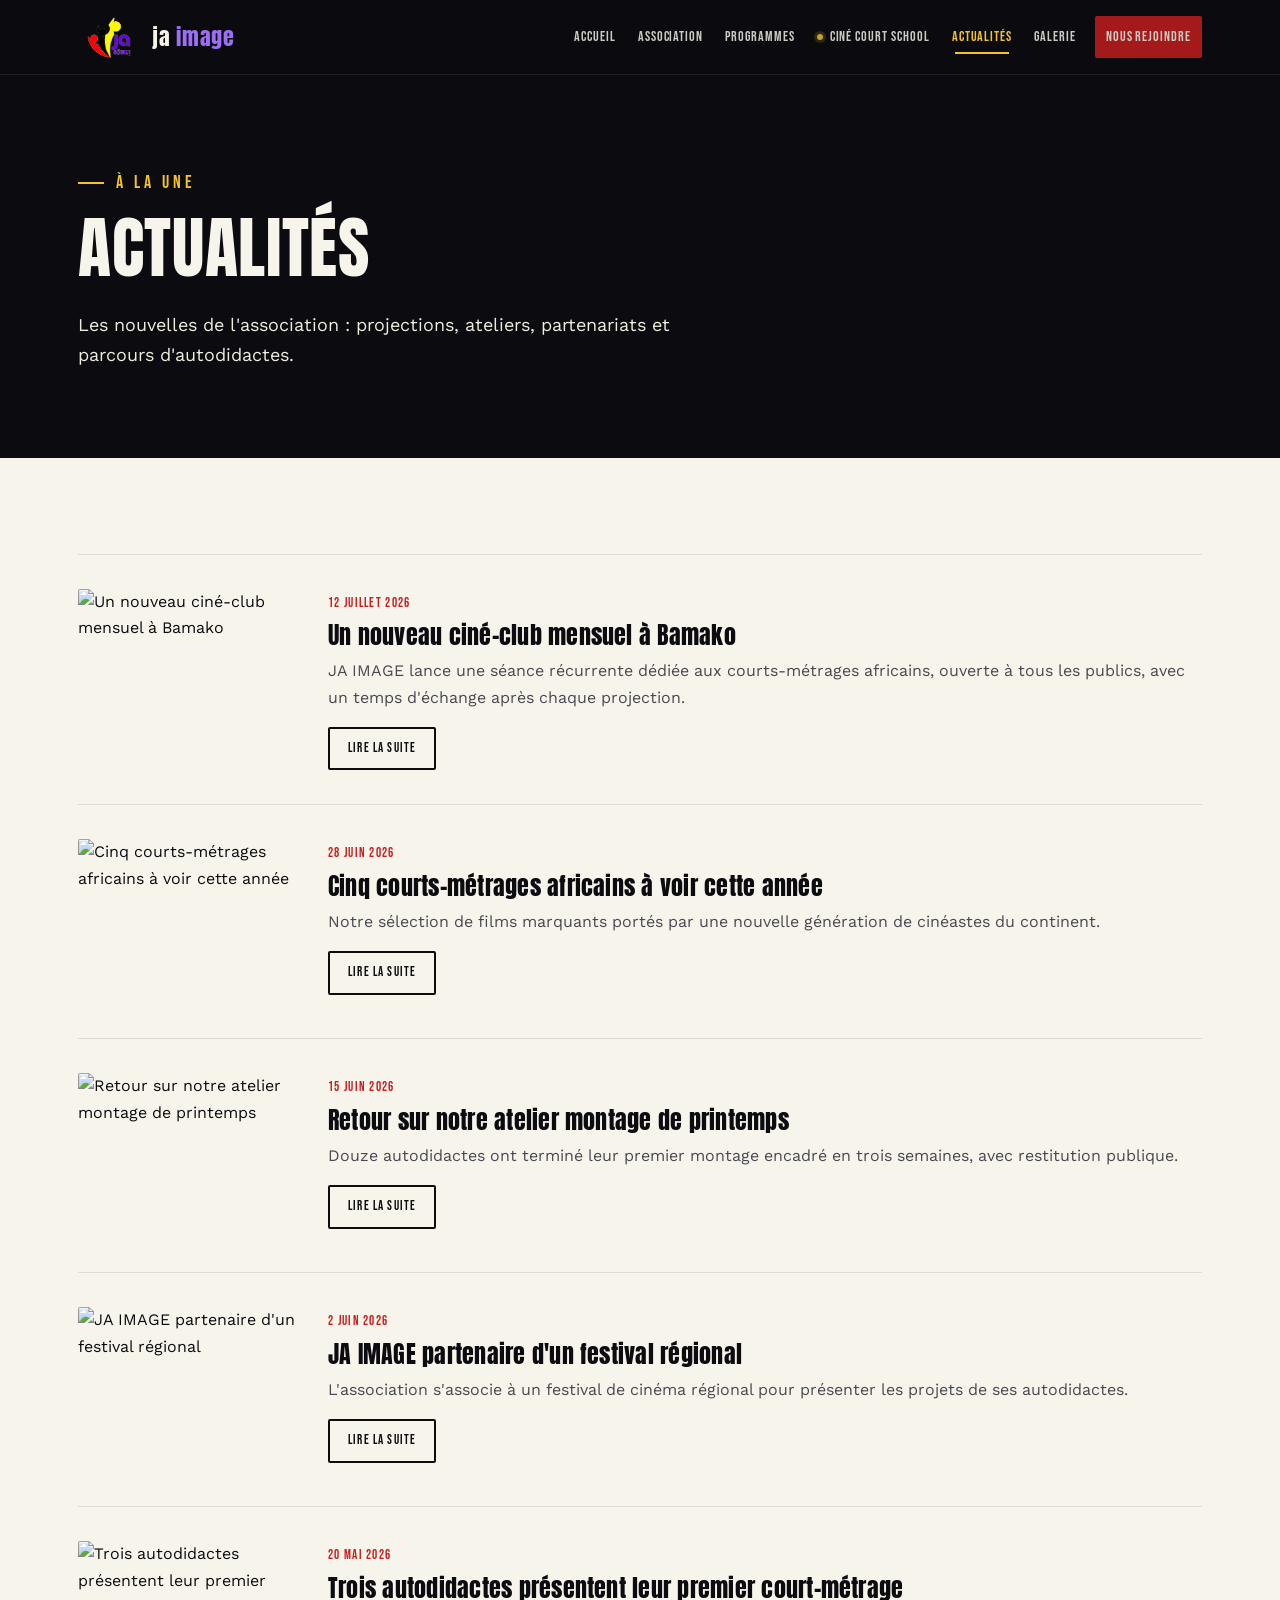
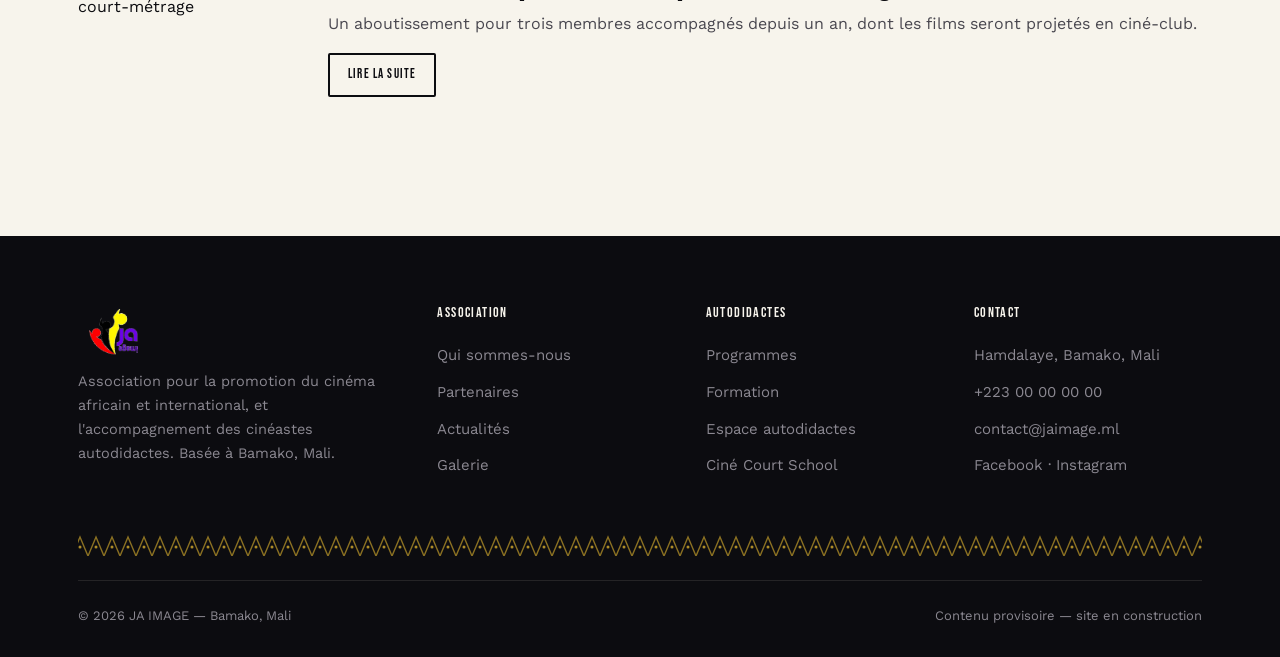
==== actualites.html @ 0bccdaf2 "Site JA IMAGE — première version (multipage, intro cinématique, Ciné Court School)" ====
<!DOCTYPE html>
<html lang="fr">
<head>
<meta charset="UTF-8">
<meta name="viewport" content="width=device-width, initial-scale=1.0">
<title>Actualités — JA IMAGE</title>
<meta name="description" content="Actualités de l'association JA IMAGE : projections, ateliers, partenariats et réussites d'autodidactes.">
<link rel="icon" href="assets/logo.png">
<link rel="preconnect" href="https://fonts.googleapis.com">
<link rel="preconnect" href="https://fonts.gstatic.com" crossorigin>
<link href="https://fonts.googleapis.com/css2?family=Anton&family=Bebas+Neue&family=Work+Sans:wght@400;500;600&display=swap" rel="stylesheet">
<link rel="stylesheet" href="css/style.css">
</head>
<body>

<header class="site-header">
  <div class="container">
    <a href="index.html" class="brand">
      <img src="assets/logo.png" alt="JA IMAGE">
      <span>ja <em>image</em></span>
    </a>
    <nav class="nav-list">
        <a href="index.html">Accueil</a>
        <a href="association.html">Association</a>
        <a href="programmes.html">Programmes</a>
        <a href="concours.html" class="flagship">Ciné Court School</a>
        <a href="actualites.html" class="active">Actualités</a>
        <a href="galerie.html">Galerie</a>
        <a href="contact.html" class="nav-cta">Nous rejoindre</a>
    </nav>
    <button class="nav-toggle" aria-label="Menu">☰</button>
  </div>
</header>

<section class="pagehero">
  <div class="container">
    <p class="eyebrow">À la une</p>
    <h1>ACTUALITÉS</h1>
    <p>Les nouvelles de l'association : projections, ateliers, partenariats et parcours d'autodidactes.</p>
  </div>
</section>

<section class="reveal">
  <div class="container">
    
    <div class="article">
      <img src="https://images.unsplash.com/photo-1517604931442-7e0c8ed2963c?w=1000&q=80&auto=format&fit=crop" alt="Un nouveau ciné-club mensuel à Bamako">
      <div>
        <span class="date">12 juillet 2026</span>
        <h3>Un nouveau ciné-club mensuel à Bamako</h3>
        <p>JA IMAGE lance une séance récurrente dédiée aux courts-métrages africains, ouverte à tous les publics, avec un temps d'échange après chaque projection.</p>
        <a href="#" class="btn btn--outline" style="padding:9px 18px;font-size:13px;">Lire la suite</a>
      </div>
    </div>

    <div class="article">
      <img src="https://images.unsplash.com/photo-1554941829-202a0b2403b8?w=1000&q=80&auto=format&fit=crop" alt="Cinq courts-métrages africains à voir cette année">
      <div>
        <span class="date">28 juin 2026</span>
        <h3>Cinq courts-métrages africains à voir cette année</h3>
        <p>Notre sélection de films marquants portés par une nouvelle génération de cinéastes du continent.</p>
        <a href="#" class="btn btn--outline" style="padding:9px 18px;font-size:13px;">Lire la suite</a>
      </div>
    </div>

    <div class="article">
      <img src="https://images.unsplash.com/photo-1485846234645-a62644f84728?w=1000&q=80&auto=format&fit=crop" alt="Retour sur notre atelier montage de printemps">
      <div>
        <span class="date">15 juin 2026</span>
        <h3>Retour sur notre atelier montage de printemps</h3>
        <p>Douze autodidactes ont terminé leur premier montage encadré en trois semaines, avec restitution publique.</p>
        <a href="#" class="btn btn--outline" style="padding:9px 18px;font-size:13px;">Lire la suite</a>
      </div>
    </div>

    <div class="article">
      <img src="https://images.unsplash.com/photo-1573497019940-1c28c88b4f3e?w=1000&q=80&auto=format&fit=crop" alt="JA IMAGE partenaire d'un festival régional">
      <div>
        <span class="date">2 juin 2026</span>
        <h3>JA IMAGE partenaire d'un festival régional</h3>
        <p>L'association s'associe à un festival de cinéma régional pour présenter les projets de ses autodidactes.</p>
        <a href="#" class="btn btn--outline" style="padding:9px 18px;font-size:13px;">Lire la suite</a>
      </div>
    </div>

    <div class="article">
      <img src="https://images.unsplash.com/photo-1531058020387-3be344556be6?w=1000&q=80&auto=format&fit=crop" alt="Trois autodidactes présentent leur premier court-métrage">
      <div>
        <span class="date">20 mai 2026</span>
        <h3>Trois autodidactes présentent leur premier court-métrage</h3>
        <p>Un aboutissement pour trois membres accompagnés depuis un an, dont les films seront projetés en ciné-club.</p>
        <a href="#" class="btn btn--outline" style="padding:9px 18px;font-size:13px;">Lire la suite</a>
      </div>
    </div>
  </div>
</section>

<footer class="site-footer">
  <div class="container">
    <div class="footer-grid">
      <div class="footer-brand">
        <img src="assets/logo.png" alt="JA IMAGE">
        <p>Association pour la promotion du cinéma africain et international, et l'accompagnement des cinéastes autodidactes. Basée à Bamako, Mali.</p>
      </div>
      <div>
        <h4>Association</h4>
        <a href="association.html">Qui sommes-nous</a>
        <a href="partenaires.html">Partenaires</a>
        <a href="actualites.html">Actualités</a>
        <a href="galerie.html">Galerie</a>
      </div>
      <div>
        <h4>Autodidactes</h4>
        <a href="programmes.html">Programmes</a>
        <a href="formation.html">Formation</a>
        <a href="ressources.html">Espace autodidactes</a>
        <a href="concours.html">Ciné Court School</a>
      </div>
      <div>
        <h4>Contact</h4>
        <a href="#">Hamdalaye, Bamako, Mali</a>
        <a href="tel:+22300000000">+223 00 00 00 00</a>
        <a href="mailto:contact@jaimage.ml">contact@jaimage.ml</a>
        <a href="#">Facebook · Instagram</a>
      </div>
    </div>
    <div class="bogolan-band" style="margin-bottom:24px;"></div>
    <div class="footer-bottom">
      <span>© <span class="year"></span> JA IMAGE — Bamako, Mali</span>
      <span>Contenu provisoire — site en construction</span>
    </div>
  </div>
</footer>
<script src="js/main.js"></script>
</body>
</html>
---- css/style.css ----
/* =========================================================
   JA IMAGE — Design System
   Palette dérivée du logo : noir salle, or projecteur,
   rouge rideau, violet créateur, écran, gris pellicule.
   ========================================================= */

:root{
  --noir-salle:      #0c0c10;
  --noir-salle-2:    #16161c;
  --or-projecteur:   #f2c230;
  --or-projecteur-2: #d9a520;
  --rouge-rideau:    #c61e1e;
  --violet-createur: #6b21d6;
  --violet-clair:    #9b6ef3;
  --ecran:           #f7f4ec;
  --ecran-doux:      #efece2;
  --gris-pellicule:  #8b8891;
  --gris-fonce:      #4a4850;

  --display: 'Anton', 'Arial Narrow', sans-serif;
  --body: 'Work Sans', 'Segoe UI', sans-serif;
  --label: 'Bebas Neue', 'Arial Narrow', sans-serif;

  --container: 1180px;
  --radius: 2px;
}

*,*::before,*::after{ box-sizing:border-box; }
html{ scroll-behavior:smooth; }
body{
  margin:0;
  background:var(--ecran);
  color:var(--noir-salle);
  font-family:var(--body);
  font-size:16px;
  line-height:1.65;
  -webkit-font-smoothing:antialiased;
  overflow-x:hidden;
}
@media (prefers-reduced-motion: reduce){
  *{ animation-duration:0.001ms !important; animation-iteration-count:1 !important; transition-duration:0.001ms !important; scroll-behavior:auto !important; }
}

img{ max-width:100%; display:block; }
a{ color:inherit; text-decoration:none; }
h1,h2,h3,h4{ font-family:var(--display); font-weight:400; letter-spacing:.01em; margin:0 0 .4em; line-height:1.05; text-transform:uppercase; }
p{ margin:0 0 1em; }
ul{ margin:0; padding:0; list-style:none; }
button{ font-family:inherit; cursor:pointer; }

::selection{ background:var(--or-projecteur); color:var(--noir-salle); }

:focus-visible{
  outline:3px solid var(--violet-clair);
  outline-offset:3px;
}

.container{ max-width:var(--container); margin:0 auto; padding:0 28px; }

.eyebrow{
  font-family:var(--label);
  font-size:15px;
  letter-spacing:.22em;
  text-transform:uppercase;
  color:var(--rouge-rideau);
  display:flex;
  align-items:center;
  gap:12px;
  margin-bottom:14px;
}
.eyebrow::before{
  content:"";
  width:26px; height:2px;
  background:var(--rouge-rideau);
  display:inline-block;
}
.section--dark .eyebrow, .section--dark .eyebrow::before{ color:var(--or-projecteur); background:var(--or-projecteur); }

/* ---------- Buttons ---------- */
.btn{
  display:inline-flex;
  align-items:center;
  gap:10px;
  font-family:var(--label);
  font-size:17px;
  letter-spacing:.09em;
  text-transform:uppercase;
  padding:14px 28px;
  border:2px solid var(--noir-salle);
  border-radius:var(--radius);
  transition:transform .25s ease, background .25s ease, color .25s ease, border-color .25s ease;
  white-space:nowrap;
}
.btn--primary{ background:var(--or-projecteur); border-color:var(--or-projecteur); color:var(--noir-salle); }
.btn--primary:hover{ transform:translateY(-2px); background:var(--or-projecteur-2); }
.btn--outline{ background:transparent; color:var(--noir-salle); }
.btn--outline:hover{ transform:translateY(-2px); background:var(--noir-salle); color:var(--ecran); }
.section--dark .btn--outline{ color:var(--ecran); border-color:var(--ecran); }
.section--dark .btn--outline:hover{ background:var(--ecran); color:var(--noir-salle); }

/* ---------- Film strip motif ---------- */
.filmstrip{
  height:14px;
  background-image:
    repeating-linear-gradient(90deg, var(--noir-salle) 0 10px, transparent 10px 24px);
  background-color:transparent;
  position:relative;
}
.filmstrip::before, .filmstrip::after{
  content:"";
  position:absolute; top:3px;
  width:8px; height:8px;
  background:var(--ecran);
  left:1px;
}
.filmstrip--band{
  height:22px;
  background:var(--noir-salle);
  position:relative;
  display:flex; align-items:center;
}
.filmstrip--band::before{
  content:"";
  position:absolute; inset:0;
  background-image:repeating-linear-gradient(90deg, var(--ecran) 0 9px, transparent 9px 26px);
  background-position:0 6px, 0 6px;
  background-size:100% 8px;
  background-repeat:repeat-x;
  opacity:.85;
}

/* ---------- Motif bogolan (frise textile malienne, réinterprétée) ---------- */
.bogolan-band{
  height:22px;
  background-color:var(--noir-salle);
  background-image:url("data:image/svg+xml,%3Csvg xmlns='http://www.w3.org/2000/svg' width='48' height='22' viewBox='0 0 48 22'%3E%3Cpath d='M0 22 L8 3 L16 22 M16 22 L24 3 L32 22 M32 22 L40 3 L48 22' fill='none' stroke='%23f2c230' stroke-width='1.4' stroke-opacity='0.55'/%3E%3Ccircle cx='8' cy='13' r='1.5' fill='%23f2c230' fill-opacity='0.7'/%3E%3Ccircle cx='24' cy='13' r='1.5' fill='%23f2c230' fill-opacity='0.7'/%3E%3Ccircle cx='40' cy='13' r='1.5' fill='%23f2c230' fill-opacity='0.7'/%3E%3C/svg%3E");
  background-repeat:repeat-x;
  background-position:center;
}

/* ---------- Nav flagship badge (Ciné Court School) ---------- */
.nav-list a.flagship{ display:flex; align-items:center; gap:7px; }
.nav-list a.flagship::before{
  content:""; width:6px; height:6px; border-radius:50%; background:var(--or-projecteur);
  box-shadow:0 0 0 3px rgba(242,194,48,.18);
}

/* ---------- Cultural credit line (small, quiet) ---------- */
.credit-line{
  font-family:var(--label); letter-spacing:.08em; font-size:13px; color:var(--gris-pellicule);
  border-left:2px solid var(--or-projecteur); padding-left:14px; margin-top:18px;
}

/* ---------- Prize / rules cards ---------- */
.rule-list{ display:flex; flex-direction:column; gap:0; }
.rule-list li{ display:flex; gap:16px; padding:16px 0; border-top:1px solid rgba(247,244,236,.1); }
.rule-list li:last-child{ border-bottom:1px solid rgba(247,244,236,.1); }
.rule-list b{ font-family:var(--label); color:var(--or-projecteur); font-size:14px; letter-spacing:.06em; min-width:150px; }
.rule-list span{ color:var(--gris-pellicule); }
.site-header{
  position:fixed; top:0; left:0; right:0; z-index:500;
  background:rgba(12,12,16,.92);
  backdrop-filter:blur(6px);
  border-bottom:1px solid rgba(247,244,236,.08);
  transition:transform .4s ease;
}
.site-header .container{
  display:flex; align-items:center; justify-content:space-between;
  height:74px;
}
.brand{ display:flex; align-items:center; gap:12px; }
.brand img{ height:44px; width:auto; }
.brand span{
  font-family:var(--display); color:var(--ecran); font-size:22px; letter-spacing:.03em;
}
.brand span em{ font-style:normal; color:var(--violet-clair); }

.nav-list{ display:flex; align-items:center; gap:0; flex-wrap:wrap; justify-content:flex-end; }
.nav-list a{
  font-family:var(--label); font-size:13.5px; letter-spacing:.07em; text-transform:uppercase;
  color:var(--ecran); opacity:.82; padding:10px 11px; position:relative;
  transition:opacity .2s ease, color .2s ease;
}
.nav-list a:hover, .nav-list a.active{ opacity:1; color:var(--or-projecteur); }
.nav-list a.active::after{
  content:""; position:absolute; left:14px; right:14px; bottom:4px; height:2px; background:var(--or-projecteur);
}
.nav-cta{
  margin-left:8px;
  background:var(--rouge-rideau); color:var(--ecran);
  font-family:var(--label); font-size:15px; letter-spacing:.09em; text-transform:uppercase;
  padding:10px 18px; border-radius:var(--radius);
  transition:background .2s ease, transform .2s ease;
}
.nav-cta:hover{ background:#a51818; transform:translateY(-1px); }

.nav-toggle{ display:none; background:none; border:0; color:var(--ecran); font-size:26px; padding:6px; }

@media (max-width:920px){
  .nav-list{
    position:fixed; top:74px; left:0; right:0; bottom:0;
    background:var(--noir-salle);
    flex-direction:column; align-items:flex-start; padding:20px 28px;
    gap:2px;
    transform:translateX(100%);
    transition:transform .35s ease;
    overflow-y:auto;
  }
  .nav-list.open{ transform:translateX(0); }
  .nav-list a{ width:100%; padding:16px 6px; border-bottom:1px solid rgba(247,244,236,.08); }
  .nav-cta{ margin:14px 0 0; display:inline-block; }
  .nav-toggle{ display:block; }
}

/* ---------- Cinematic intro ---------- */
.intro{
  position:fixed; inset:0; z-index:9999;
  background:var(--noir-salle);
  display:flex; align-items:center; justify-content:center;
  overflow:hidden;
}
.intro.hide{ animation:introOut .8s ease forwards; pointer-events:none; }
@keyframes introOut{ to{ opacity:0; visibility:hidden; } }

.intro__beam{
  position:absolute; top:-20%; left:50%;
  width:5px; height:160%;
  background:linear-gradient(180deg, rgba(242,194,48,0) 0%, rgba(242,194,48,.55) 45%, rgba(242,194,48,0) 100%);
  transform-origin:top center;
  animation:beamSweep 3.2s ease-in-out infinite;
  filter:blur(1px);
}
@keyframes beamSweep{
  0%{ transform:translateX(-50%) rotate(-38deg); opacity:.2; }
  50%{ transform:translateX(-50%) rotate(38deg); opacity:.9; }
  100%{ transform:translateX(-50%) rotate(-38deg); opacity:.2; }
}
.intro__grain{
  position:absolute; inset:0;
  background-image:radial-gradient(rgba(255,255,255,.05) 1px, transparent 1px);
  background-size:3px 3px;
  opacity:.5; mix-blend-mode:overlay;
  animation:grainShift .4s steps(3) infinite;
}
@keyframes grainShift{ 0%{transform:translate(0,0);} 33%{transform:translate(-1px,1px);} 66%{transform:translate(1px,-1px);} 100%{transform:translate(0,0);} }

.intro__content{ position:relative; z-index:2; text-align:center; color:var(--ecran); }

/* --- logo stage: 4 colour pieces fly in from off-screen and assemble --- */
.intro__stage{
  position:relative; width:min(62vw,380px); aspect-ratio:715/505; margin:0 auto 8px;
  animation:stagePunch .5s ease 2.05s forwards;
}
.intro__stage .piece{ position:absolute; inset:0; width:100%; height:100%; object-fit:contain; opacity:0; }
.piece--black{  animation:pieceInBlack  .9s  cubic-bezier(.22,1.6,.46,1) .10s forwards; }
.piece--red{    animation:pieceInRed    .95s cubic-bezier(.22,1.6,.46,1) .28s forwards; }
.piece--yellow{ animation:pieceInYellow .95s cubic-bezier(.22,1.6,.46,1) .28s forwards; }
.piece--purple{ animation:pieceInPurple .8s  cubic-bezier(.22,1.6,.46,1) .72s forwards; }

@keyframes pieceInBlack{
  0%{ opacity:0; transform:translateY(-260%) rotate(18deg) scale(.5); }
  55%{ opacity:1; }
  100%{ opacity:1; transform:translateY(0) rotate(0) scale(1); }
}
@keyframes pieceInRed{
  0%{ opacity:0; transform:translate(-210%,110%) rotate(-45deg) scale(.5); }
  55%{ opacity:1; }
  100%{ opacity:1; transform:translate(0,0) rotate(0) scale(1); }
}
@keyframes pieceInYellow{
  0%{ opacity:0; transform:translate(210%,-90%) rotate(50deg) scale(.5); }
  55%{ opacity:1; }
  100%{ opacity:1; transform:translate(0,0) rotate(0) scale(1); }
}
@keyframes pieceInPurple{
  0%{ opacity:0; transform:translateY(200%) scale(.6); }
  100%{ opacity:1; transform:translateY(0) scale(1); }
}
@keyframes stagePunch{ to{ transform:scale(1.07); filter:brightness(1.25) drop-shadow(0 10px 40px rgba(242,194,48,.35)); } }

.intro__flash{
  position:absolute; inset:-20%; border-radius:50%; pointer-events:none;
  background:radial-gradient(circle, rgba(242,194,48,.95) 0%, rgba(242,194,48,0) 68%);
  opacity:0; animation:flashPulse .7s ease 2.05s forwards;
}
@keyframes flashPulse{ 0%{opacity:0; transform:scale(.5);} 45%{opacity:.9; transform:scale(1.3);} 100%{opacity:0; transform:scale(2.3);} }

.intro__tagline{
  font-family:var(--label); letter-spacing:.26em; text-transform:uppercase; font-size:13px;
  color:var(--gris-pellicule); margin-top:8px;
  opacity:0; animation:fadeUp .6s ease 1.45s forwards;
}
.intro__bar{
  width:180px; height:2px; background:rgba(247,244,236,.15); margin:22px auto 0; position:relative; overflow:hidden;
  opacity:0; animation:fadeUp .6s ease 1.6s forwards;
}
.intro__bar::after{
  content:""; position:absolute; left:0; top:0; bottom:0; width:0%;
  background:var(--or-projecteur);
  animation:barFill 1.5s ease 1.7s forwards;
}
@keyframes barFill{ to{ width:100%; } }
@keyframes fadeUp{ from{ opacity:0; transform:translateY(14px);} to{ opacity:1; transform:translateY(0);} }

.intro__skip{
  position:absolute; bottom:28px; right:28px; z-index:3;
  font-family:var(--label); letter-spacing:.12em; text-transform:uppercase; font-size:13px;
  color:var(--gris-pellicule); background:transparent; border:1px solid rgba(247,244,236,.25);
  padding:9px 16px; border-radius:var(--radius);
  opacity:0; animation:fadeUp .7s ease 1.2s forwards;
}
.intro__skip:hover{ color:var(--ecran); border-color:var(--ecran); }

/* ---------- Hero ---------- */
.hero{
  position:relative;
  min-height:100vh;
  display:flex; align-items:flex-end;
  background:var(--noir-salle);
  color:var(--ecran);
  padding:150px 0 0;
  overflow:hidden;
}
.hero__bg{
  position:absolute; inset:0;
  background:linear-gradient(180deg, rgba(12,12,16,.35) 0%, rgba(12,12,16,.55) 55%, var(--noir-salle) 100%), var(--img) center/cover no-repeat;
}
.hero__figs{
  position:absolute; right:3%; bottom:6%; height:46%; opacity:.92;
  animation:floatY 7s ease-in-out infinite;
  filter:drop-shadow(0 20px 40px rgba(0,0,0,.5));
}
.hero__figs img{ height:100%; width:auto; }
@keyframes floatY{ 0%,100%{transform:translateY(0);} 50%{transform:translateY(-14px);} }
.hero__inner{ position:relative; z-index:2; padding-bottom:80px; }
.hero h1{
  font-size:clamp(44px,7.4vw,104px);
  max-width:15ch;
  margin-bottom:.15em;
}
.hero h1 em{ font-style:normal; color:var(--or-projecteur); }
.hero p.lead{ font-size:19px; max-width:56ch; color:var(--ecran-doux); font-weight:400; }
.hero .btn-row{ display:flex; gap:16px; margin-top:30px; flex-wrap:wrap; }
.hero .btn--outline{ color:var(--ecran); border-color:var(--ecran); }
.hero .btn--outline:hover{ background:var(--ecran); color:var(--noir-salle); }

/* generic page hero (secondary pages) */
.pagehero{
  background:var(--noir-salle); color:var(--ecran);
  padding:168px 0 70px;
  position:relative;
}
.pagehero h1{ font-size:clamp(38px,6vw,68px); max-width:18ch; }
.pagehero p{ max-width:60ch; color:var(--ecran-doux); font-size:18px; }
.pagehero .eyebrow{ color:var(--or-projecteur); }
.pagehero .eyebrow::before{ background:var(--or-projecteur); }

/* ---------- Sections ---------- */
section{ padding:96px 0; }
.section--dark{ background:var(--noir-salle); color:var(--ecran); }
.section--tinted{ background:var(--ecran-doux); }
.section-head{ max-width:640px; margin-bottom:56px; }
.section-head h2{ font-size:clamp(30px,4.2vw,52px); }
.section-head p{ color:var(--gris-fonce); font-size:18px; }
.section--dark .section-head p{ color:var(--gris-pellicule); }

/* ---------- Grids / cards ---------- */
.grid{ display:grid; gap:32px; }
.grid--2{ grid-template-columns:repeat(2,1fr); }
.grid--3{ grid-template-columns:repeat(3,1fr); }
.grid--4{ grid-template-columns:repeat(4,1fr); }
@media (max-width:920px){ .grid--2,.grid--3,.grid--4{ grid-template-columns:1fr; } }

.card{
  background:var(--ecran); border:1px solid rgba(12,12,16,.09);
  padding:34px 30px; border-radius:var(--radius);
  transition:transform .3s ease, box-shadow .3s ease, border-color .3s ease;
}
.card:hover{ transform:translateY(-5px); box-shadow:0 18px 40px rgba(12,12,16,.12); border-color:transparent; }
.card .num{ font-family:var(--label); font-size:15px; letter-spacing:.15em; color:var(--rouge-rideau); }
.card h3{ font-size:23px; margin-top:10px; }
.card p{ color:var(--gris-fonce); margin-bottom:0; font-size:15.5px; }

.section--dark .card{ background:var(--noir-salle-2); border-color:rgba(247,244,236,.08); }
.section--dark .card p{ color:var(--gris-pellicule); }
.section--dark .card .num{ color:var(--or-projecteur); }

.imgcard{ position:relative; overflow:hidden; border-radius:var(--radius); aspect-ratio:4/5; }
.imgcard img{ width:100%; height:100%; object-fit:cover; transition:transform .5s ease; }
.imgcard:hover img{ transform:scale(1.06); }
.imgcard__label{
  position:absolute; left:0; right:0; bottom:0; padding:20px;
  background:linear-gradient(0deg, rgba(12,12,16,.88), transparent);
  color:var(--ecran);
}
.imgcard__label .tag{ font-family:var(--label); letter-spacing:.12em; font-size:12px; color:var(--or-projecteur); text-transform:uppercase; }
.imgcard__label h3{ font-size:20px; margin:4px 0 0; }

/* stats */
.stats{ display:grid; grid-template-columns:repeat(4,1fr); gap:28px; text-align:center; }
@media (max-width:760px){ .stats{ grid-template-columns:repeat(2,1fr); } }
.stat b{ display:block; font-family:var(--display); font-size:clamp(32px,4.5vw,54px); color:var(--or-projecteur); }
.stat span{ font-family:var(--label); letter-spacing:.1em; font-size:13px; text-transform:uppercase; color:var(--gris-pellicule); }

/* quote / manifesto */
.manifesto{
  font-family:var(--display); text-transform:none; font-weight:400;
  font-size:clamp(24px,3.4vw,42px); line-height:1.3; max-width:22ch;
}
.manifesto .accent{ color:var(--rouge-rideau); }
.section--dark .manifesto .accent{ color:var(--or-projecteur); }

/* team */
.member{ text-align:left; }
.member .photo{ aspect-ratio:1/1; border-radius:var(--radius); overflow:hidden; margin-bottom:16px; }
.member .photo img{ width:100%; height:100%; object-fit:cover; filter:grayscale(.15); }
.member h3{ font-size:19px; margin-bottom:2px; }
.member .role{ font-family:var(--label); letter-spacing:.09em; font-size:13px; color:var(--rouge-rideau); text-transform:uppercase; }

/* timeline / programme steps */
.steps{ display:flex; flex-direction:column; }
.step{
  display:grid; grid-template-columns:90px 1fr; gap:24px;
  padding:30px 0; border-top:1px solid rgba(12,12,16,.1);
}
.section--dark .step{ border-color:rgba(247,244,236,.1); }
.step:last-child{ border-bottom:1px solid rgba(12,12,16,.1); }
.section--dark .step:last-child{ border-color:rgba(247,244,236,.1); }
.step .n{ font-family:var(--display); font-size:34px; color:var(--gris-pellicule); }
.step h3{ font-size:22px; margin-bottom:8px; }
.step p{ color:var(--gris-fonce); margin:0; }
.section--dark .step p{ color:var(--gris-pellicule); }
@media (max-width:600px){ .step{ grid-template-columns:1fr; gap:6px; } }

/* forms */
.form-panel{
  background:var(--noir-salle-2); border:1px solid rgba(247,244,236,.08);
  padding:44px; border-radius:var(--radius);
}
.field{ margin-bottom:20px; }
.field label{
  display:block; font-family:var(--label); letter-spacing:.08em; font-size:13px; text-transform:uppercase;
  margin-bottom:8px; color:var(--gris-pellicule);
}
.field input, .field select, .field textarea{
  width:100%; padding:13px 15px; background:var(--noir-salle); border:1px solid rgba(247,244,236,.18);
  color:var(--ecran); border-radius:var(--radius); font-family:var(--body); font-size:15px;
}
.field textarea{ min-height:120px; resize:vertical; }
.field input:focus, .field select:focus, .field textarea:focus{ border-color:var(--or-projecteur); outline:none; }
.form-row{ display:grid; grid-template-columns:1fr 1fr; gap:20px; }
@media (max-width:600px){ .form-row{ grid-template-columns:1fr; } }

/* article / news list */
.article{ border-top:1px solid rgba(12,12,16,.1); padding:34px 0; display:grid; grid-template-columns:220px 1fr; gap:30px; }
.article img{ border-radius:var(--radius); aspect-ratio:4/3; object-fit:cover; }
.article .date{ font-family:var(--label); font-size:13px; letter-spacing:.1em; color:var(--rouge-rideau); text-transform:uppercase; }
.article h3{ font-size:24px; margin:8px 0 10px; text-transform:none; }
.article p{ color:var(--gris-fonce); }
@media (max-width:700px){ .article{ grid-template-columns:1fr; } }

/* partners */
.partners-grid{ display:grid; grid-template-columns:repeat(4,1fr); gap:24px; }
@media (max-width:760px){ .partners-grid{ grid-template-columns:repeat(2,1fr); } }
.partner-card{
  display:flex; align-items:center; justify-content:center; text-align:center;
  height:140px; border:1px solid rgba(12,12,16,.1); border-radius:var(--radius);
  font-family:var(--label); letter-spacing:.06em; color:var(--gris-fonce); padding:20px;
}

/* CTA band */
.cta-band{
  background:linear-gradient(120deg, var(--rouge-rideau), #8f1717);
  color:var(--ecran); text-align:center; padding:90px 0;
}
.cta-band h2{ font-size:clamp(30px,4.6vw,54px); max-width:16ch; margin:0 auto 18px; }
.cta-band .btn--primary{ border-color:var(--ecran); }

/* Footer */
.site-footer{ background:var(--noir-salle); color:var(--gris-pellicule); padding:70px 0 30px; }
.footer-grid{ display:grid; grid-template-columns:1.4fr 1fr 1fr 1fr; gap:40px; margin-bottom:50px; }
@media (max-width:820px){ .footer-grid{ grid-template-columns:1fr 1fr; } }
.footer-grid h4{
  font-family:var(--label); text-transform:uppercase; letter-spacing:.1em; font-size:14px; color:var(--ecran); margin-bottom:16px;
}
.footer-grid a{ display:block; padding:6px 0; color:var(--gris-pellicule); transition:color .2s ease; font-size:15px; }
.footer-grid a:hover{ color:var(--or-projecteur); }
.footer-brand img{ height:50px; margin-bottom:14px; }
.footer-brand p{ font-size:14.5px; max-width:34ch; }
.footer-bottom{
  border-top:1px solid rgba(247,244,236,.1); padding-top:24px;
  display:flex; justify-content:space-between; flex-wrap:wrap; gap:12px; font-size:13px;
}

/* reveal on scroll */
.reveal{ opacity:0; transform:translateY(24px); transition:opacity .7s ease, transform .7s ease; }
.reveal.in{ opacity:1; transform:translateY(0); }

/* misc */
.tag-row{ display:flex; gap:10px; flex-wrap:wrap; margin-bottom:20px; }
.tag{
  font-family:var(--label); font-size:12.5px; letter-spacing:.08em; text-transform:uppercase;
  border:1px solid rgba(12,12,16,.2); padding:6px 12px; border-radius:20px; color:var(--gris-fonce);
}
.section--dark .tag{ border-color:rgba(247,244,236,.2); color:var(--gris-pellicule); }

.two-col{ display:grid; grid-template-columns:1fr 1fr; gap:60px; align-items:center; }
@media (max-width:900px){ .two-col{ grid-template-columns:1fr; gap:36px; } }
.two-col img{ border-radius:var(--radius); }
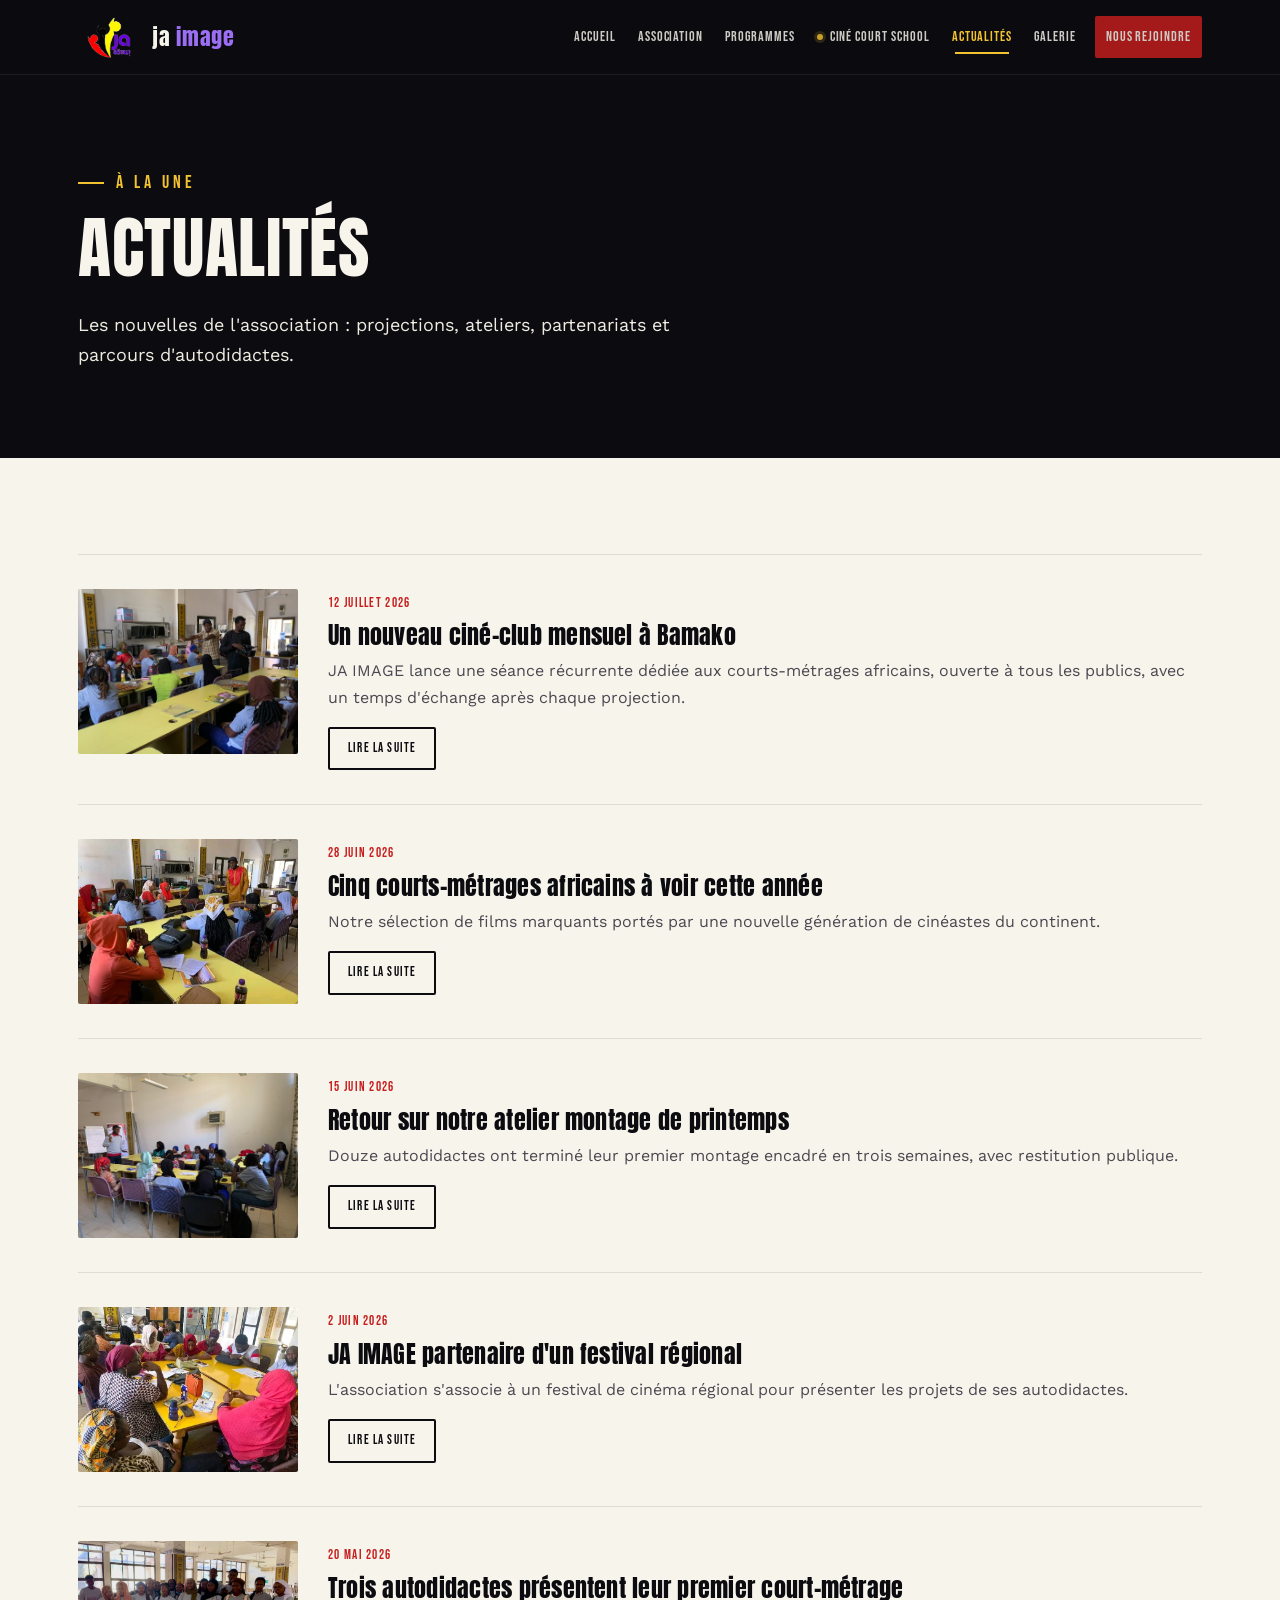
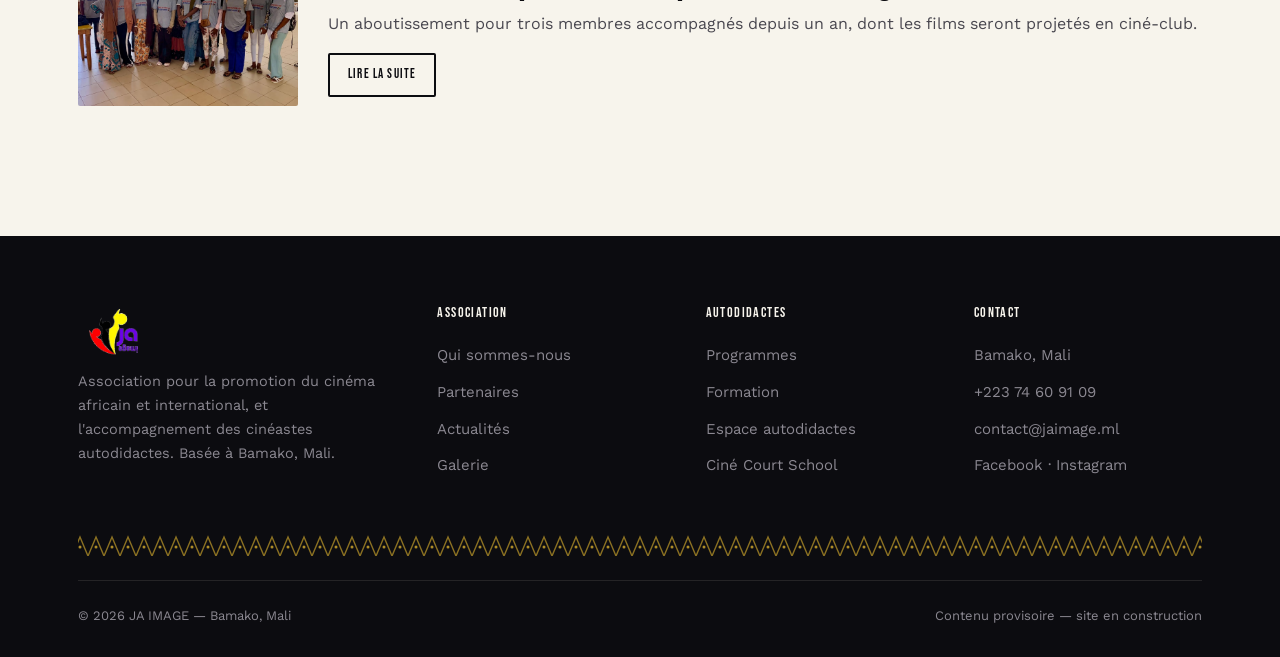
==== commit 3d764080: "Refonte : intro cinématique ralentie, accueil style Webflow (marquee, compteurs, header sticky, Ken " ====
--- a/actualites.html
+++ b/actualites.html
@@ -44,7 +44,7 @@
   <div class="container">
     
     <div class="article">
-      <img src="https://images.unsplash.com/photo-1517604931442-7e0c8ed2963c?w=1000&q=80&auto=format&fit=crop" alt="Un nouveau ciné-club mensuel à Bamako">
+      <img src="assets/photos/classroom_camop.jpg" alt="Un nouveau ciné-club mensuel à Bamako">
       <div>
         <span class="date">12 juillet 2026</span>
         <h3>Un nouveau ciné-club mensuel à Bamako</h3>
@@ -54,7 +54,7 @@
     </div>
 
     <div class="article">
-      <img src="https://images.unsplash.com/photo-1554941829-202a0b2403b8?w=1000&q=80&auto=format&fit=crop" alt="Cinq courts-métrages africains à voir cette année">
+      <img src="assets/photos/classroom_boubou2.jpg" alt="Cinq courts-métrages africains à voir cette année">
       <div>
         <span class="date">28 juin 2026</span>
         <h3>Cinq courts-métrages africains à voir cette année</h3>
@@ -64,7 +64,7 @@
     </div>
 
     <div class="article">
-      <img src="https://images.unsplash.com/photo-1485846234645-a62644f84728?w=1000&q=80&auto=format&fit=crop" alt="Retour sur notre atelier montage de printemps">
+      <img src="assets/photos/classroom_flipchart.jpg" alt="Retour sur notre atelier montage de printemps">
       <div>
         <span class="date">15 juin 2026</span>
         <h3>Retour sur notre atelier montage de printemps</h3>
@@ -74,7 +74,7 @@
     </div>
 
     <div class="article">
-      <img src="https://images.unsplash.com/photo-1573497019940-1c28c88b4f3e?w=1000&q=80&auto=format&fit=crop" alt="JA IMAGE partenaire d'un festival régional">
+      <img src="assets/photos/adults_table.jpg" alt="JA IMAGE partenaire d'un festival régional">
       <div>
         <span class="date">2 juin 2026</span>
         <h3>JA IMAGE partenaire d'un festival régional</h3>
@@ -84,7 +84,7 @@
     </div>
 
     <div class="article">
-      <img src="https://images.unsplash.com/photo-1531058020387-3be344556be6?w=1000&q=80&auto=format&fit=crop" alt="Trois autodidactes présentent leur premier court-métrage">
+      <img src="assets/photos/group_library.jpg" alt="Trois autodidactes présentent leur premier court-métrage">
       <div>
         <span class="date">20 mai 2026</span>
         <h3>Trois autodidactes présentent leur premier court-métrage</h3>
@@ -118,8 +118,8 @@
       </div>
       <div>
         <h4>Contact</h4>
-        <a href="#">Hamdalaye, Bamako, Mali</a>
-        <a href="tel:+22300000000">+223 00 00 00 00</a>
+        <a href="#">Bamako, Mali</a>
+        <a href="tel:+22374609109">+223 74 60 91 09</a>
         <a href="mailto:contact@jaimage.ml">contact@jaimage.ml</a>
         <a href="#">Facebook · Instagram</a>
       </div>
--- a/css/style.css
+++ b/css/style.css
@@ -129,7 +129,22 @@
   opacity:.85;
 }
 
-/* ---------- Motif bogolan (frise textile malienne, réinterprétée) ---------- */
+/* ---------- Marquee ---------- */
+.marquee{
+  background:var(--or-projecteur); color:var(--noir-salle);
+  overflow:hidden; white-space:nowrap; padding:14px 0;
+}
+.marquee__track{
+  display:inline-flex; align-items:center; gap:0;
+  animation:marqueeScroll 26s linear infinite;
+  will-change:transform;
+}
+.marquee__track span{
+  font-family:var(--label); font-size:16px; letter-spacing:.1em; text-transform:uppercase;
+  padding:0 22px; display:inline-flex; align-items:center; gap:22px;
+}
+@keyframes marqueeScroll{ from{ transform:translateX(0); } to{ transform:translateX(-50%); } }
+@media (prefers-reduced-motion: reduce){ .marquee__track{ animation:none; } }
 .bogolan-band{
   height:22px;
   background-color:var(--noir-salle);
@@ -151,7 +166,14 @@
   border-left:2px solid var(--or-projecteur); padding-left:14px; margin-top:18px;
 }
 
-/* ---------- Prize / rules cards ---------- */
+/* ---------- Badge logo Ciné Court School (logo réel de l'asso) ---------- */
+.ccs-badge{
+  display:inline-flex; align-items:center; justify-content:center;
+  background:var(--ecran); border-radius:12px;
+  padding:18px; box-shadow:0 20px 50px rgba(0,0,0,.35);
+  width:168px; height:168px; flex-shrink:0;
+}
+.ccs-badge img{ width:100%; height:100%; object-fit:contain; }
 .rule-list{ display:flex; flex-direction:column; gap:0; }
 .rule-list li{ display:flex; gap:16px; padding:16px 0; border-top:1px solid rgba(247,244,236,.1); }
 .rule-list li:last-child{ border-bottom:1px solid rgba(247,244,236,.1); }
@@ -162,14 +184,21 @@
   background:rgba(12,12,16,.92);
   backdrop-filter:blur(6px);
   border-bottom:1px solid rgba(247,244,236,.08);
-  transition:transform .4s ease;
-}
+  transition:all .35s ease;
+}
+.site-header.scrolled{
+  background:rgba(9,9,12,.97);
+  box-shadow:0 8px 30px rgba(0,0,0,.35);
+}
+.site-header.scrolled .container{ height:60px; }
+.site-header.scrolled .brand img{ height:34px; }
 .site-header .container{
   display:flex; align-items:center; justify-content:space-between;
   height:74px;
+  transition:height .35s ease;
 }
 .brand{ display:flex; align-items:center; gap:12px; }
-.brand img{ height:44px; width:auto; }
+.brand img{ height:44px; width:auto; transition:height .35s ease; }
 .brand span{
   font-family:var(--display); color:var(--ecran); font-size:22px; letter-spacing:.03em;
 }
@@ -227,13 +256,13 @@
   width:5px; height:160%;
   background:linear-gradient(180deg, rgba(242,194,48,0) 0%, rgba(242,194,48,.55) 45%, rgba(242,194,48,0) 100%);
   transform-origin:top center;
-  animation:beamSweep 3.2s ease-in-out infinite;
+  animation:beamSweep 5.5s ease-in-out infinite;
   filter:blur(1px);
 }
 @keyframes beamSweep{
-  0%{ transform:translateX(-50%) rotate(-38deg); opacity:.2; }
-  50%{ transform:translateX(-50%) rotate(38deg); opacity:.9; }
-  100%{ transform:translateX(-50%) rotate(-38deg); opacity:.2; }
+  0%{ transform:translateX(-50%) rotate(-38deg); opacity:.15; }
+  50%{ transform:translateX(-50%) rotate(38deg); opacity:.85; }
+  100%{ transform:translateX(-50%) rotate(-38deg); opacity:.15; }
 }
 .intro__grain{
   position:absolute; inset:0;
@@ -244,60 +273,74 @@
 }
 @keyframes grainShift{ 0%{transform:translate(0,0);} 33%{transform:translate(-1px,1px);} 66%{transform:translate(1px,-1px);} 100%{transform:translate(0,0);} }
 
+.intro__flicker{
+  position:absolute; inset:0; background:var(--noir-salle); z-index:5;
+  animation:projectorFlicker 1.4s steps(1) forwards;
+}
+@keyframes projectorFlicker{
+  0%{ opacity:1; } 8%{ opacity:.15; } 14%{ opacity:1; } 20%{ opacity:.05; }
+  28%{ opacity:.9; } 38%{ opacity:.2; } 50%{ opacity:1; } 100%{ opacity:0; visibility:hidden; }
+}
+
 .intro__content{ position:relative; z-index:2; text-align:center; color:var(--ecran); }
 
 /* --- logo stage: 4 colour pieces fly in from off-screen and assemble --- */
 .intro__stage{
   position:relative; width:min(62vw,380px); aspect-ratio:715/505; margin:0 auto 8px;
-  animation:stagePunch .5s ease 2.05s forwards;
+  animation:stageBreathe 2.4s ease-in-out 3.5s infinite;
 }
 .intro__stage .piece{ position:absolute; inset:0; width:100%; height:100%; object-fit:contain; opacity:0; }
-.piece--black{  animation:pieceInBlack  .9s  cubic-bezier(.22,1.6,.46,1) .10s forwards; }
-.piece--red{    animation:pieceInRed    .95s cubic-bezier(.22,1.6,.46,1) .28s forwards; }
-.piece--yellow{ animation:pieceInYellow .95s cubic-bezier(.22,1.6,.46,1) .28s forwards; }
-.piece--purple{ animation:pieceInPurple .8s  cubic-bezier(.22,1.6,.46,1) .72s forwards; }
+.piece--black{  animation:pieceInBlack  1.15s cubic-bezier(.19,1.3,.32,1) .5s  forwards; }
+.piece--red{    animation:pieceInRed    1.25s cubic-bezier(.19,1.3,.32,1) .85s forwards; }
+.piece--yellow{ animation:pieceInYellow 1.25s cubic-bezier(.19,1.3,.32,1) .85s forwards; }
+.piece--purple{ animation:pieceInPurple 1.05s cubic-bezier(.19,1.3,.32,1) 2.05s forwards; }
 
 @keyframes pieceInBlack{
   0%{ opacity:0; transform:translateY(-260%) rotate(18deg) scale(.5); }
-  55%{ opacity:1; }
+  60%{ opacity:1; }
   100%{ opacity:1; transform:translateY(0) rotate(0) scale(1); }
 }
 @keyframes pieceInRed{
   0%{ opacity:0; transform:translate(-210%,110%) rotate(-45deg) scale(.5); }
-  55%{ opacity:1; }
+  60%{ opacity:1; }
   100%{ opacity:1; transform:translate(0,0) rotate(0) scale(1); }
 }
 @keyframes pieceInYellow{
   0%{ opacity:0; transform:translate(210%,-90%) rotate(50deg) scale(.5); }
-  55%{ opacity:1; }
+  60%{ opacity:1; }
   100%{ opacity:1; transform:translate(0,0) rotate(0) scale(1); }
 }
 @keyframes pieceInPurple{
   0%{ opacity:0; transform:translateY(200%) scale(.6); }
   100%{ opacity:1; transform:translateY(0) scale(1); }
 }
+@keyframes stageBreathe{
+  0%,100%{ filter:drop-shadow(0 0 0 rgba(242,194,48,0)); }
+  50%{ filter:drop-shadow(0 0 34px rgba(242,194,48,.45)); }
+}
+.intro__stage.punch{ animation:stagePunch .55s ease forwards; }
 @keyframes stagePunch{ to{ transform:scale(1.07); filter:brightness(1.25) drop-shadow(0 10px 40px rgba(242,194,48,.35)); } }
 
 .intro__flash{
   position:absolute; inset:-20%; border-radius:50%; pointer-events:none;
   background:radial-gradient(circle, rgba(242,194,48,.95) 0%, rgba(242,194,48,0) 68%);
-  opacity:0; animation:flashPulse .7s ease 2.05s forwards;
+  opacity:0; animation:flashPulse .75s ease 5.55s forwards;
 }
 @keyframes flashPulse{ 0%{opacity:0; transform:scale(.5);} 45%{opacity:.9; transform:scale(1.3);} 100%{opacity:0; transform:scale(2.3);} }
 
 .intro__tagline{
   font-family:var(--label); letter-spacing:.26em; text-transform:uppercase; font-size:13px;
   color:var(--gris-pellicule); margin-top:8px;
-  opacity:0; animation:fadeUp .6s ease 1.45s forwards;
+  opacity:0; animation:fadeUp .7s ease 3.45s forwards;
 }
 .intro__bar{
   width:180px; height:2px; background:rgba(247,244,236,.15); margin:22px auto 0; position:relative; overflow:hidden;
-  opacity:0; animation:fadeUp .6s ease 1.6s forwards;
+  opacity:0; animation:fadeUp .6s ease 3.7s forwards;
 }
 .intro__bar::after{
   content:""; position:absolute; left:0; top:0; bottom:0; width:0%;
   background:var(--or-projecteur);
-  animation:barFill 1.5s ease 1.7s forwards;
+  animation:barFill 1.7s ease 3.85s forwards;
 }
 @keyframes barFill{ to{ width:100%; } }
 @keyframes fadeUp{ from{ opacity:0; transform:translateY(14px);} to{ opacity:1; transform:translateY(0);} }
@@ -323,8 +366,9 @@
 }
 .hero__bg{
   position:absolute; inset:0;
-  background:linear-gradient(180deg, rgba(12,12,16,.35) 0%, rgba(12,12,16,.55) 55%, var(--noir-salle) 100%), var(--img) center/cover no-repeat;
-}
+  animation:kenBurns 22s ease-in-out infinite alternate;
+}
+@keyframes kenBurns{ from{ transform:scale(1); } to{ transform:scale(1.09); } }
 .hero__figs{
   position:absolute; right:3%; bottom:6%; height:46%; opacity:.92;
   animation:floatY 7s ease-in-out infinite;
@@ -493,7 +537,7 @@
 }
 
 /* reveal on scroll */
-.reveal{ opacity:0; transform:translateY(24px); transition:opacity .7s ease, transform .7s ease; }
+.reveal{ opacity:0; transform:translateY(28px); transition:opacity .8s cubic-bezier(.16,.8,.24,1), transform .8s cubic-bezier(.16,.8,.24,1); }
 .reveal.in{ opacity:1; transform:translateY(0); }
 
 /* misc */
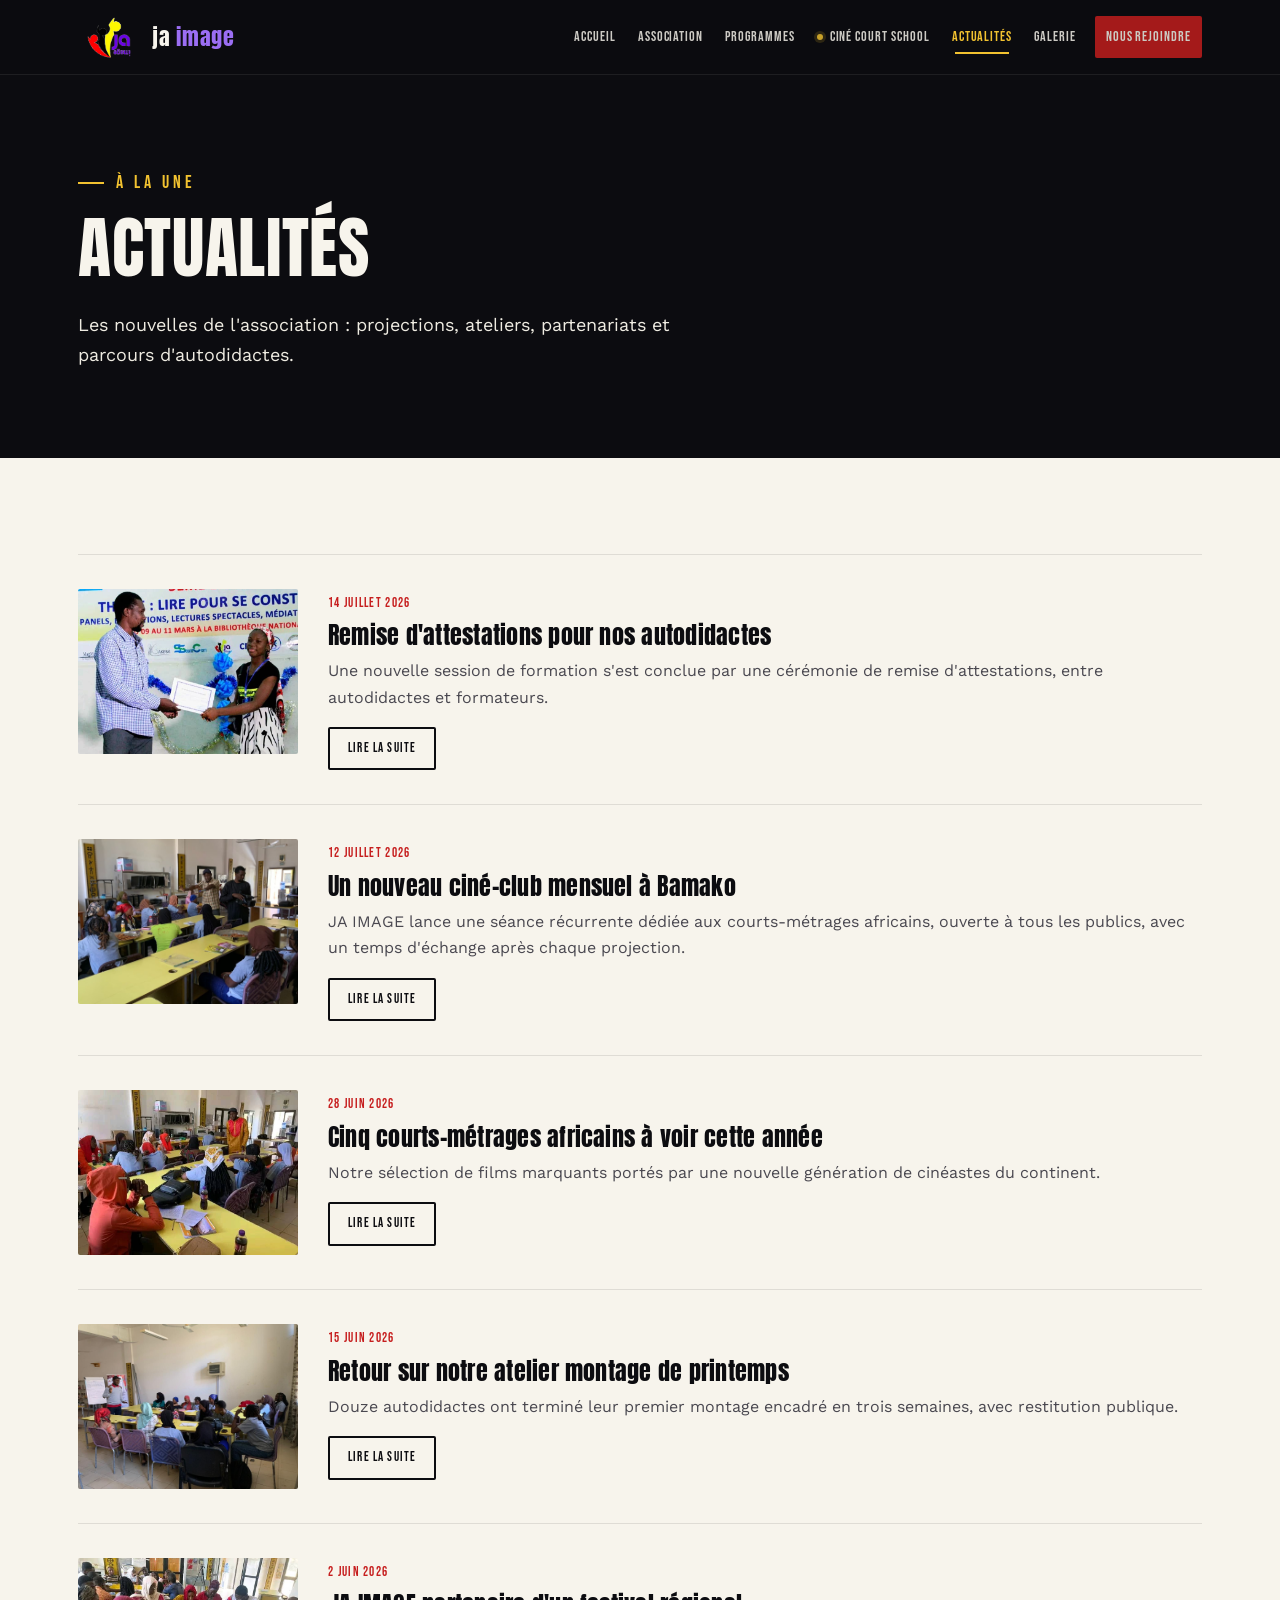
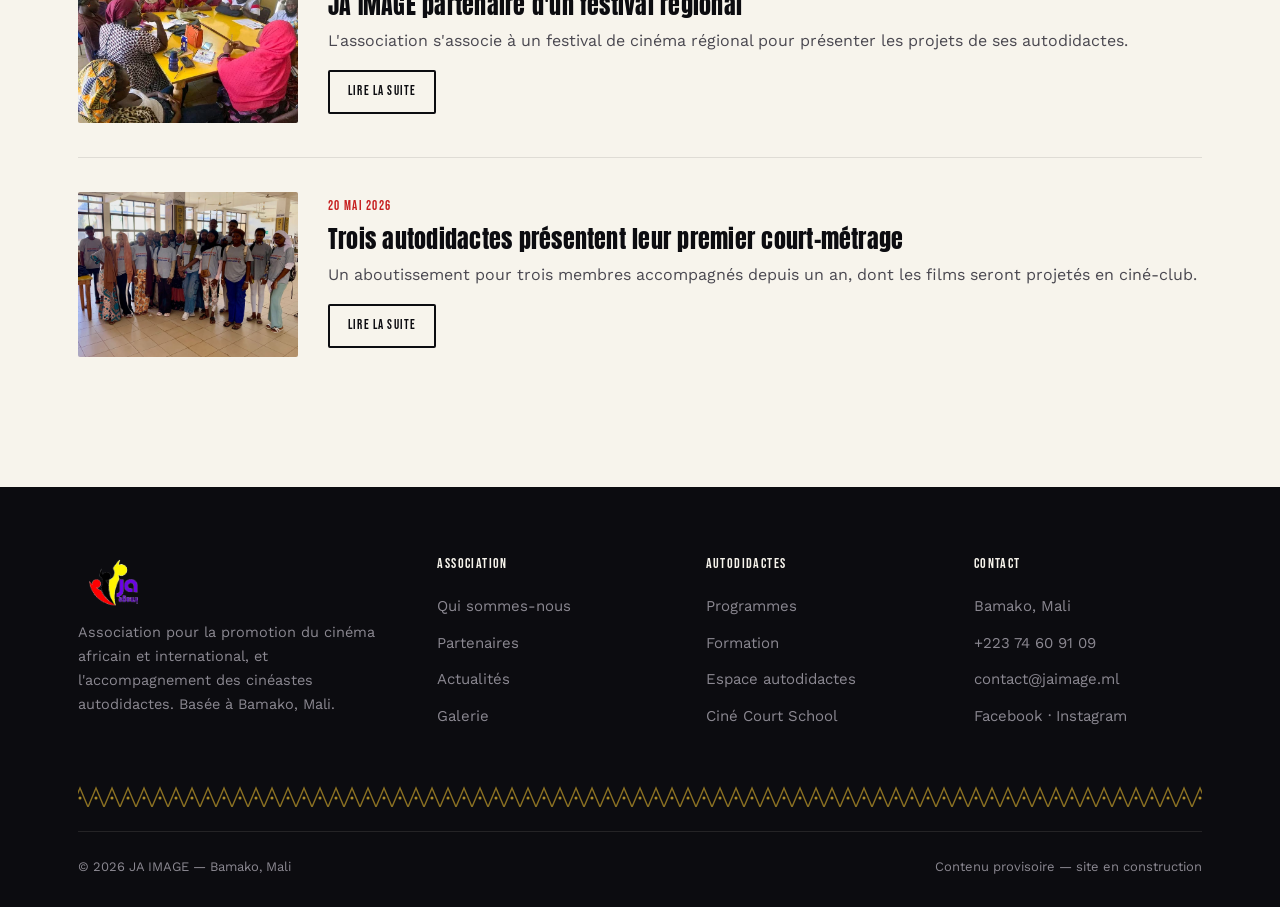
==== commit 10c33a51: "Ajout photos formation/attestations, galerie enrichie, responsive tablette/mobile (grilles 2 colonne" ====
--- a/actualites.html
+++ b/actualites.html
@@ -43,6 +43,16 @@
 <section class="reveal">
   <div class="container">
     
+    <div class="article">
+      <img src="assets/photos/certificate_ceremony.jpg" alt="Remise d'attestations pour nos autodidactes">
+      <div>
+        <span class="date">14 juillet 2026</span>
+        <h3>Remise d'attestations pour nos autodidactes</h3>
+        <p>Une nouvelle session de formation s'est conclue par une cérémonie de remise d'attestations, entre autodidactes et formateurs.</p>
+        <a href="#" class="btn btn--outline" style="padding:9px 18px;font-size:13px;">Lire la suite</a>
+      </div>
+    </div>
+
     <div class="article">
       <img src="assets/photos/classroom_camop.jpg" alt="Un nouveau ciné-club mensuel à Bamako">
       <div>
--- a/css/style.css
+++ b/css/style.css
@@ -26,7 +26,7 @@
 }
 
 *,*::before,*::after{ box-sizing:border-box; }
-html{ scroll-behavior:smooth; }
+html{ scroll-behavior:smooth; overflow-x:hidden; }
 body{
   margin:0;
   background:var(--ecran);
@@ -179,6 +179,10 @@
 .rule-list li:last-child{ border-bottom:1px solid rgba(247,244,236,.1); }
 .rule-list b{ font-family:var(--label); color:var(--or-projecteur); font-size:14px; letter-spacing:.06em; min-width:150px; }
 .rule-list span{ color:var(--gris-pellicule); }
+@media (max-width:560px){
+  .rule-list li{ flex-direction:column; gap:6px; }
+  .rule-list b{ min-width:0; }
+}
 .site-header{
   position:fixed; top:0; left:0; right:0; z-index:500;
   background:rgba(12,12,16,.92);
@@ -387,6 +391,13 @@
 .hero .btn-row{ display:flex; gap:16px; margin-top:30px; flex-wrap:wrap; }
 .hero .btn--outline{ color:var(--ecran); border-color:var(--ecran); }
 .hero .btn--outline:hover{ background:var(--ecran); color:var(--noir-salle); }
+@media (max-width:700px){
+  .hero{ padding-top:120px; min-height:auto; }
+  .hero__inner{ padding-bottom:56px; }
+  .hero__figs{ display:none; }
+  section{ padding:64px 0; }
+  .pagehero{ padding:132px 0 46px; }
+}
 
 /* generic page hero (secondary pages) */
 .pagehero{
@@ -413,7 +424,12 @@
 .grid--2{ grid-template-columns:repeat(2,1fr); }
 .grid--3{ grid-template-columns:repeat(3,1fr); }
 .grid--4{ grid-template-columns:repeat(4,1fr); }
-@media (max-width:920px){ .grid--2,.grid--3,.grid--4{ grid-template-columns:1fr; } }
+@media (max-width:1024px) and (min-width:701px){
+  .grid--3, .grid--4{ grid-template-columns:repeat(2,1fr); }
+}
+@media (max-width:700px){
+  .grid--2,.grid--3,.grid--4{ grid-template-columns:1fr; gap:22px; }
+}
 
 .card{
   background:var(--ecran); border:1px solid rgba(12,12,16,.09);
@@ -505,6 +521,7 @@
 
 /* partners */
 .partners-grid{ display:grid; grid-template-columns:repeat(4,1fr); gap:24px; }
+@media (max-width:1024px) and (min-width:761px){ .partners-grid{ grid-template-columns:repeat(3,1fr); } }
 @media (max-width:760px){ .partners-grid{ grid-template-columns:repeat(2,1fr); } }
 .partner-card{
   display:flex; align-items:center; justify-content:center; text-align:center;
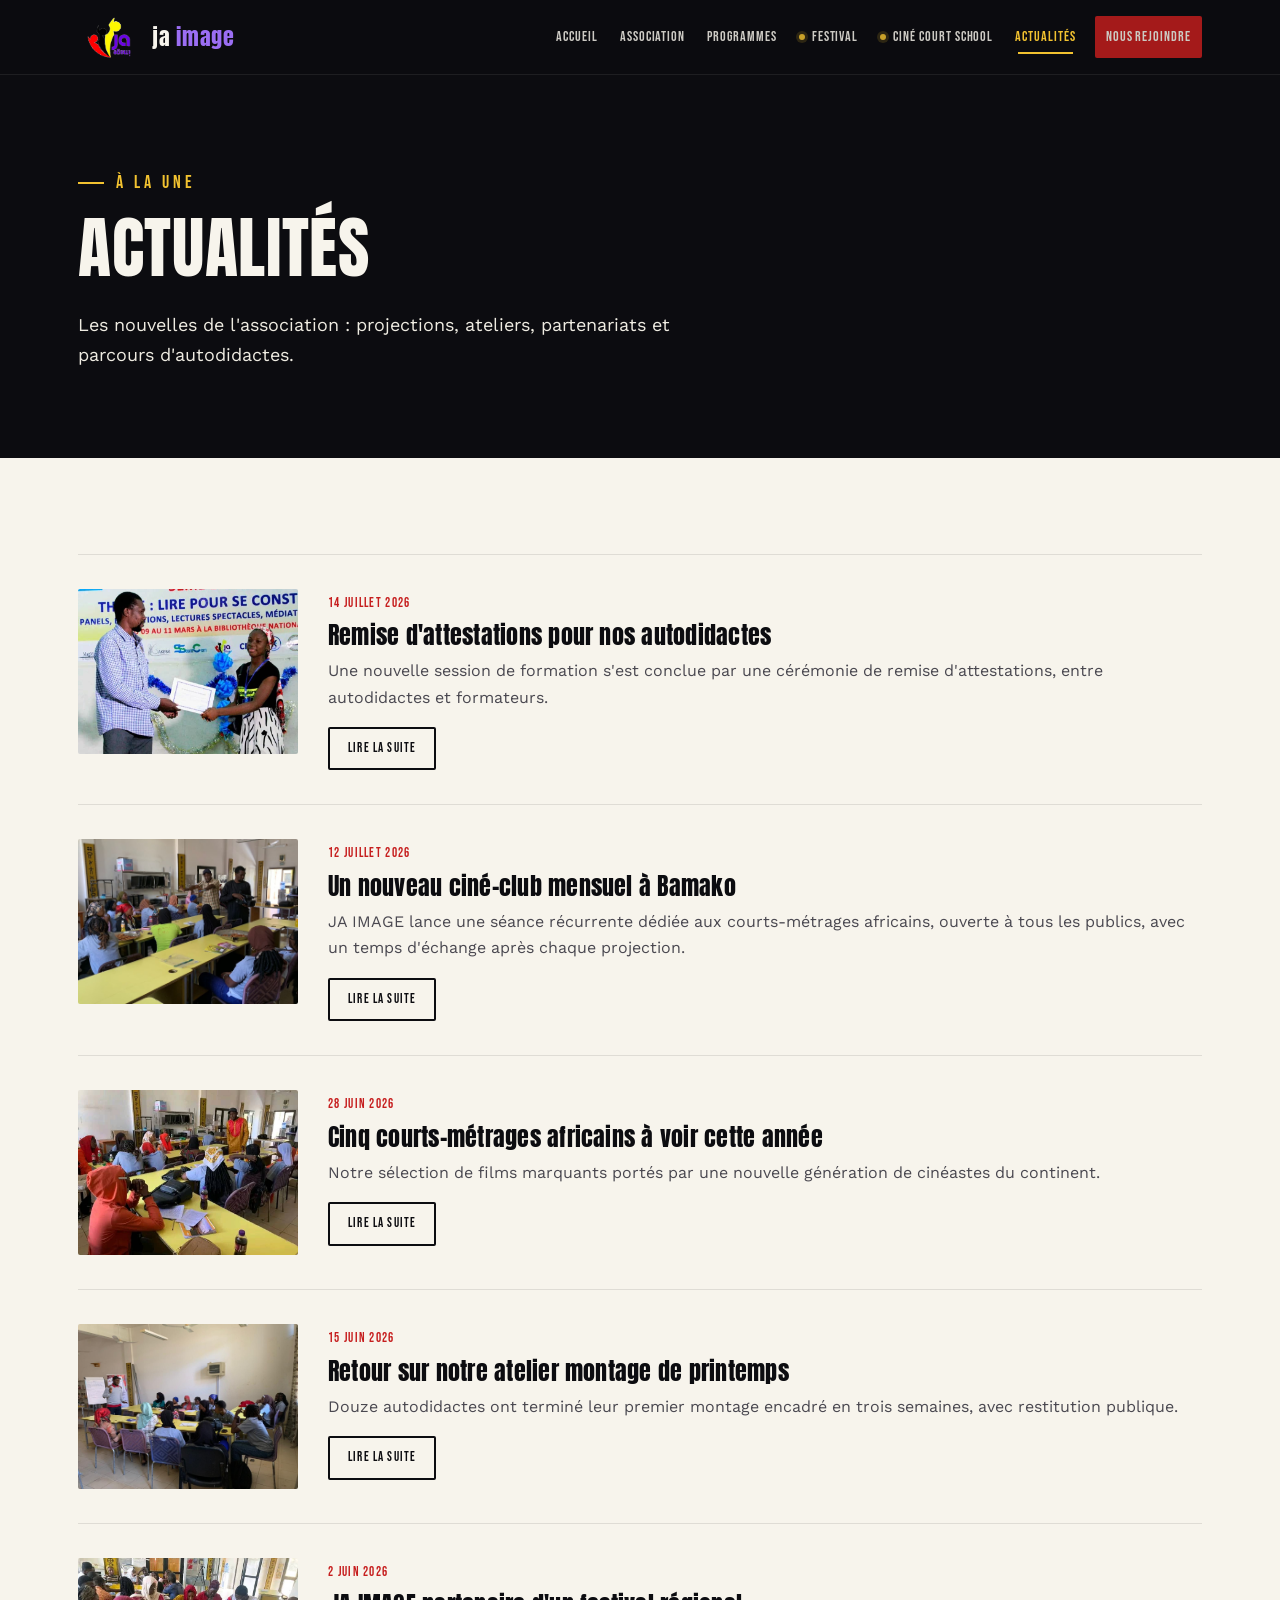
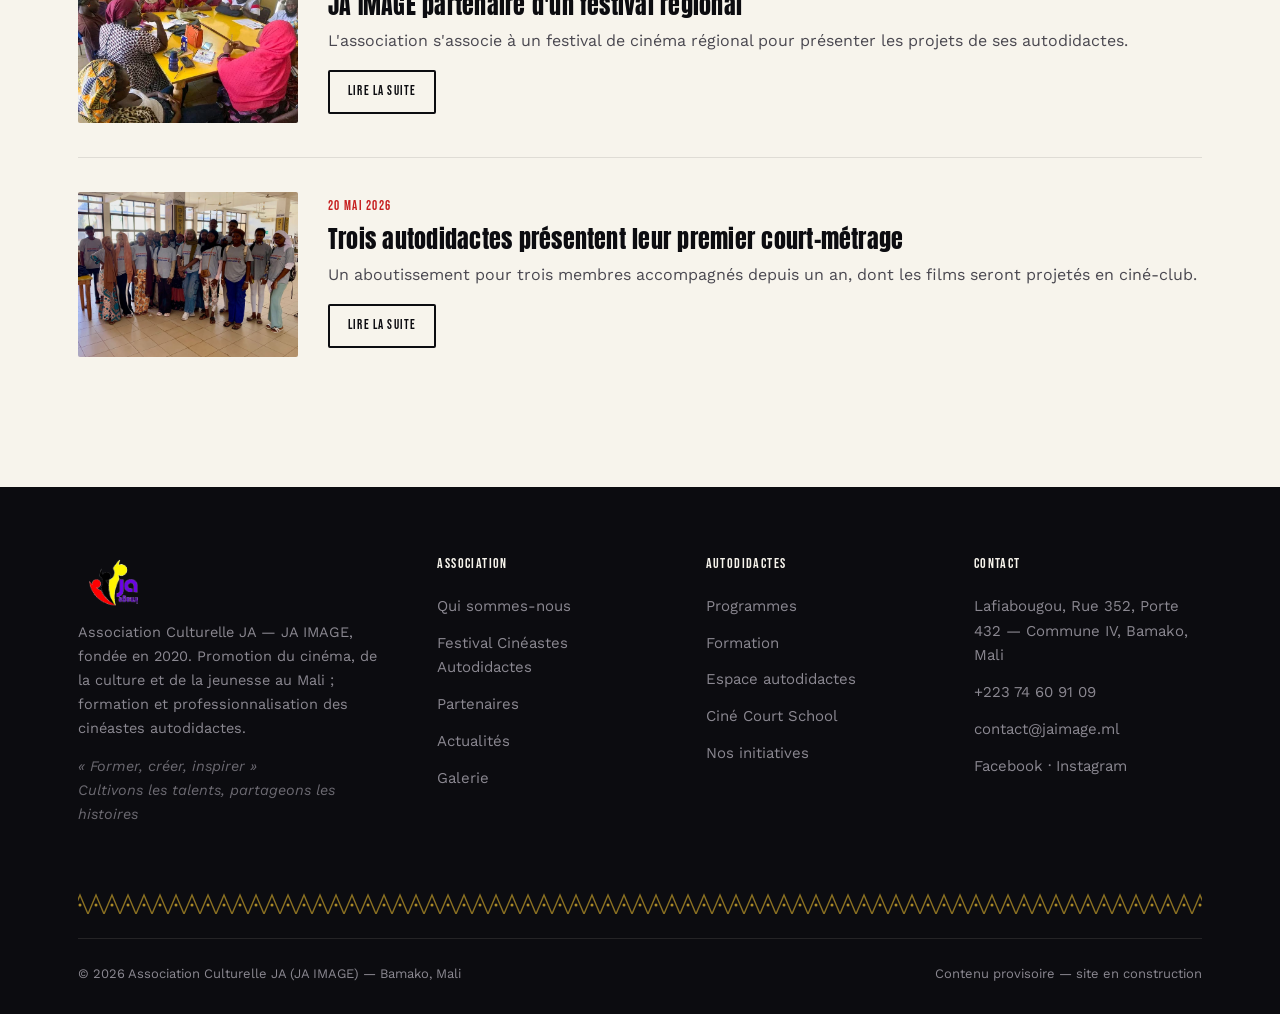
==== commit c676e9a2: "Contenu réel de l'association : Festival Cinéastes Autodidactes, Nos initiatives (répertoire tournag" ====
--- a/actualites.html
+++ b/actualites.html
@@ -23,9 +23,9 @@
         <a href="index.html">Accueil</a>
         <a href="association.html">Association</a>
         <a href="programmes.html">Programmes</a>
+        <a href="festival.html" class="flagship">Festival</a>
         <a href="concours.html" class="flagship">Ciné Court School</a>
         <a href="actualites.html" class="active">Actualités</a>
-        <a href="galerie.html">Galerie</a>
         <a href="contact.html" class="nav-cta">Nous rejoindre</a>
     </nav>
     <button class="nav-toggle" aria-label="Menu">☰</button>
@@ -110,11 +110,13 @@
     <div class="footer-grid">
       <div class="footer-brand">
         <img src="assets/logo.png" alt="JA IMAGE">
-        <p>Association pour la promotion du cinéma africain et international, et l'accompagnement des cinéastes autodidactes. Basée à Bamako, Mali.</p>
+        <p>Association Culturelle JA — JA IMAGE, fondée en 2020. Promotion du cinéma, de la culture et de la jeunesse au Mali ; formation et professionnalisation des cinéastes autodidactes.</p>
+        <p style="font-style:italic;opacity:.75;margin-top:10px;">« Former, créer, inspirer »<br>Cultivons les talents, partageons les histoires</p>
       </div>
       <div>
         <h4>Association</h4>
         <a href="association.html">Qui sommes-nous</a>
+        <a href="festival.html">Festival Cinéastes Autodidactes</a>
         <a href="partenaires.html">Partenaires</a>
         <a href="actualites.html">Actualités</a>
         <a href="galerie.html">Galerie</a>
@@ -125,10 +127,11 @@
         <a href="formation.html">Formation</a>
         <a href="ressources.html">Espace autodidactes</a>
         <a href="concours.html">Ciné Court School</a>
+        <a href="initiatives.html">Nos initiatives</a>
       </div>
       <div>
         <h4>Contact</h4>
-        <a href="#">Bamako, Mali</a>
+        <a href="contact.html">Lafiabougou, Rue 352, Porte 432 — Commune IV, Bamako, Mali</a>
         <a href="tel:+22374609109">+223 74 60 91 09</a>
         <a href="mailto:contact@jaimage.ml">contact@jaimage.ml</a>
         <a href="#">Facebook · Instagram</a>
@@ -136,7 +139,7 @@
     </div>
     <div class="bogolan-band" style="margin-bottom:24px;"></div>
     <div class="footer-bottom">
-      <span>© <span class="year"></span> JA IMAGE — Bamako, Mali</span>
+      <span>© <span class="year"></span> Association Culturelle JA (JA IMAGE) — Bamako, Mali</span>
       <span>Contenu provisoire — site en construction</span>
     </div>
   </div>
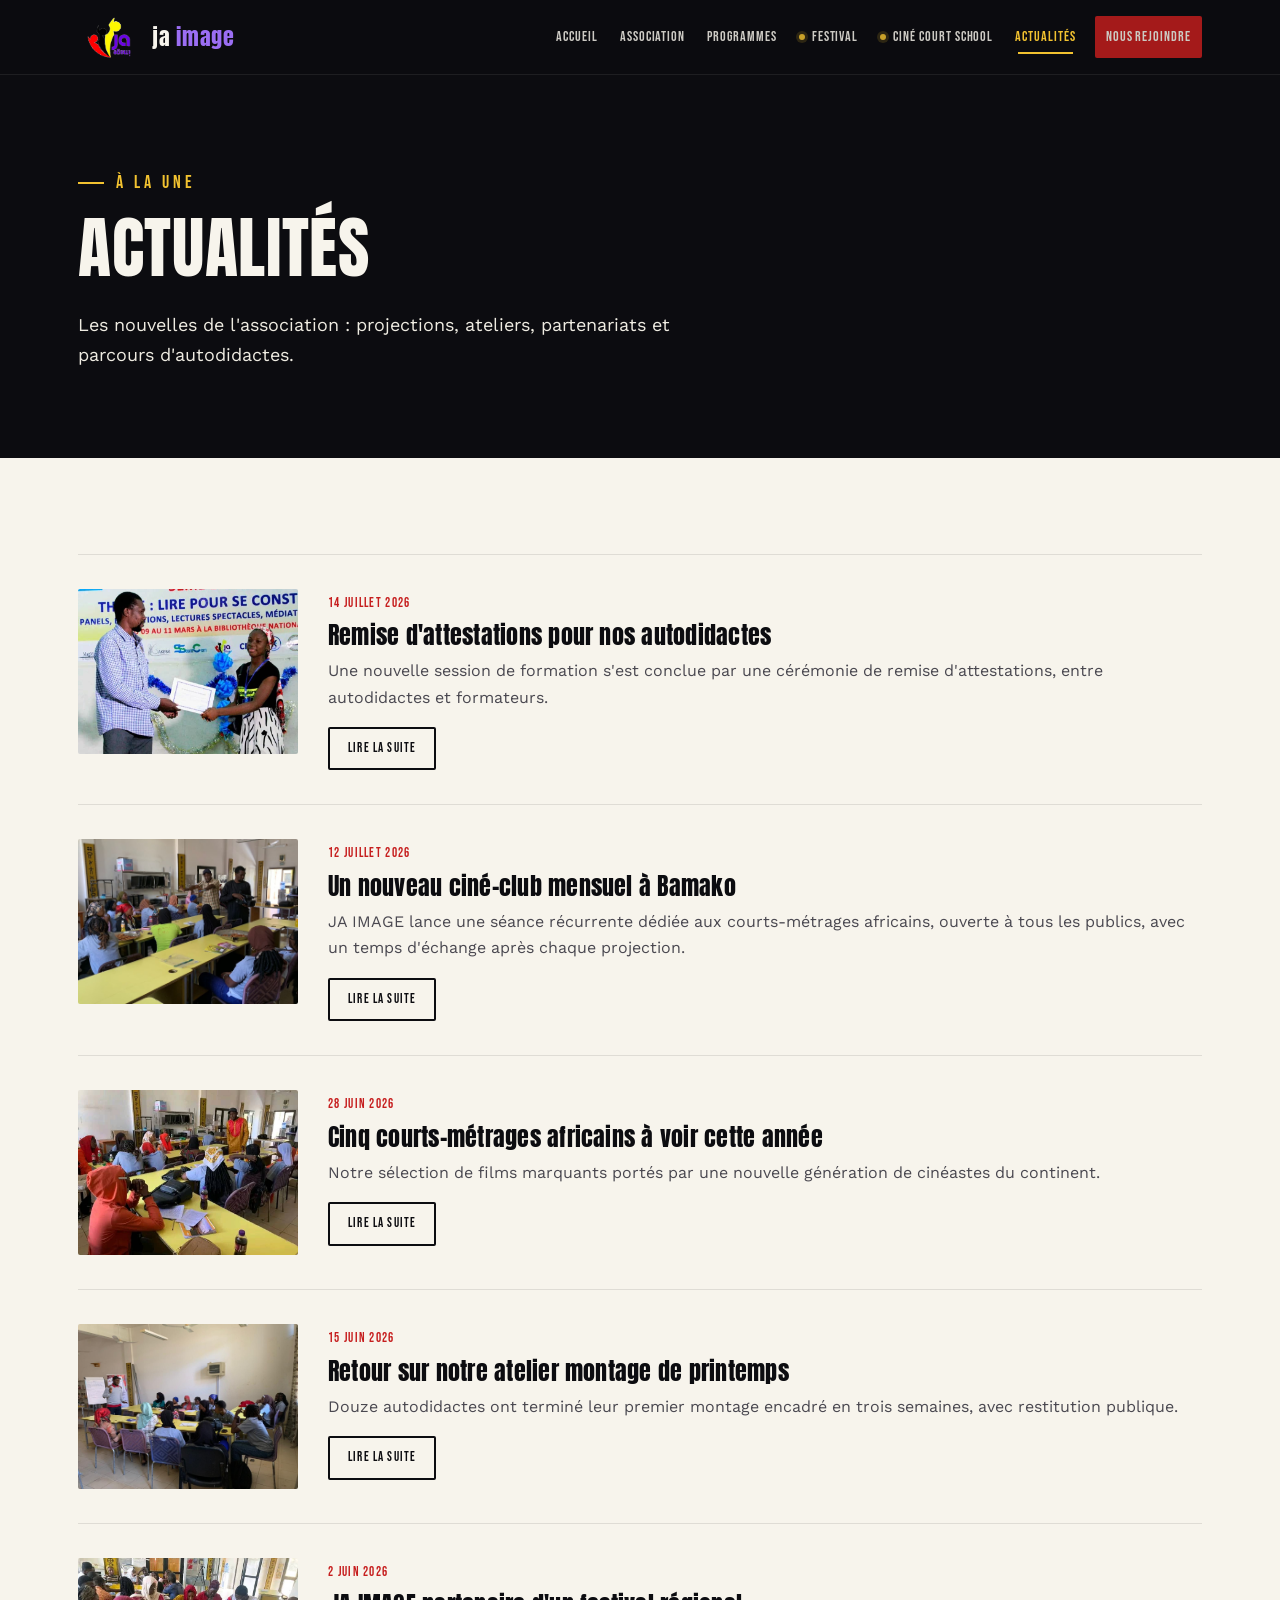
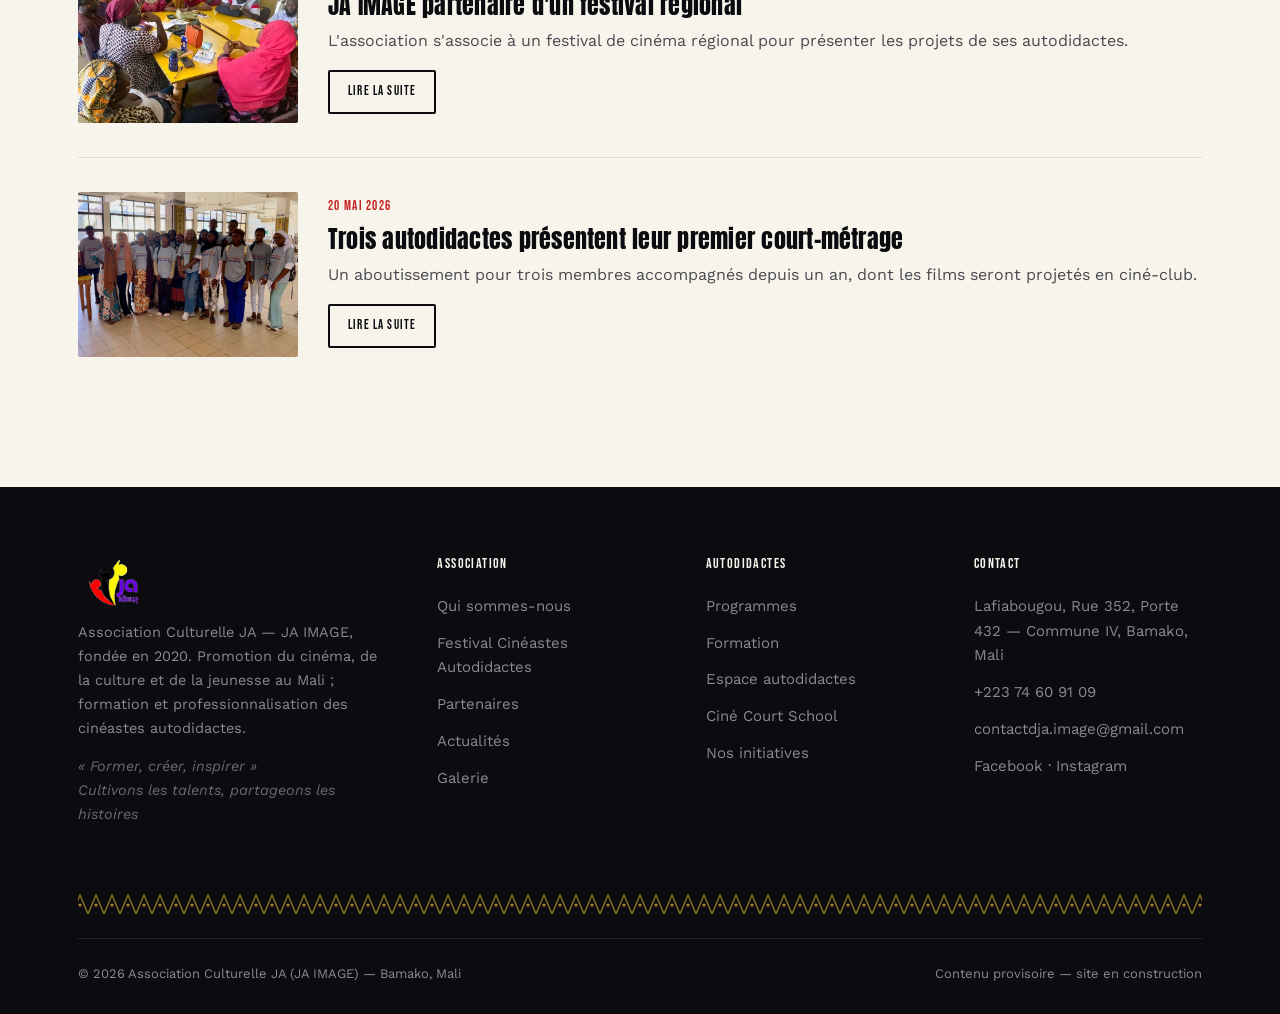
==== commit dab5712a: "Email officiel confirmé, bobine animée dans l'intro (deux bobines qui tournent de part et d'autre du" ====
--- a/actualites.html
+++ b/actualites.html
@@ -133,7 +133,7 @@
         <h4>Contact</h4>
         <a href="contact.html">Lafiabougou, Rue 352, Porte 432 — Commune IV, Bamako, Mali</a>
         <a href="tel:+22374609109">+223 74 60 91 09</a>
-        <a href="mailto:contact@jaimage.ml">contact@jaimage.ml</a>
+        <a href="mailto:contactdja.image@gmail.com">contactdja.image@gmail.com</a>
         <a href="#">Facebook · Instagram</a>
       </div>
     </div>
--- a/css/style.css
+++ b/css/style.css
@@ -245,6 +245,18 @@
   .nav-toggle{ display:block; }
 }
 
+/* ---------- Bobine de film (icône réutilisable, tourne en continu) ---------- */
+.reel{ display:block; }
+.reel--spin{ animation:reelSpin 6s linear infinite; }
+@keyframes reelSpin{ to{ transform:rotate(360deg); } }
+
+.intro__reel-row{ display:flex; align-items:center; justify-content:center; gap:18px; }
+.intro__reel-row .reel{ width:56px; height:56px; opacity:0; animation:fadeUp .6s ease .1s forwards, reelSpin 6s linear infinite; flex-shrink:0; }
+@media (max-width:560px){
+  .intro__reel-row .reel{ width:30px; height:30px; }
+  .intro__stage{ width:min(58vw,320px); }
+}
+
 /* ---------- Cinematic intro ---------- */
 .intro{
   position:fixed; inset:0; z-index:9999;
@@ -357,6 +369,33 @@
   opacity:0; animation:fadeUp .7s ease 1.2s forwards;
 }
 .intro__skip:hover{ color:var(--ecran); border-color:var(--ecran); }
+
+/* ---------- Bobine verticale (bande de pellicule le long de l'accueil) ---------- */
+.reel-strip{
+  position:fixed; top:112px; right:22px; bottom:22px; width:60px; z-index:60;
+  display:flex; flex-direction:column; align-items:center; pointer-events:none;
+}
+.reel-strip .reel{ width:48px; height:48px; margin-bottom:10px; flex-shrink:0; filter:drop-shadow(0 6px 14px rgba(0,0,0,.35)); }
+.reel-strip__window{
+  flex:1; width:100%; border-radius:12px; overflow:hidden; position:relative;
+  background:var(--noir-salle); box-shadow:var(--shadow-soft);
+  -webkit-mask-image:linear-gradient(180deg, transparent 0, black 30px, black calc(100% - 30px), transparent 100%);
+          mask-image:linear-gradient(180deg, transparent 0, black 30px, black calc(100% - 30px), transparent 100%);
+}
+.reel-strip__track{ display:flex; flex-direction:column; animation:reelFeed 40s linear infinite; }
+.reel-strip__frame{ width:100%; aspect-ratio:3/4; position:relative; padding:0 10px 10px; }
+.reel-strip__frame img{ width:100%; height:100%; object-fit:cover; border-radius:3px; display:block; }
+.reel-strip__frame::before,.reel-strip__frame::after{
+  content:""; position:absolute; top:0; bottom:10px; width:10px;
+  background-image:radial-gradient(circle, var(--or-projecteur) 2px, transparent 2.4px);
+  background-size:10px 18px; background-repeat:repeat-y; background-position:center;
+  opacity:.6;
+}
+.reel-strip__frame::before{ left:0; }
+.reel-strip__frame::after{ right:0; }
+@keyframes reelFeed{ from{ transform:translateY(0);} to{ transform:translateY(-50%);} }
+@media (max-width:1480px){ .reel-strip{ display:none; } }
+@media (prefers-reduced-motion:reduce){ .reel-strip__track{ animation:none; } }
 
 /* ---------- Hero ---------- */
 .hero{
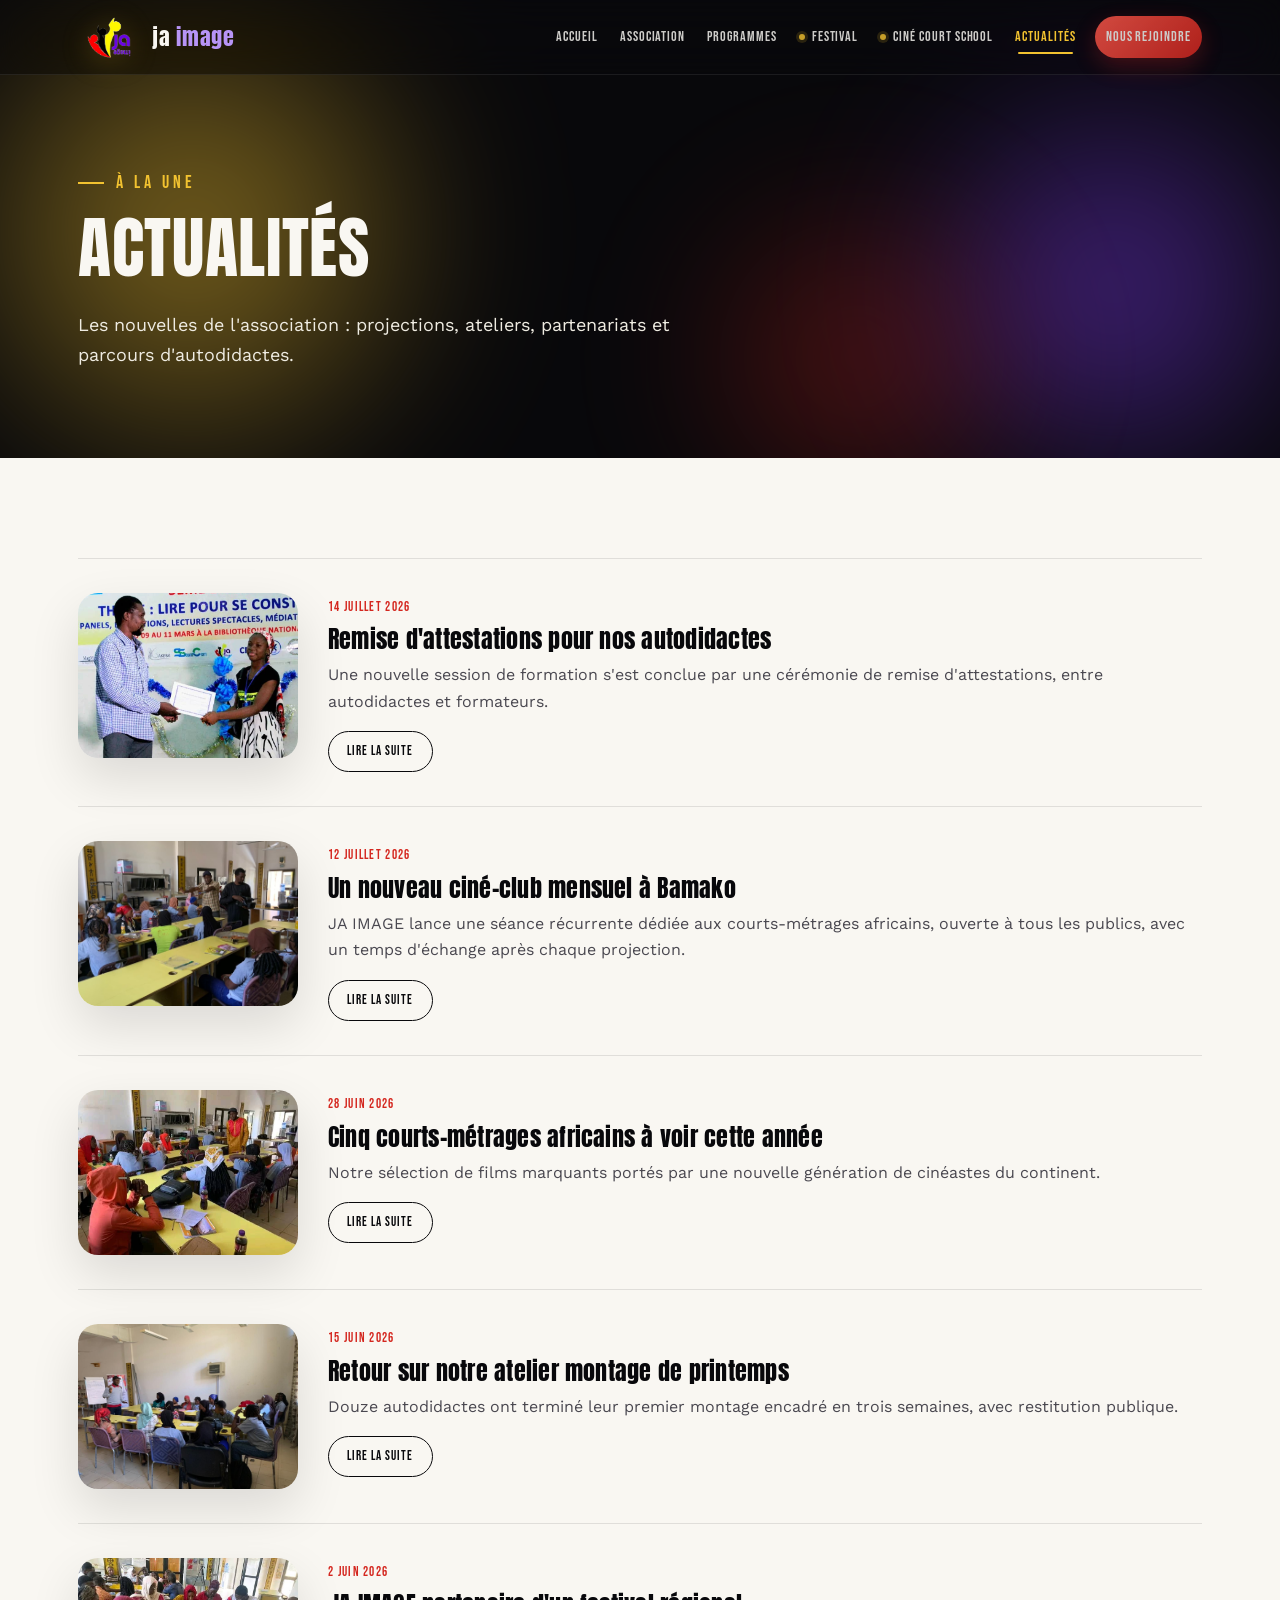
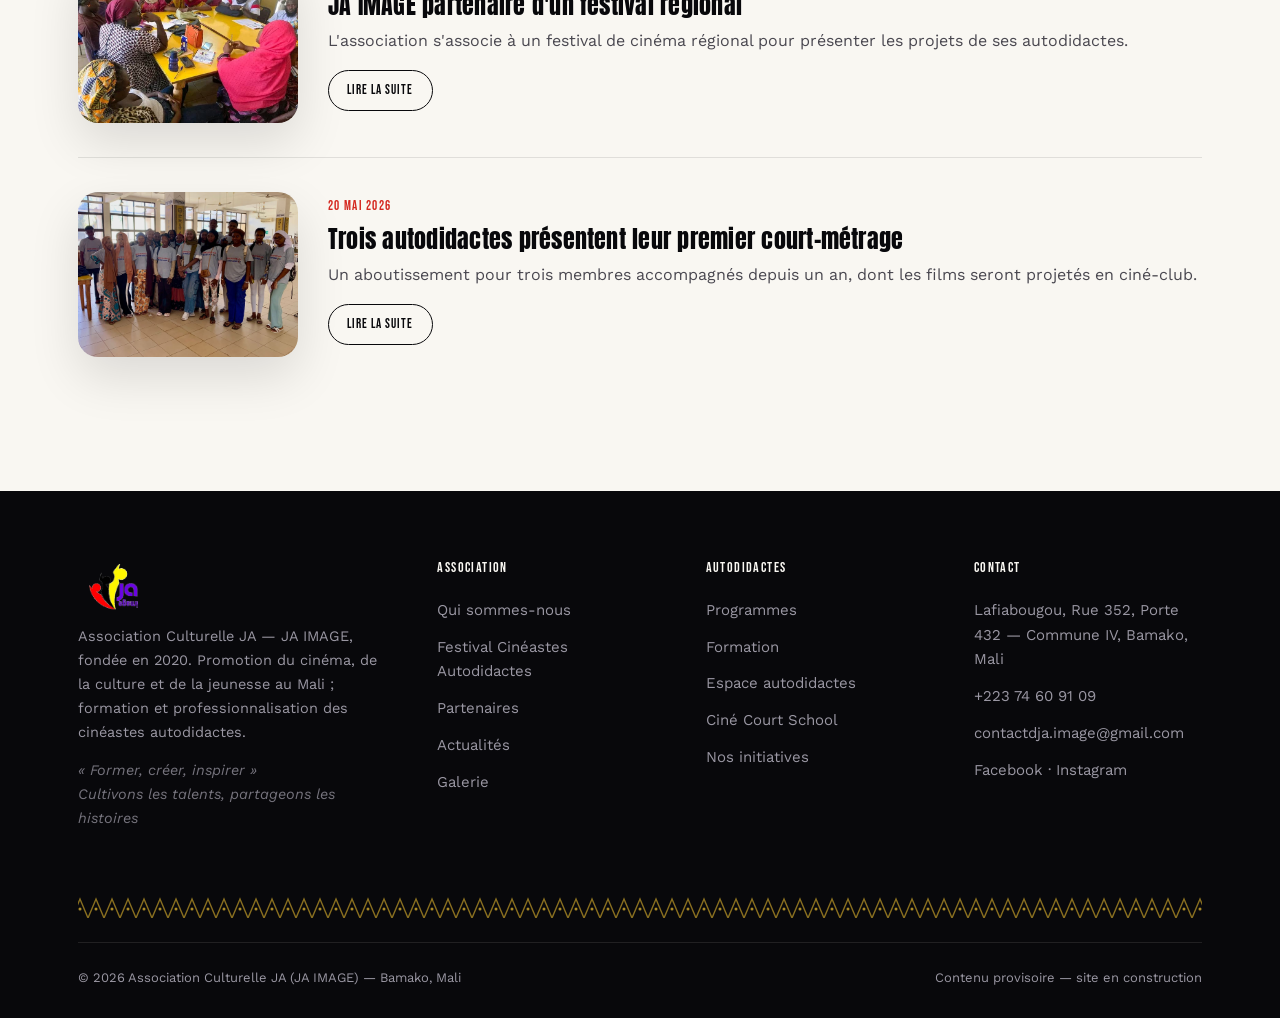
==== commit 44e2a992: "Refonte premium : fond aurora animé, verre dépoli, cartes avec tilt 3D au survol, boutons magnétique" ====
--- a/actualites.html
+++ b/actualites.html
@@ -9,7 +9,7 @@
 <link rel="preconnect" href="https://fonts.googleapis.com">
 <link rel="preconnect" href="https://fonts.gstatic.com" crossorigin>
 <link href="https://fonts.googleapis.com/css2?family=Anton&family=Bebas+Neue&family=Work+Sans:wght@400;500;600&display=swap" rel="stylesheet">
-<link rel="stylesheet" href="css/style.css">
+<link rel="stylesheet" href="css/style.css?v=1784119488">
 </head>
 <body>
 
@@ -33,6 +33,7 @@
 </header>
 
 <section class="pagehero">
+  <div class="mesh-bg"><span></span><span></span><span></span></div>
   <div class="container">
     <p class="eyebrow">À la une</p>
     <h1>ACTUALITÉS</h1>
@@ -144,6 +145,6 @@
     </div>
   </div>
 </footer>
-<script src="js/main.js"></script>
+<script src="js/main.js?v=1784119488"></script>
 </body>
 </html>
--- a/css/style.css
+++ b/css/style.css
@@ -1,20 +1,23 @@
 /* =========================================================
-   JA IMAGE — Design System
-   Palette dérivée du logo : noir salle, or projecteur,
-   rouge rideau, violet créateur, écran, gris pellicule.
+   JA IMAGE — Design System Premium
+   Fond aurora animé, verre dépoli, profondeur 3D, motion
+   soignée. Palette dérivée du logo : or, rouge, violet, noir.
    ========================================================= */
 
 :root{
-  --noir-salle:      #0c0c10;
-  --noir-salle-2:    #16161c;
+  --noir-salle:      #08080b;
+  --noir-salle-2:    #131318;
+  --noir-salle-3:    #1c1c24;
   --or-projecteur:   #f2c230;
   --or-projecteur-2: #d9a520;
-  --rouge-rideau:    #c61e1e;
-  --violet-createur: #6b21d6;
-  --violet-clair:    #9b6ef3;
-  --ecran:           #f7f4ec;
+  --or-clair:        #ffe38a;
+  --rouge-rideau:    #d4271f;
+  --rouge-clair:     #ff5b4d;
+  --violet-createur: #7c3aed;
+  --violet-clair:    #b794f6;
+  --ecran:           #f9f7f2;
   --ecran-doux:      #efece2;
-  --gris-pellicule:  #8b8891;
+  --gris-pellicule:  #9a97a3;
   --gris-fonce:      #4a4850;
 
   --display: 'Anton', 'Arial Narrow', sans-serif;
@@ -22,7 +25,22 @@
   --label: 'Bebas Neue', 'Arial Narrow', sans-serif;
 
   --container: 1180px;
-  --radius: 2px;
+  --radius: 20px;
+  --radius-sm: 12px;
+  --radius-lg: 30px;
+  --radius-pill: 999px;
+
+  --ease: cubic-bezier(.16,1,.3,1);
+  --ease-out: cubic-bezier(.22,1,.36,1);
+  --ease-spring: cubic-bezier(.34,1.56,.64,1);
+
+  --glass-bg: rgba(255,255,255,.045);
+  --glass-bg-strong: rgba(255,255,255,.07);
+  --glass-border: rgba(255,255,255,.10);
+  --glow-or: 0 0 0 rgba(242,194,48,0);
+  --shadow-soft: 0 20px 50px rgba(0,0,0,.12);
+  --shadow-lift: 0 30px 80px rgba(0,0,0,.45);
+  --shadow-glow: 0 10px 40px rgba(242,194,48,.18), 0 4px 14px rgba(0,0,0,.3);
 }
 
 *,*::before,*::after{ box-sizing:border-box; }
@@ -49,163 +67,138 @@
 button{ font-family:inherit; cursor:pointer; }
 
 ::selection{ background:var(--or-projecteur); color:var(--noir-salle); }
-
-:focus-visible{
-  outline:3px solid var(--violet-clair);
-  outline-offset:3px;
-}
-
-.container{ max-width:var(--container); margin:0 auto; padding:0 28px; }
+:focus-visible{ outline:3px solid var(--violet-clair); outline-offset:3px; }
+
+.container{ max-width:var(--container); margin:0 auto; padding:0 28px; position:relative; }
+
+/* ---------- Curseur personnalisé (desktop uniquement) ---------- */
+.cursor-dot, .cursor-ring{
+  position:fixed; top:0; left:0; pointer-events:none; z-index:9998;
+  border-radius:50%; transform:translate(-50%,-50%);
+  will-change:transform; opacity:0; transition:opacity .3s ease;
+}
+.cursor-dot{ width:7px; height:7px; background:var(--or-projecteur); }
+.cursor-ring{
+  width:34px; height:34px; border:1.5px solid rgba(242,194,48,.55);
+  transition:opacity .3s ease, width .25s var(--ease-out), height .25s var(--ease-out), border-color .25s ease;
+}
+.cursor-ring.hover{ width:56px; height:56px; border-color:rgba(242,194,48,.9); background:rgba(242,194,48,.08); }
+body.cursor-ready .cursor-dot, body.cursor-ready .cursor-ring{ opacity:1; }
+@media (hover:none), (pointer:coarse){ .cursor-dot,.cursor-ring{ display:none; } }
+
+/* ---------- Fond aurora (mesh gradient animé) ---------- */
+.mesh-bg{ position:absolute; inset:0; overflow:hidden; z-index:0; pointer-events:none; }
+.mesh-bg span{
+  position:absolute; border-radius:50%; filter:blur(70px); opacity:.55;
+  animation:meshFloat 22s ease-in-out infinite;
+}
+.mesh-bg span:nth-child(1){ width:46vw; height:46vw; max-width:620px; max-height:620px; background:radial-gradient(circle, var(--or-projecteur), transparent 70%); top:-14%; left:-8%; animation-delay:0s; }
+.mesh-bg span:nth-child(2){ width:38vw; height:38vw; max-width:520px; max-height:520px; background:radial-gradient(circle, var(--violet-createur), transparent 70%); bottom:-16%; right:-6%; animation-delay:-7s; }
+.mesh-bg span:nth-child(3){ width:30vw; height:30vw; max-width:420px; max-height:420px; background:radial-gradient(circle, var(--rouge-rideau), transparent 70%); top:36%; right:18%; animation-delay:-14s; opacity:.4; }
+@keyframes meshFloat{
+  0%,100%{ transform:translate(0,0) scale(1); }
+  33%{ transform:translate(4%,6%) scale(1.08); }
+  66%{ transform:translate(-3%,-4%) scale(.96); }
+}
+@media (prefers-reduced-motion: reduce){ .mesh-bg span{ animation:none; } }
 
 .eyebrow{
-  font-family:var(--label);
-  font-size:15px;
-  letter-spacing:.22em;
-  text-transform:uppercase;
-  color:var(--rouge-rideau);
-  display:flex;
-  align-items:center;
-  gap:12px;
-  margin-bottom:14px;
-}
-.eyebrow::before{
-  content:"";
-  width:26px; height:2px;
-  background:var(--rouge-rideau);
-  display:inline-block;
-}
+  font-family:var(--label); font-size:15px; letter-spacing:.22em; text-transform:uppercase;
+  color:var(--rouge-rideau); display:flex; align-items:center; gap:12px; margin-bottom:14px;
+}
+.eyebrow::before{ content:""; width:26px; height:2px; background:var(--rouge-rideau); display:inline-block; }
 .section--dark .eyebrow, .section--dark .eyebrow::before{ color:var(--or-projecteur); background:var(--or-projecteur); }
 
-/* ---------- Buttons ---------- */
+/* ---------- Boutons premium (pilule, lueur, magnétiques) ---------- */
 .btn{
-  display:inline-flex;
-  align-items:center;
-  gap:10px;
-  font-family:var(--label);
-  font-size:17px;
-  letter-spacing:.09em;
-  text-transform:uppercase;
-  padding:14px 28px;
-  border:2px solid var(--noir-salle);
-  border-radius:var(--radius);
-  transition:transform .25s ease, background .25s ease, color .25s ease, border-color .25s ease;
-  white-space:nowrap;
-}
-.btn--primary{ background:var(--or-projecteur); border-color:var(--or-projecteur); color:var(--noir-salle); }
-.btn--primary:hover{ transform:translateY(-2px); background:var(--or-projecteur-2); }
-.btn--outline{ background:transparent; color:var(--noir-salle); }
-.btn--outline:hover{ transform:translateY(-2px); background:var(--noir-salle); color:var(--ecran); }
-.section--dark .btn--outline{ color:var(--ecran); border-color:var(--ecran); }
+  display:inline-flex; align-items:center; gap:10px; position:relative;
+  font-family:var(--label); font-size:16px; letter-spacing:.08em; text-transform:uppercase;
+  padding:15px 30px; border:1.5px solid var(--noir-salle); border-radius:var(--radius-pill);
+  transition:transform .35s var(--ease-spring), box-shadow .35s var(--ease), background .3s ease, color .3s ease, border-color .3s ease;
+  white-space:nowrap; will-change:transform;
+}
+.btn--primary{
+  background:linear-gradient(135deg, var(--or-clair), var(--or-projecteur) 55%, var(--or-projecteur-2));
+  border-color:transparent; color:var(--noir-salle); box-shadow:var(--shadow-glow);
+}
+.btn--primary:hover{ transform:translateY(-3px) scale(1.03); box-shadow:0 18px 50px rgba(242,194,48,.35), 0 6px 18px rgba(0,0,0,.35); }
+.btn--outline{ background:rgba(255,255,255,.03); color:var(--noir-salle); backdrop-filter:blur(6px); }
+.btn--outline:hover{ transform:translateY(-3px) scale(1.03); background:var(--noir-salle); color:var(--ecran); box-shadow:var(--shadow-lift); }
+.section--dark .btn--outline{ color:var(--ecran); border-color:rgba(255,255,255,.35); }
 .section--dark .btn--outline:hover{ background:var(--ecran); color:var(--noir-salle); }
 
-/* ---------- Film strip motif ---------- */
+/* ---------- Bande de pellicule ---------- */
 .filmstrip{
   height:14px;
-  background-image:
-    repeating-linear-gradient(90deg, var(--noir-salle) 0 10px, transparent 10px 24px);
-  background-color:transparent;
+  background-image:repeating-linear-gradient(90deg, var(--noir-salle) 0 10px, transparent 10px 24px);
   position:relative;
 }
-.filmstrip::before, .filmstrip::after{
-  content:"";
-  position:absolute; top:3px;
-  width:8px; height:8px;
-  background:var(--ecran);
-  left:1px;
-}
-.filmstrip--band{
-  height:22px;
-  background:var(--noir-salle);
-  position:relative;
-  display:flex; align-items:center;
-}
-.filmstrip--band::before{
-  content:"";
-  position:absolute; inset:0;
-  background-image:repeating-linear-gradient(90deg, var(--ecran) 0 9px, transparent 9px 26px);
-  background-position:0 6px, 0 6px;
-  background-size:100% 8px;
-  background-repeat:repeat-x;
-  opacity:.85;
-}
+.filmstrip::before, .filmstrip::after{ content:""; position:absolute; top:3px; width:8px; height:8px; background:var(--ecran); left:1px; }
 
 /* ---------- Marquee ---------- */
 .marquee{
-  background:var(--or-projecteur); color:var(--noir-salle);
-  overflow:hidden; white-space:nowrap; padding:14px 0;
-}
-.marquee__track{
-  display:inline-flex; align-items:center; gap:0;
-  animation:marqueeScroll 26s linear infinite;
-  will-change:transform;
-}
+  background:linear-gradient(90deg, var(--or-projecteur-2), var(--or-projecteur) 50%, var(--or-clair));
+  color:var(--noir-salle); overflow:hidden; white-space:nowrap; padding:14px 0; position:relative; z-index:2;
+}
+.marquee__track{ display:inline-flex; align-items:center; gap:0; animation:marqueeScroll 26s linear infinite; will-change:transform; }
 .marquee__track span{
   font-family:var(--label); font-size:16px; letter-spacing:.1em; text-transform:uppercase;
   padding:0 22px; display:inline-flex; align-items:center; gap:22px;
 }
 @keyframes marqueeScroll{ from{ transform:translateX(0); } to{ transform:translateX(-50%); } }
 @media (prefers-reduced-motion: reduce){ .marquee__track{ animation:none; } }
+
 .bogolan-band{
-  height:22px;
-  background-color:var(--noir-salle);
+  height:22px; background-color:var(--noir-salle);
   background-image:url("data:image/svg+xml,%3Csvg xmlns='http://www.w3.org/2000/svg' width='48' height='22' viewBox='0 0 48 22'%3E%3Cpath d='M0 22 L8 3 L16 22 M16 22 L24 3 L32 22 M32 22 L40 3 L48 22' fill='none' stroke='%23f2c230' stroke-width='1.4' stroke-opacity='0.55'/%3E%3Ccircle cx='8' cy='13' r='1.5' fill='%23f2c230' fill-opacity='0.7'/%3E%3Ccircle cx='24' cy='13' r='1.5' fill='%23f2c230' fill-opacity='0.7'/%3E%3Ccircle cx='40' cy='13' r='1.5' fill='%23f2c230' fill-opacity='0.7'/%3E%3C/svg%3E");
-  background-repeat:repeat-x;
-  background-position:center;
-}
-
-/* ---------- Nav flagship badge (Ciné Court School) ---------- */
+  background-repeat:repeat-x; background-position:center; position:relative; z-index:2;
+}
+
 .nav-list a.flagship{ display:flex; align-items:center; gap:7px; }
 .nav-list a.flagship::before{
   content:""; width:6px; height:6px; border-radius:50%; background:var(--or-projecteur);
-  box-shadow:0 0 0 3px rgba(242,194,48,.18);
-}
-
-/* ---------- Cultural credit line (small, quiet) ---------- */
+  box-shadow:0 0 0 3px rgba(242,194,48,.18); animation:pulseDot 2s ease-in-out infinite;
+}
+@keyframes pulseDot{ 0%,100%{ box-shadow:0 0 0 3px rgba(242,194,48,.18);} 50%{ box-shadow:0 0 0 6px rgba(242,194,48,.28);} }
+
 .credit-line{
   font-family:var(--label); letter-spacing:.08em; font-size:13px; color:var(--gris-pellicule);
   border-left:2px solid var(--or-projecteur); padding-left:14px; margin-top:18px;
 }
 
-/* ---------- Badge logo Ciné Court School (logo réel de l'asso) ---------- */
 .ccs-badge{
   display:inline-flex; align-items:center; justify-content:center;
-  background:var(--ecran); border-radius:12px;
-  padding:18px; box-shadow:0 20px 50px rgba(0,0,0,.35);
-  width:168px; height:168px; flex-shrink:0;
+  background:var(--ecran); border-radius:var(--radius); padding:18px;
+  box-shadow:var(--shadow-lift); width:168px; height:168px; flex-shrink:0;
 }
 .ccs-badge img{ width:100%; height:100%; object-fit:contain; }
+
 .rule-list{ display:flex; flex-direction:column; gap:0; }
 .rule-list li{ display:flex; gap:16px; padding:16px 0; border-top:1px solid rgba(247,244,236,.1); }
 .rule-list li:last-child{ border-bottom:1px solid rgba(247,244,236,.1); }
 .rule-list b{ font-family:var(--label); color:var(--or-projecteur); font-size:14px; letter-spacing:.06em; min-width:150px; }
 .rule-list span{ color:var(--gris-pellicule); }
-@media (max-width:560px){
-  .rule-list li{ flex-direction:column; gap:6px; }
-  .rule-list b{ min-width:0; }
-}
+@media (max-width:560px){ .rule-list li{ flex-direction:column; gap:6px; } .rule-list b{ min-width:0; } }
+
+/* ---------- En-tête verre dépoli ---------- */
 .site-header{
   position:fixed; top:0; left:0; right:0; z-index:500;
-  background:rgba(12,12,16,.92);
-  backdrop-filter:blur(6px);
-  border-bottom:1px solid rgba(247,244,236,.08);
-  transition:all .35s ease;
+  background:rgba(8,8,11,.5);
+  backdrop-filter:blur(18px) saturate(160%);
+  -webkit-backdrop-filter:blur(18px) saturate(160%);
+  border-bottom:1px solid rgba(255,255,255,.08);
+  transition:all .4s var(--ease);
 }
 .site-header.scrolled{
-  background:rgba(9,9,12,.97);
-  box-shadow:0 8px 30px rgba(0,0,0,.35);
-}
-.site-header.scrolled .container{ height:60px; }
+  background:rgba(8,8,11,.82); box-shadow:0 10px 40px rgba(0,0,0,.35);
+  border-bottom-color:rgba(255,255,255,.12);
+}
+.site-header.scrolled .container{ min-height:60px; }
+.site-header .container{ display:flex; align-items:center; justify-content:space-between; min-height:74px; transition:min-height .35s ease; }
+.brand{ display:flex; align-items:center; gap:12px; }
+.brand img{ height:44px; width:auto; transition:height .35s ease; filter:drop-shadow(0 4px 14px rgba(242,194,48,.25)); }
 .site-header.scrolled .brand img{ height:34px; }
-.site-header .container{
-  display:flex; align-items:center; justify-content:space-between;
-  height:74px;
-  transition:height .35s ease;
-}
-.brand{ display:flex; align-items:center; gap:12px; }
-.brand img{ height:44px; width:auto; transition:height .35s ease; }
-.brand span{
-  font-family:var(--display); color:var(--ecran); font-size:22px; letter-spacing:.03em;
-}
+.brand span{ font-family:var(--display); color:var(--ecran); font-size:22px; letter-spacing:.03em; }
 .brand span em{ font-style:normal; color:var(--violet-clair); }
 
 .nav-list{ display:flex; align-items:center; gap:0; flex-wrap:wrap; justify-content:flex-end; }
@@ -215,65 +208,58 @@
   transition:opacity .2s ease, color .2s ease;
 }
 .nav-list a:hover, .nav-list a.active{ opacity:1; color:var(--or-projecteur); }
-.nav-list a.active::after{
-  content:""; position:absolute; left:14px; right:14px; bottom:4px; height:2px; background:var(--or-projecteur);
-}
+.nav-list a.active::after{ content:""; position:absolute; left:14px; right:14px; bottom:4px; height:2px; background:var(--or-projecteur); border-radius:2px; }
 .nav-cta{
-  margin-left:8px;
-  background:var(--rouge-rideau); color:var(--ecran);
-  font-family:var(--label); font-size:15px; letter-spacing:.09em; text-transform:uppercase;
-  padding:10px 18px; border-radius:var(--radius);
-  transition:background .2s ease, transform .2s ease;
-}
-.nav-cta:hover{ background:#a51818; transform:translateY(-1px); }
-
+  margin-left:8px; background:linear-gradient(135deg, var(--rouge-clair), var(--rouge-rideau)); color:#fff;
+  font-family:var(--label); font-size:14px; letter-spacing:.09em; text-transform:uppercase;
+  padding:10px 20px; border-radius:var(--radius-pill);
+  transition:transform .3s var(--ease-spring), box-shadow .3s ease;
+  box-shadow:0 8px 24px rgba(212,39,31,.35);
+}
+.nav-cta:hover{ transform:translateY(-2px) scale(1.04); box-shadow:0 12px 32px rgba(212,39,31,.5); }
 .nav-toggle{ display:none; background:none; border:0; color:var(--ecran); font-size:26px; padding:6px; }
 
-@media (max-width:920px){
+@media (max-width:1080px){
   .nav-list{
-    position:fixed; top:74px; left:0; right:0; bottom:0;
-    background:var(--noir-salle);
+    position:fixed; top:74px; left:0; right:0;
+    height:calc(100vh - 74px); height:calc(100dvh - 74px);
+    background:rgba(8,8,11,.98); backdrop-filter:blur(24px);
     flex-direction:column; align-items:flex-start; padding:20px 28px;
-    gap:2px;
+    gap:2px; z-index:20;
     transform:translateX(100%);
-    transition:transform .35s ease;
+    transition:transform .4s var(--ease);
     overflow-y:auto;
   }
   .nav-list.open{ transform:translateX(0); }
-  .nav-list a{ width:100%; padding:16px 6px; border-bottom:1px solid rgba(247,244,236,.08); }
+  .nav-list a{ width:100%; padding:16px 6px; border-bottom:1px solid rgba(247,244,236,.08); font-size:15px; }
   .nav-cta{ margin:14px 0 0; display:inline-block; }
   .nav-toggle{ display:block; }
 }
 
-/* ---------- Bobine de film (icône réutilisable, tourne en continu) ---------- */
-.reel{ display:block; }
+/* ---------- Bobine (icône réutilisable) ---------- */
+.reel{ display:block; filter:drop-shadow(0 4px 14px rgba(0,0,0,.4)); }
 .reel--spin{ animation:reelSpin 6s linear infinite; }
 @keyframes reelSpin{ to{ transform:rotate(360deg); } }
 
-.intro__reel-row{ display:flex; align-items:center; justify-content:center; gap:18px; }
-.intro__reel-row .reel{ width:56px; height:56px; opacity:0; animation:fadeUp .6s ease .1s forwards, reelSpin 6s linear infinite; flex-shrink:0; }
-@media (max-width:560px){
-  .intro__reel-row .reel{ width:30px; height:30px; }
-  .intro__stage{ width:min(58vw,320px); }
-}
-
-/* ---------- Cinematic intro ---------- */
-.intro{
-  position:fixed; inset:0; z-index:9999;
-  background:var(--noir-salle);
-  display:flex; align-items:center; justify-content:center;
-  overflow:hidden;
-}
+.intro__reel-row{ display:flex; align-items:center; justify-content:center; gap:26px; position:relative; }
+.intro__reel-row::before{
+  content:""; position:absolute; left:50%; top:50%; transform:translate(-50%,-50%);
+  width:70%; height:3px; background:linear-gradient(90deg, transparent, rgba(242,194,48,.5) 20%, rgba(242,194,48,.5) 80%, transparent);
+  z-index:-1; opacity:0; animation:fadeUp .6s ease .1s forwards;
+}
+.intro__reel-row .reel{ width:92px; height:92px; opacity:0; animation:fadeUp .6s ease .1s forwards, reelSpin 5s linear infinite; flex-shrink:0; }
+@media (max-width:700px){ .intro__reel-row{ gap:14px; } .intro__reel-row .reel{ width:52px; height:52px; } }
+@media (max-width:560px){ .intro__reel-row .reel{ width:44px; height:44px; } .intro__stage{ width:min(58vw,320px); } }
+
+/* ---------- Intro cinématique ---------- */
+.intro{ position:fixed; inset:0; z-index:9999; background:var(--noir-salle); display:flex; align-items:center; justify-content:center; overflow:hidden; }
 .intro.hide{ animation:introOut .8s ease forwards; pointer-events:none; }
 @keyframes introOut{ to{ opacity:0; visibility:hidden; } }
 
 .intro__beam{
-  position:absolute; top:-20%; left:50%;
-  width:5px; height:160%;
+  position:absolute; top:-20%; left:50%; width:5px; height:160%;
   background:linear-gradient(180deg, rgba(242,194,48,0) 0%, rgba(242,194,48,.55) 45%, rgba(242,194,48,0) 100%);
-  transform-origin:top center;
-  animation:beamSweep 5.5s ease-in-out infinite;
-  filter:blur(1px);
+  transform-origin:top center; animation:beamSweep 5.5s ease-in-out infinite; filter:blur(1px);
 }
 @keyframes beamSweep{
   0%{ transform:translateX(-50%) rotate(-38deg); opacity:.15; }
@@ -281,59 +267,28 @@
   100%{ transform:translateX(-50%) rotate(-38deg); opacity:.15; }
 }
 .intro__grain{
-  position:absolute; inset:0;
-  background-image:radial-gradient(rgba(255,255,255,.05) 1px, transparent 1px);
-  background-size:3px 3px;
-  opacity:.5; mix-blend-mode:overlay;
-  animation:grainShift .4s steps(3) infinite;
+  position:absolute; inset:0; background-image:radial-gradient(rgba(255,255,255,.05) 1px, transparent 1px);
+  background-size:3px 3px; opacity:.5; mix-blend-mode:overlay; animation:grainShift .4s steps(3) infinite;
 }
 @keyframes grainShift{ 0%{transform:translate(0,0);} 33%{transform:translate(-1px,1px);} 66%{transform:translate(1px,-1px);} 100%{transform:translate(0,0);} }
-
-.intro__flicker{
-  position:absolute; inset:0; background:var(--noir-salle); z-index:5;
-  animation:projectorFlicker 1.4s steps(1) forwards;
-}
+.intro__flicker{ position:absolute; inset:0; background:var(--noir-salle); z-index:5; animation:projectorFlicker 1.4s steps(1) forwards; }
 @keyframes projectorFlicker{
   0%{ opacity:1; } 8%{ opacity:.15; } 14%{ opacity:1; } 20%{ opacity:.05; }
   28%{ opacity:.9; } 38%{ opacity:.2; } 50%{ opacity:1; } 100%{ opacity:0; visibility:hidden; }
 }
-
 .intro__content{ position:relative; z-index:2; text-align:center; color:var(--ecran); }
 
-/* --- logo stage: 4 colour pieces fly in from off-screen and assemble --- */
-.intro__stage{
-  position:relative; width:min(62vw,380px); aspect-ratio:715/505; margin:0 auto 8px;
-  animation:stageBreathe 2.4s ease-in-out 3.5s infinite;
-}
+.intro__stage{ position:relative; width:min(62vw,380px); aspect-ratio:715/505; margin:0 auto 8px; animation:stageBreathe 2.4s ease-in-out 3.5s infinite; }
 .intro__stage .piece{ position:absolute; inset:0; width:100%; height:100%; object-fit:contain; opacity:0; }
 .piece--black{  animation:pieceInBlack  1.15s cubic-bezier(.19,1.3,.32,1) .5s  forwards; }
 .piece--red{    animation:pieceInRed    1.25s cubic-bezier(.19,1.3,.32,1) .85s forwards; }
 .piece--yellow{ animation:pieceInYellow 1.25s cubic-bezier(.19,1.3,.32,1) .85s forwards; }
 .piece--purple{ animation:pieceInPurple 1.05s cubic-bezier(.19,1.3,.32,1) 2.05s forwards; }
-
-@keyframes pieceInBlack{
-  0%{ opacity:0; transform:translateY(-260%) rotate(18deg) scale(.5); }
-  60%{ opacity:1; }
-  100%{ opacity:1; transform:translateY(0) rotate(0) scale(1); }
-}
-@keyframes pieceInRed{
-  0%{ opacity:0; transform:translate(-210%,110%) rotate(-45deg) scale(.5); }
-  60%{ opacity:1; }
-  100%{ opacity:1; transform:translate(0,0) rotate(0) scale(1); }
-}
-@keyframes pieceInYellow{
-  0%{ opacity:0; transform:translate(210%,-90%) rotate(50deg) scale(.5); }
-  60%{ opacity:1; }
-  100%{ opacity:1; transform:translate(0,0) rotate(0) scale(1); }
-}
-@keyframes pieceInPurple{
-  0%{ opacity:0; transform:translateY(200%) scale(.6); }
-  100%{ opacity:1; transform:translateY(0) scale(1); }
-}
-@keyframes stageBreathe{
-  0%,100%{ filter:drop-shadow(0 0 0 rgba(242,194,48,0)); }
-  50%{ filter:drop-shadow(0 0 34px rgba(242,194,48,.45)); }
-}
+@keyframes pieceInBlack{ 0%{ opacity:0; transform:translateY(-260%) rotate(18deg) scale(.5); } 60%{ opacity:1; } 100%{ opacity:1; transform:translateY(0) rotate(0) scale(1); } }
+@keyframes pieceInRed{ 0%{ opacity:0; transform:translate(-210%,110%) rotate(-45deg) scale(.5); } 60%{ opacity:1; } 100%{ opacity:1; transform:translate(0,0) rotate(0) scale(1); } }
+@keyframes pieceInYellow{ 0%{ opacity:0; transform:translate(210%,-90%) rotate(50deg) scale(.5); } 60%{ opacity:1; } 100%{ opacity:1; transform:translate(0,0) rotate(0) scale(1); } }
+@keyframes pieceInPurple{ 0%{ opacity:0; transform:translateY(200%) scale(.6); } 100%{ opacity:1; transform:translateY(0) scale(1); } }
+@keyframes stageBreathe{ 0%,100%{ filter:drop-shadow(0 0 0 rgba(242,194,48,0)); } 50%{ filter:drop-shadow(0 0 34px rgba(242,194,48,.45)); } }
 .intro__stage.punch{ animation:stagePunch .55s ease forwards; }
 @keyframes stagePunch{ to{ transform:scale(1.07); filter:brightness(1.25) drop-shadow(0 10px 40px rgba(242,194,48,.35)); } }
 
@@ -343,114 +298,109 @@
   opacity:0; animation:flashPulse .75s ease 5.55s forwards;
 }
 @keyframes flashPulse{ 0%{opacity:0; transform:scale(.5);} 45%{opacity:.9; transform:scale(1.3);} 100%{opacity:0; transform:scale(2.3);} }
-
 .intro__tagline{
   font-family:var(--label); letter-spacing:.26em; text-transform:uppercase; font-size:13px;
-  color:var(--gris-pellicule); margin-top:8px;
-  opacity:0; animation:fadeUp .7s ease 3.45s forwards;
-}
-.intro__bar{
-  width:180px; height:2px; background:rgba(247,244,236,.15); margin:22px auto 0; position:relative; overflow:hidden;
-  opacity:0; animation:fadeUp .6s ease 3.7s forwards;
-}
-.intro__bar::after{
-  content:""; position:absolute; left:0; top:0; bottom:0; width:0%;
-  background:var(--or-projecteur);
-  animation:barFill 1.7s ease 3.85s forwards;
-}
+  color:var(--gris-pellicule); margin-top:8px; opacity:0; animation:fadeUp .7s ease 3.45s forwards;
+}
+.intro__bar{ width:180px; height:2px; background:rgba(247,244,236,.15); margin:22px auto 0; position:relative; overflow:hidden; opacity:0; animation:fadeUp .6s ease 3.7s forwards; }
+.intro__bar::after{ content:""; position:absolute; left:0; top:0; bottom:0; width:0%; background:var(--or-projecteur); animation:barFill 1.7s ease 3.85s forwards; }
 @keyframes barFill{ to{ width:100%; } }
 @keyframes fadeUp{ from{ opacity:0; transform:translateY(14px);} to{ opacity:1; transform:translateY(0);} }
-
 .intro__skip{
   position:absolute; bottom:28px; right:28px; z-index:3;
   font-family:var(--label); letter-spacing:.12em; text-transform:uppercase; font-size:13px;
-  color:var(--gris-pellicule); background:transparent; border:1px solid rgba(247,244,236,.25);
-  padding:9px 16px; border-radius:var(--radius);
-  opacity:0; animation:fadeUp .7s ease 1.2s forwards;
+  color:var(--gris-pellicule); background:rgba(255,255,255,.04); backdrop-filter:blur(8px);
+  border:1px solid rgba(247,244,236,.25); padding:9px 18px; border-radius:var(--radius-pill);
+  opacity:0; animation:fadeUp .7s ease 1.2s forwards; transition:color .2s ease, border-color .2s ease;
 }
 .intro__skip:hover{ color:var(--ecran); border-color:var(--ecran); }
 
-/* ---------- Bobine verticale (bande de pellicule le long de l'accueil) ---------- */
+/* ---------- Bobine verticale (accueil, pilotée par le scroll) ---------- */
 .reel-strip{
-  position:fixed; top:112px; right:22px; bottom:22px; width:60px; z-index:60;
+  position:fixed; top:98px; right:14px; bottom:16px; width:46px; z-index:60;
   display:flex; flex-direction:column; align-items:center; pointer-events:none;
 }
-.reel-strip .reel{ width:48px; height:48px; margin-bottom:10px; flex-shrink:0; filter:drop-shadow(0 6px 14px rgba(0,0,0,.35)); }
+.reel-strip .reel{ width:40px; height:40px; margin-bottom:8px; flex-shrink:0; }
+.reel-strip .reel.reel--spin{ animation:none; }
 .reel-strip__window{
-  flex:1; width:100%; border-radius:12px; overflow:hidden; position:relative;
-  background:var(--noir-salle); box-shadow:var(--shadow-soft);
-  -webkit-mask-image:linear-gradient(180deg, transparent 0, black 30px, black calc(100% - 30px), transparent 100%);
-          mask-image:linear-gradient(180deg, transparent 0, black 30px, black calc(100% - 30px), transparent 100%);
-}
-.reel-strip__track{ display:flex; flex-direction:column; animation:reelFeed 40s linear infinite; }
-.reel-strip__frame{ width:100%; aspect-ratio:3/4; position:relative; padding:0 10px 10px; }
-.reel-strip__frame img{ width:100%; height:100%; object-fit:cover; border-radius:3px; display:block; }
+  flex:1; width:100%; border-radius:var(--radius-sm); overflow:hidden; position:relative;
+  background:var(--noir-salle); box-shadow:var(--shadow-soft); border:1px solid rgba(255,255,255,.08);
+  -webkit-mask-image:linear-gradient(180deg, transparent 0, black 24px, black calc(100% - 24px), transparent 100%);
+          mask-image:linear-gradient(180deg, transparent 0, black 24px, black calc(100% - 24px), transparent 100%);
+}
+.reel-strip__track{ display:flex; flex-direction:column; will-change:transform; }
+.reel-strip__frame{ width:100%; aspect-ratio:3/4; position:relative; padding:0 7px 8px; }
+.reel-strip__frame img{ width:100%; height:100%; object-fit:cover; border-radius:6px; display:block; }
 .reel-strip__frame::before,.reel-strip__frame::after{
-  content:""; position:absolute; top:0; bottom:10px; width:10px;
-  background-image:radial-gradient(circle, var(--or-projecteur) 2px, transparent 2.4px);
-  background-size:10px 18px; background-repeat:repeat-y; background-position:center;
-  opacity:.6;
+  content:""; position:absolute; top:0; bottom:8px; width:7px;
+  background-image:radial-gradient(circle, var(--or-projecteur) 1.6px, transparent 2px);
+  background-size:7px 15px; background-repeat:repeat-y; background-position:center; opacity:.6;
 }
 .reel-strip__frame::before{ left:0; }
 .reel-strip__frame::after{ right:0; }
-@keyframes reelFeed{ from{ transform:translateY(0);} to{ transform:translateY(-50%);} }
-@media (max-width:1480px){ .reel-strip{ display:none; } }
-@media (prefers-reduced-motion:reduce){ .reel-strip__track{ animation:none; } }
+@media (max-width:1300px){ .reel-strip{ display:none; } }
+@media (prefers-reduced-motion:reduce){ .reel-strip .reel{ animation:none !important; } }
 
 /* ---------- Hero ---------- */
 .hero{
-  position:relative;
-  min-height:100vh;
-  display:flex; align-items:flex-end;
-  background:var(--noir-salle);
-  color:var(--ecran);
-  padding:150px 0 0;
-  overflow:hidden;
-}
-.hero__bg{
-  position:absolute; inset:0;
-  animation:kenBurns 22s ease-in-out infinite alternate;
-}
+  position:relative; min-height:100vh; display:flex; align-items:flex-end;
+  background:var(--noir-salle); color:var(--ecran); padding:150px 0 0; overflow:hidden;
+  perspective:1400px;
+}
+.hero__bg{ position:absolute; inset:0; animation:kenBurns 22s ease-in-out infinite alternate; }
 @keyframes kenBurns{ from{ transform:scale(1); } to{ transform:scale(1.09); } }
-.hero__figs{
-  position:absolute; right:3%; bottom:6%; height:46%; opacity:.92;
-  animation:floatY 7s ease-in-out infinite;
-  filter:drop-shadow(0 20px 40px rgba(0,0,0,.5));
-}
-.hero__figs img{ height:100%; width:auto; }
-@keyframes floatY{ 0%,100%{transform:translateY(0);} 50%{transform:translateY(-14px);} }
 .hero__inner{ position:relative; z-index:2; padding-bottom:80px; }
+
+.hero-reel{ position:absolute; right:5%; bottom:6%; width:0; height:0; z-index:1; filter:drop-shadow(0 18px 40px rgba(0,0,0,.5)); transform-style:preserve-3d; }
+.hero-reel__hub{ position:absolute; right:0; bottom:0; width:88px; height:88px; transform:translate(50%,50%); animation:reelSpin 14s linear infinite; }
+.hero-reel__frame{
+  position:absolute; right:0; bottom:0; width:var(--size); aspect-ratio:3/4;
+  transform:translate(calc(-50% + var(--x)), calc(-50% + var(--y))) rotate(var(--rot)) translateZ(calc(var(--i) * 14px));
+  border-radius:8px; overflow:hidden; background:var(--noir-salle-2);
+  box-shadow:0 14px 30px rgba(0,0,0,.45), 0 0 0 1px rgba(255,255,255,.06);
+  animation:heroReelSway 8s ease-in-out infinite; animation-delay:calc(var(--i) * -0.6s);
+}
+.hero-reel__frame img{ width:100%; height:100%; object-fit:cover; }
+.hero-reel__frame::before,.hero-reel__frame::after{
+  content:""; position:absolute; top:0; bottom:0; width:6px;
+  background-image:radial-gradient(circle, var(--or-projecteur) 1.4px, transparent 1.8px);
+  background-size:6px 13px; background-repeat:repeat-y; background-position:center; opacity:.75;
+}
+.hero-reel__frame::before{ left:0; }
+.hero-reel__frame::after{ right:0; }
+@keyframes heroReelSway{ 0%,100%{ margin-top:0; } 50%{ margin-top:-6px; } }
+@media (max-width:980px){ .hero-reel{ transform:scale(.74); right:2%; bottom:4%; } }
+@media (max-width:700px){ .hero-reel{ transform:scale(.5); right:-2%; bottom:2%; } }
+@media (prefers-reduced-motion:reduce){ .hero-reel__hub{ animation:none; } .hero-reel__frame{ animation:none; } }
+
 .hero h1{
-  font-size:clamp(44px,7.4vw,104px);
-  max-width:15ch;
-  margin-bottom:.15em;
-}
-.hero h1 em{ font-style:normal; color:var(--or-projecteur); }
-.hero p.lead{ font-size:19px; max-width:56ch; color:var(--ecran-doux); font-weight:400; }
-.hero .btn-row{ display:flex; gap:16px; margin-top:30px; flex-wrap:wrap; }
-.hero .btn--outline{ color:var(--ecran); border-color:var(--ecran); }
+  font-size:clamp(44px,7.4vw,108px); max-width:16ch; margin-bottom:.15em;
+}
+.hero h1 .word{ display:inline-block; opacity:0; transform:translateY(60px) rotateX(-40deg); filter:blur(6px); animation:kineticIn .9s var(--ease-out) forwards; transform-origin:bottom; }
+@keyframes kineticIn{ to{ opacity:1; transform:translateY(0) rotateX(0); filter:blur(0); } }
+.hero h1 em{ font-style:normal; background:linear-gradient(120deg, var(--or-clair), var(--or-projecteur) 60%, var(--or-projecteur-2)); -webkit-background-clip:text; background-clip:text; color:transparent; }
+.hero p.lead{ font-size:19px; max-width:56ch; color:var(--ecran-doux); font-weight:400; opacity:0; animation:fadeUp .8s var(--ease-out) .5s forwards; }
+.hero .btn-row{ display:flex; gap:16px; margin-top:30px; flex-wrap:wrap; opacity:0; animation:fadeUp .8s var(--ease-out) .7s forwards; }
+.hero .btn--outline{ color:var(--ecran); border-color:rgba(255,255,255,.4); }
 .hero .btn--outline:hover{ background:var(--ecran); color:var(--noir-salle); }
+.hero .eyebrow{ opacity:0; animation:fadeUp .7s var(--ease-out) .25s forwards; }
 @media (max-width:700px){
   .hero{ padding-top:120px; min-height:auto; }
   .hero__inner{ padding-bottom:56px; }
-  .hero__figs{ display:none; }
   section{ padding:64px 0; }
   .pagehero{ padding:132px 0 46px; }
 }
 
-/* generic page hero (secondary pages) */
-.pagehero{
-  background:var(--noir-salle); color:var(--ecran);
-  padding:168px 0 70px;
-  position:relative;
-}
+/* generic page hero */
+.pagehero{ background:var(--noir-salle); color:var(--ecran); padding:168px 0 70px; position:relative; overflow:hidden; }
 .pagehero h1{ font-size:clamp(38px,6vw,68px); max-width:18ch; }
 .pagehero p{ max-width:60ch; color:var(--ecran-doux); font-size:18px; }
 .pagehero .eyebrow{ color:var(--or-projecteur); }
 .pagehero .eyebrow::before{ background:var(--or-projecteur); }
+.pagehero .container{ z-index:2; }
 
 /* ---------- Sections ---------- */
-section{ padding:96px 0; }
+section{ padding:100px 0; position:relative; }
 .section--dark{ background:var(--noir-salle); color:var(--ecran); }
 .section--tinted{ background:var(--ecran-doux); }
 .section-head{ max-width:640px; margin-bottom:56px; }
@@ -458,152 +408,132 @@
 .section-head p{ color:var(--gris-fonce); font-size:18px; }
 .section--dark .section-head p{ color:var(--gris-pellicule); }
 
-/* ---------- Grids / cards ---------- */
-.grid{ display:grid; gap:32px; }
+/* ---------- Grids / cards premium (verre + tilt 3D) ---------- */
+.grid{ display:grid; gap:32px; position:relative; z-index:2; }
 .grid--2{ grid-template-columns:repeat(2,1fr); }
 .grid--3{ grid-template-columns:repeat(3,1fr); }
 .grid--4{ grid-template-columns:repeat(4,1fr); }
-@media (max-width:1024px) and (min-width:701px){
-  .grid--3, .grid--4{ grid-template-columns:repeat(2,1fr); }
-}
-@media (max-width:700px){
-  .grid--2,.grid--3,.grid--4{ grid-template-columns:1fr; gap:22px; }
-}
+@media (max-width:1024px) and (min-width:701px){ .grid--3, .grid--4{ grid-template-columns:repeat(2,1fr); } }
+@media (max-width:700px){ .grid--2,.grid--3,.grid--4{ grid-template-columns:1fr; gap:22px; } }
 
 .card{
-  background:var(--ecran); border:1px solid rgba(12,12,16,.09);
+  background:var(--ecran); border:1px solid rgba(12,12,16,.08);
   padding:34px 30px; border-radius:var(--radius);
-  transition:transform .3s ease, box-shadow .3s ease, border-color .3s ease;
-}
-.card:hover{ transform:translateY(-5px); box-shadow:0 18px 40px rgba(12,12,16,.12); border-color:transparent; }
+  transition:transform .1s linear, box-shadow .4s var(--ease), border-color .4s ease;
+  transform-style:preserve-3d; will-change:transform;
+}
+.card:hover{ box-shadow:var(--shadow-lift); border-color:transparent; }
 .card .num{ font-family:var(--label); font-size:15px; letter-spacing:.15em; color:var(--rouge-rideau); }
 .card h3{ font-size:23px; margin-top:10px; }
 .card p{ color:var(--gris-fonce); margin-bottom:0; font-size:15.5px; }
 
-.section--dark .card{ background:var(--noir-salle-2); border-color:rgba(247,244,236,.08); }
+.section--dark .card{ background:var(--glass-bg); border-color:var(--glass-border); backdrop-filter:blur(16px); }
+.section--dark .card:hover{ background:var(--glass-bg-strong); box-shadow:0 30px 80px rgba(0,0,0,.5), 0 0 40px rgba(242,194,48,.08); }
 .section--dark .card p{ color:var(--gris-pellicule); }
 .section--dark .card .num{ color:var(--or-projecteur); }
 
-.imgcard{ position:relative; overflow:hidden; border-radius:var(--radius); aspect-ratio:4/5; }
-.imgcard img{ width:100%; height:100%; object-fit:cover; transition:transform .5s ease; }
-.imgcard:hover img{ transform:scale(1.06); }
+.imgcard{ position:relative; overflow:hidden; border-radius:var(--radius); aspect-ratio:4/5; transform-style:preserve-3d; will-change:transform; transition:transform .1s linear, box-shadow .4s var(--ease); }
+.imgcard:hover{ box-shadow:var(--shadow-lift); }
+.imgcard img{ width:100%; height:100%; object-fit:cover; transition:transform .6s var(--ease); }
+.imgcard:hover img{ transform:scale(1.08); }
 .imgcard__label{
-  position:absolute; left:0; right:0; bottom:0; padding:20px;
-  background:linear-gradient(0deg, rgba(12,12,16,.88), transparent);
+  position:absolute; left:0; right:0; bottom:0; padding:22px;
+  background:linear-gradient(0deg, rgba(8,8,11,.92), transparent);
   color:var(--ecran);
 }
 .imgcard__label .tag{ font-family:var(--label); letter-spacing:.12em; font-size:12px; color:var(--or-projecteur); text-transform:uppercase; }
 .imgcard__label h3{ font-size:20px; margin:4px 0 0; }
 
 /* stats */
-.stats{ display:grid; grid-template-columns:repeat(4,1fr); gap:28px; text-align:center; }
+.stats{ display:grid; grid-template-columns:repeat(4,1fr); gap:28px; text-align:center; position:relative; z-index:2; }
 @media (max-width:760px){ .stats{ grid-template-columns:repeat(2,1fr); } }
-.stat b{ display:block; font-family:var(--display); font-size:clamp(32px,4.5vw,54px); color:var(--or-projecteur); }
+.stat b{ display:block; font-family:var(--display); font-size:clamp(32px,4.5vw,54px); background:linear-gradient(160deg, var(--or-clair), var(--or-projecteur-2)); -webkit-background-clip:text; background-clip:text; color:transparent; }
 .stat span{ font-family:var(--label); letter-spacing:.1em; font-size:13px; text-transform:uppercase; color:var(--gris-pellicule); }
 
-/* quote / manifesto */
-.manifesto{
-  font-family:var(--display); text-transform:none; font-weight:400;
-  font-size:clamp(24px,3.4vw,42px); line-height:1.3; max-width:22ch;
-}
+.manifesto{ font-family:var(--display); text-transform:none; font-weight:400; font-size:clamp(24px,3.4vw,42px); line-height:1.3; max-width:22ch; }
 .manifesto .accent{ color:var(--rouge-rideau); }
-.section--dark .manifesto .accent{ color:var(--or-projecteur); }
-
-/* team */
+.section--dark .manifesto .accent{
+  background:linear-gradient(120deg, var(--or-clair), var(--or-projecteur-2)); -webkit-background-clip:text; background-clip:text; color:transparent;
+}
+
 .member{ text-align:left; }
-.member .photo{ aspect-ratio:1/1; border-radius:var(--radius); overflow:hidden; margin-bottom:16px; }
-.member .photo img{ width:100%; height:100%; object-fit:cover; filter:grayscale(.15); }
+.member .photo{ aspect-ratio:1/1; border-radius:var(--radius); overflow:hidden; margin-bottom:16px; box-shadow:var(--shadow-soft); }
+.member .photo img{ width:100%; height:100%; object-fit:cover; filter:grayscale(.1); transition:transform .5s var(--ease), filter .5s ease; }
+.member:hover .photo img{ transform:scale(1.07); filter:grayscale(0); }
 .member h3{ font-size:19px; margin-bottom:2px; }
 .member .role{ font-family:var(--label); letter-spacing:.09em; font-size:13px; color:var(--rouge-rideau); text-transform:uppercase; }
 
-/* timeline / programme steps */
-.steps{ display:flex; flex-direction:column; }
-.step{
-  display:grid; grid-template-columns:90px 1fr; gap:24px;
-  padding:30px 0; border-top:1px solid rgba(12,12,16,.1);
-}
+.steps{ display:flex; flex-direction:column; position:relative; z-index:2; }
+.step{ display:grid; grid-template-columns:90px 1fr; gap:24px; padding:30px 0; border-top:1px solid rgba(12,12,16,.1); transition:padding-left .35s var(--ease); }
+.step:hover{ padding-left:10px; }
 .section--dark .step{ border-color:rgba(247,244,236,.1); }
 .step:last-child{ border-bottom:1px solid rgba(12,12,16,.1); }
 .section--dark .step:last-child{ border-color:rgba(247,244,236,.1); }
-.step .n{ font-family:var(--display); font-size:34px; color:var(--gris-pellicule); }
+.step .n{ font-family:var(--display); font-size:34px; color:var(--gris-pellicule); transition:color .3s ease; }
+.step:hover .n{ color:var(--or-projecteur); }
 .step h3{ font-size:22px; margin-bottom:8px; }
 .step p{ color:var(--gris-fonce); margin:0; }
 .section--dark .step p{ color:var(--gris-pellicule); }
 @media (max-width:600px){ .step{ grid-template-columns:1fr; gap:6px; } }
 
-/* forms */
 .form-panel{
-  background:var(--noir-salle-2); border:1px solid rgba(247,244,236,.08);
-  padding:44px; border-radius:var(--radius);
+  background:var(--glass-bg); border:1px solid var(--glass-border); backdrop-filter:blur(20px);
+  padding:44px; border-radius:var(--radius-lg); position:relative; z-index:2;
 }
 .field{ margin-bottom:20px; }
-.field label{
-  display:block; font-family:var(--label); letter-spacing:.08em; font-size:13px; text-transform:uppercase;
-  margin-bottom:8px; color:var(--gris-pellicule);
-}
+.field label{ display:block; font-family:var(--label); letter-spacing:.08em; font-size:13px; text-transform:uppercase; margin-bottom:8px; color:var(--gris-pellicule); }
 .field input, .field select, .field textarea{
-  width:100%; padding:13px 15px; background:var(--noir-salle); border:1px solid rgba(247,244,236,.18);
-  color:var(--ecran); border-radius:var(--radius); font-family:var(--body); font-size:15px;
+  width:100%; padding:13px 16px; background:rgba(0,0,0,.25); border:1px solid rgba(247,244,236,.16);
+  color:var(--ecran); border-radius:var(--radius-sm); font-family:var(--body); font-size:15px;
+  transition:border-color .25s ease, box-shadow .25s ease;
 }
 .field textarea{ min-height:120px; resize:vertical; }
-.field input:focus, .field select:focus, .field textarea:focus{ border-color:var(--or-projecteur); outline:none; }
+.field input:focus, .field select:focus, .field textarea:focus{ border-color:var(--or-projecteur); outline:none; box-shadow:0 0 0 3px rgba(242,194,48,.15); }
 .form-row{ display:grid; grid-template-columns:1fr 1fr; gap:20px; }
 @media (max-width:600px){ .form-row{ grid-template-columns:1fr; } }
 
-/* article / news list */
-.article{ border-top:1px solid rgba(12,12,16,.1); padding:34px 0; display:grid; grid-template-columns:220px 1fr; gap:30px; }
-.article img{ border-radius:var(--radius); aspect-ratio:4/3; object-fit:cover; }
+.article{ border-top:1px solid rgba(12,12,16,.1); padding:34px 0; display:grid; grid-template-columns:220px 1fr; gap:30px; position:relative; z-index:2; }
+.article img{ border-radius:var(--radius); aspect-ratio:4/3; object-fit:cover; box-shadow:var(--shadow-soft); }
 .article .date{ font-family:var(--label); font-size:13px; letter-spacing:.1em; color:var(--rouge-rideau); text-transform:uppercase; }
 .article h3{ font-size:24px; margin:8px 0 10px; text-transform:none; }
 .article p{ color:var(--gris-fonce); }
 @media (max-width:700px){ .article{ grid-template-columns:1fr; } }
 
-/* partners */
-.partners-grid{ display:grid; grid-template-columns:repeat(4,1fr); gap:24px; }
+.partners-grid{ display:grid; grid-template-columns:repeat(4,1fr); gap:24px; position:relative; z-index:2; }
 @media (max-width:1024px) and (min-width:761px){ .partners-grid{ grid-template-columns:repeat(3,1fr); } }
 @media (max-width:760px){ .partners-grid{ grid-template-columns:repeat(2,1fr); } }
 .partner-card{
-  display:flex; align-items:center; justify-content:center; text-align:center;
-  height:140px; border:1px solid rgba(12,12,16,.1); border-radius:var(--radius);
+  display:flex; align-items:center; justify-content:center; text-align:center; height:140px;
+  border:1px solid rgba(12,12,16,.1); border-radius:var(--radius);
   font-family:var(--label); letter-spacing:.06em; color:var(--gris-fonce); padding:20px;
-}
-
-/* CTA band */
-.cta-band{
-  background:linear-gradient(120deg, var(--rouge-rideau), #8f1717);
-  color:var(--ecran); text-align:center; padding:90px 0;
-}
-.cta-band h2{ font-size:clamp(30px,4.6vw,54px); max-width:16ch; margin:0 auto 18px; }
-.cta-band .btn--primary{ border-color:var(--ecran); }
-
-/* Footer */
-.site-footer{ background:var(--noir-salle); color:var(--gris-pellicule); padding:70px 0 30px; }
-.footer-grid{ display:grid; grid-template-columns:1.4fr 1fr 1fr 1fr; gap:40px; margin-bottom:50px; }
+  transition:transform .1s linear, box-shadow .35s ease, border-color .35s ease;
+  transform-style:preserve-3d;
+}
+.partner-card:hover{ border-color:transparent; box-shadow:var(--shadow-soft); }
+
+.cta-band{ position:relative; overflow:hidden; background:linear-gradient(120deg, var(--rouge-rideau), #7a1414); color:var(--ecran); text-align:center; padding:100px 0; }
+.cta-band h2{ font-size:clamp(30px,4.6vw,54px); max-width:16ch; margin:0 auto 18px; position:relative; z-index:2; }
+.cta-band p, .cta-band a{ position:relative; z-index:2; }
+.cta-band .btn--primary{ border-color:transparent; }
+
+.site-footer{ background:var(--noir-salle); color:var(--gris-pellicule); padding:70px 0 30px; position:relative; overflow:hidden; }
+.footer-grid{ display:grid; grid-template-columns:1.4fr 1fr 1fr 1fr; gap:40px; margin-bottom:50px; position:relative; z-index:2; }
 @media (max-width:820px){ .footer-grid{ grid-template-columns:1fr 1fr; } }
-.footer-grid h4{
-  font-family:var(--label); text-transform:uppercase; letter-spacing:.1em; font-size:14px; color:var(--ecran); margin-bottom:16px;
-}
-.footer-grid a{ display:block; padding:6px 0; color:var(--gris-pellicule); transition:color .2s ease; font-size:15px; }
-.footer-grid a:hover{ color:var(--or-projecteur); }
+.footer-grid h4{ font-family:var(--label); text-transform:uppercase; letter-spacing:.1em; font-size:14px; color:var(--ecran); margin-bottom:16px; }
+.footer-grid a{ display:block; padding:6px 0; color:var(--gris-pellicule); transition:color .2s ease, transform .2s ease; font-size:15px; }
+.footer-grid a:hover{ color:var(--or-projecteur); transform:translateX(3px); }
 .footer-brand img{ height:50px; margin-bottom:14px; }
 .footer-brand p{ font-size:14.5px; max-width:34ch; }
-.footer-bottom{
-  border-top:1px solid rgba(247,244,236,.1); padding-top:24px;
-  display:flex; justify-content:space-between; flex-wrap:wrap; gap:12px; font-size:13px;
-}
-
-/* reveal on scroll */
-.reveal{ opacity:0; transform:translateY(28px); transition:opacity .8s cubic-bezier(.16,.8,.24,1), transform .8s cubic-bezier(.16,.8,.24,1); }
-.reveal.in{ opacity:1; transform:translateY(0); }
-
-/* misc */
-.tag-row{ display:flex; gap:10px; flex-wrap:wrap; margin-bottom:20px; }
-.tag{
-  font-family:var(--label); font-size:12.5px; letter-spacing:.08em; text-transform:uppercase;
-  border:1px solid rgba(12,12,16,.2); padding:6px 12px; border-radius:20px; color:var(--gris-fonce);
-}
+.footer-bottom{ border-top:1px solid rgba(247,244,236,.1); padding-top:24px; display:flex; justify-content:space-between; flex-wrap:wrap; gap:12px; font-size:13px; position:relative; z-index:2; }
+
+/* reveal au scroll — fondu + flou + échelle */
+.reveal{ opacity:0; transform:translateY(36px) scale(.97); filter:blur(8px); transition:opacity .9s var(--ease), transform .9s var(--ease), filter .9s var(--ease); }
+.reveal.in{ opacity:1; transform:translateY(0) scale(1); filter:blur(0); }
+
+.tag-row{ display:flex; gap:10px; flex-wrap:wrap; margin-bottom:20px; position:relative; z-index:2; }
+.tag{ font-family:var(--label); font-size:12.5px; letter-spacing:.08em; text-transform:uppercase; border:1px solid rgba(12,12,16,.2); padding:6px 12px; border-radius:var(--radius-pill); color:var(--gris-fonce); }
 .section--dark .tag{ border-color:rgba(247,244,236,.2); color:var(--gris-pellicule); }
 
-.two-col{ display:grid; grid-template-columns:1fr 1fr; gap:60px; align-items:center; }
+.two-col{ display:grid; grid-template-columns:1fr 1fr; gap:60px; align-items:center; position:relative; z-index:2; }
 @media (max-width:900px){ .two-col{ grid-template-columns:1fr; gap:36px; } }
-.two-col img{ border-radius:var(--radius); }
+.two-col img{ border-radius:var(--radius); box-shadow:var(--shadow-soft); }
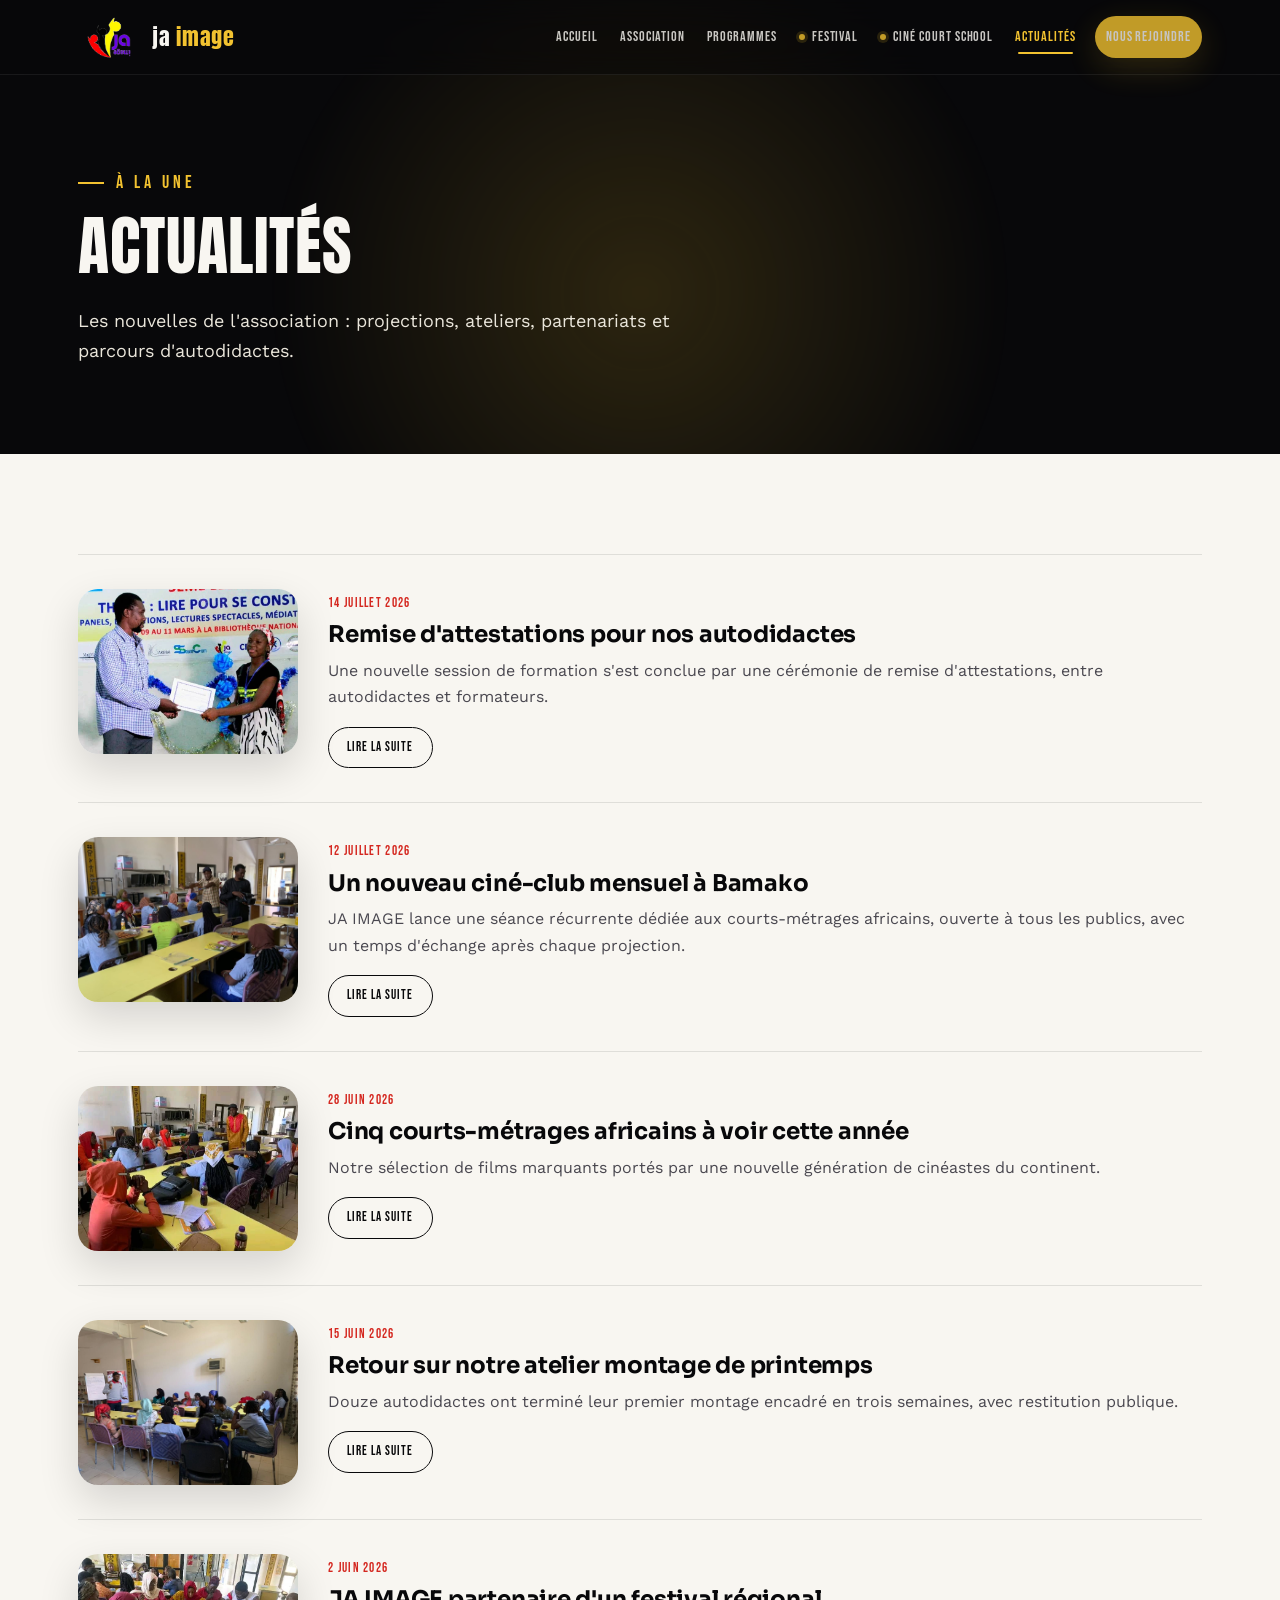
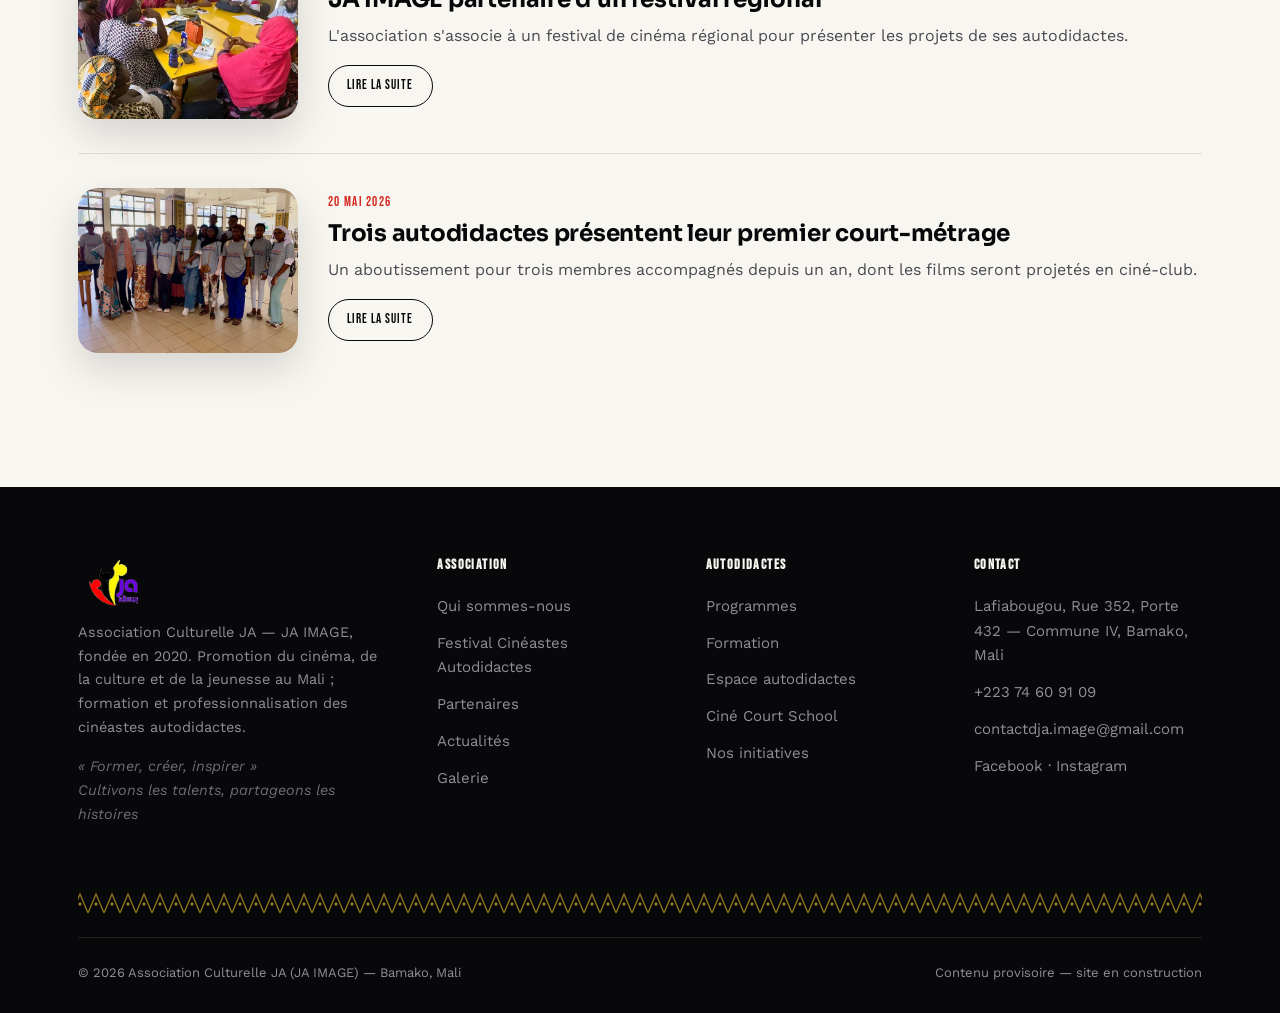
==== commit c6a7f421: "Nouvelle direction : palette resserrée sur l'or projecteur, intro avec projecteur qui éclaire le log" ====
--- a/actualites.html
+++ b/actualites.html
@@ -8,8 +8,8 @@
 <link rel="icon" href="assets/logo.png">
 <link rel="preconnect" href="https://fonts.googleapis.com">
 <link rel="preconnect" href="https://fonts.gstatic.com" crossorigin>
-<link href="https://fonts.googleapis.com/css2?family=Anton&family=Bebas+Neue&family=Work+Sans:wght@400;500;600&display=swap" rel="stylesheet">
-<link rel="stylesheet" href="css/style.css?v=1784119488">
+<link href="https://fonts.googleapis.com/css2?family=Anton&family=Bebas+Neue&family=Sora:wght@600;700;800&family=Work+Sans:wght@400;500;600&display=swap" rel="stylesheet">
+<link rel="stylesheet" href="css/style.css?v=1784120706">
 </head>
 <body>
 
@@ -33,7 +33,7 @@
 </header>
 
 <section class="pagehero">
-  <div class="mesh-bg"><span></span><span></span><span></span></div>
+  <div class="mesh-glow"></div>
   <div class="container">
     <p class="eyebrow">À la une</p>
     <h1>ACTUALITÉS</h1>
@@ -145,6 +145,6 @@
     </div>
   </div>
 </footer>
-<script src="js/main.js?v=1784119488"></script>
+<script src="js/main.js?v=1784120706"></script>
 </body>
 </html>
--- a/css/style.css
+++ b/css/style.css
@@ -1,59 +1,51 @@
 /* =========================================================
-   JA IMAGE — Design System Premium
-   Fond aurora animé, verre dépoli, profondeur 3D, motion
-   soignée. Palette dérivée du logo : or, rouge, violet, noir.
+   JA IMAGE — Design System v3
+   Une seule couleur dominante (or projecteur), fond noir
+   profond, typographie éditoriale moderne, profondeur 3D
+   réservée aux moments qui comptent : intro projecteur,
+   bobine interactive.
    ========================================================= */
 
 :root{
-  --noir-salle:      #08080b;
-  --noir-salle-2:    #131318;
-  --noir-salle-3:    #1c1c24;
-  --or-projecteur:   #f2c230;
-  --or-projecteur-2: #d9a520;
+  --noir:            #08080a;
+  --noir-2:          #131316;
+  --noir-3:          #1c1c20;
+  --or:              #f2c230;
   --or-clair:        #ffe38a;
-  --rouge-rideau:    #d4271f;
-  --rouge-clair:     #ff5b4d;
-  --violet-createur: #7c3aed;
-  --violet-clair:    #b794f6;
-  --ecran:           #f9f7f2;
-  --ecran-doux:      #efece2;
-  --gris-pellicule:  #9a97a3;
+  --or-fonce:        #c99a1c;
+  --rouge:           #d4271f;
+  --violet:          #7c3aed;
+  --creme:           #f8f6f1;
+  --creme-doux:      #eae6db;
+  --gris:            #918e98;
   --gris-fonce:      #4a4850;
 
   --display: 'Anton', 'Arial Narrow', sans-serif;
+  --heading: 'Sora', 'Work Sans', sans-serif;
   --body: 'Work Sans', 'Segoe UI', sans-serif;
   --label: 'Bebas Neue', 'Arial Narrow', sans-serif;
 
   --container: 1180px;
   --radius: 20px;
   --radius-sm: 12px;
-  --radius-lg: 30px;
+  --radius-lg: 28px;
   --radius-pill: 999px;
 
   --ease: cubic-bezier(.16,1,.3,1);
   --ease-out: cubic-bezier(.22,1,.36,1);
   --ease-spring: cubic-bezier(.34,1.56,.64,1);
 
-  --glass-bg: rgba(255,255,255,.045);
-  --glass-bg-strong: rgba(255,255,255,.07);
-  --glass-border: rgba(255,255,255,.10);
-  --glow-or: 0 0 0 rgba(242,194,48,0);
-  --shadow-soft: 0 20px 50px rgba(0,0,0,.12);
-  --shadow-lift: 0 30px 80px rgba(0,0,0,.45);
-  --shadow-glow: 0 10px 40px rgba(242,194,48,.18), 0 4px 14px rgba(0,0,0,.3);
+  --shadow-soft: 0 16px 40px rgba(0,0,0,.14);
+  --shadow-lift: 0 26px 70px rgba(0,0,0,.4);
+  --shadow-glow: 0 10px 34px rgba(242,194,48,.22);
 }
 
 *,*::before,*::after{ box-sizing:border-box; }
 html{ scroll-behavior:smooth; overflow-x:hidden; }
 body{
-  margin:0;
-  background:var(--ecran);
-  color:var(--noir-salle);
-  font-family:var(--body);
-  font-size:16px;
-  line-height:1.65;
-  -webkit-font-smoothing:antialiased;
-  overflow-x:hidden;
+  margin:0; background:var(--creme); color:var(--noir);
+  font-family:var(--body); font-size:16px; line-height:1.65;
+  -webkit-font-smoothing:antialiased; overflow-x:hidden;
 }
 @media (prefers-reduced-motion: reduce){
   *{ animation-duration:0.001ms !important; animation-iteration-count:1 !important; transition-duration:0.001ms !important; scroll-behavior:auto !important; }
@@ -61,174 +53,108 @@
 
 img{ max-width:100%; display:block; }
 a{ color:inherit; text-decoration:none; }
-h1,h2,h3,h4{ font-family:var(--display); font-weight:400; letter-spacing:.01em; margin:0 0 .4em; line-height:1.05; text-transform:uppercase; }
+h1,h2,h3,h4{ font-family:var(--heading); font-weight:700; letter-spacing:-.01em; margin:0 0 .4em; line-height:1.08; text-transform:none; }
+h1{ font-family:var(--display); text-transform:uppercase; letter-spacing:.01em; font-weight:400; }
 p{ margin:0 0 1em; }
 ul{ margin:0; padding:0; list-style:none; }
 button{ font-family:inherit; cursor:pointer; }
 
-::selection{ background:var(--or-projecteur); color:var(--noir-salle); }
-:focus-visible{ outline:3px solid var(--violet-clair); outline-offset:3px; }
+::selection{ background:var(--or); color:var(--noir); }
+:focus-visible{ outline:3px solid var(--violet); outline-offset:3px; }
 
 .container{ max-width:var(--container); margin:0 auto; padding:0 28px; position:relative; }
 
-/* ---------- Curseur personnalisé (desktop uniquement) ---------- */
-.cursor-dot, .cursor-ring{
-  position:fixed; top:0; left:0; pointer-events:none; z-index:9998;
-  border-radius:50%; transform:translate(-50%,-50%);
-  will-change:transform; opacity:0; transition:opacity .3s ease;
-}
-.cursor-dot{ width:7px; height:7px; background:var(--or-projecteur); }
-.cursor-ring{
-  width:34px; height:34px; border:1.5px solid rgba(242,194,48,.55);
-  transition:opacity .3s ease, width .25s var(--ease-out), height .25s var(--ease-out), border-color .25s ease;
-}
-.cursor-ring.hover{ width:56px; height:56px; border-color:rgba(242,194,48,.9); background:rgba(242,194,48,.08); }
+/* ---------- Curseur personnalisé ---------- */
+.cursor-dot, .cursor-ring{ position:fixed; top:0; left:0; pointer-events:none; z-index:9998; border-radius:50%; transform:translate(-50%,-50%); opacity:0; transition:opacity .3s ease; }
+.cursor-dot{ width:6px; height:6px; background:var(--or); }
+.cursor-ring{ width:32px; height:32px; border:1.5px solid rgba(242,194,48,.5); transition:opacity .3s ease, width .25s var(--ease-out), height .25s var(--ease-out); }
+.cursor-ring.hover{ width:52px; height:52px; border-color:rgba(242,194,48,.85); background:rgba(242,194,48,.08); }
 body.cursor-ready .cursor-dot, body.cursor-ready .cursor-ring{ opacity:1; }
 @media (hover:none), (pointer:coarse){ .cursor-dot,.cursor-ring{ display:none; } }
 
-/* ---------- Fond aurora (mesh gradient animé) ---------- */
-.mesh-bg{ position:absolute; inset:0; overflow:hidden; z-index:0; pointer-events:none; }
-.mesh-bg span{
-  position:absolute; border-radius:50%; filter:blur(70px); opacity:.55;
-  animation:meshFloat 22s ease-in-out infinite;
-}
-.mesh-bg span:nth-child(1){ width:46vw; height:46vw; max-width:620px; max-height:620px; background:radial-gradient(circle, var(--or-projecteur), transparent 70%); top:-14%; left:-8%; animation-delay:0s; }
-.mesh-bg span:nth-child(2){ width:38vw; height:38vw; max-width:520px; max-height:520px; background:radial-gradient(circle, var(--violet-createur), transparent 70%); bottom:-16%; right:-6%; animation-delay:-7s; }
-.mesh-bg span:nth-child(3){ width:30vw; height:30vw; max-width:420px; max-height:420px; background:radial-gradient(circle, var(--rouge-rideau), transparent 70%); top:36%; right:18%; animation-delay:-14s; opacity:.4; }
-@keyframes meshFloat{
-  0%,100%{ transform:translate(0,0) scale(1); }
-  33%{ transform:translate(4%,6%) scale(1.08); }
-  66%{ transform:translate(-3%,-4%) scale(.96); }
-}
-@media (prefers-reduced-motion: reduce){ .mesh-bg span{ animation:none; } }
-
-.eyebrow{
-  font-family:var(--label); font-size:15px; letter-spacing:.22em; text-transform:uppercase;
-  color:var(--rouge-rideau); display:flex; align-items:center; gap:12px; margin-bottom:14px;
-}
-.eyebrow::before{ content:""; width:26px; height:2px; background:var(--rouge-rideau); display:inline-block; }
-.section--dark .eyebrow, .section--dark .eyebrow::before{ color:var(--or-projecteur); background:var(--or-projecteur); }
-
-/* ---------- Boutons premium (pilule, lueur, magnétiques) ---------- */
+/* ---------- Lueur douce (remplace l'aurora tricolore) ---------- */
+.mesh-glow{ position:absolute; inset:0; overflow:hidden; z-index:0; pointer-events:none; }
+.mesh-glow::before{
+  content:""; position:absolute; width:60vw; height:60vw; max-width:820px; max-height:820px;
+  background:radial-gradient(circle, rgba(242,194,48,.16), transparent 68%);
+  top:-20%; left:50%; transform:translateX(-50%); filter:blur(10px);
+  animation:glowPulse 10s ease-in-out infinite;
+}
+@keyframes glowPulse{ 0%,100%{ opacity:.7; } 50%{ opacity:1; } }
+
+.eyebrow{ font-family:var(--label); font-size:15px; letter-spacing:.22em; text-transform:uppercase; color:var(--rouge); display:flex; align-items:center; gap:12px; margin-bottom:14px; }
+.eyebrow::before{ content:""; width:26px; height:2px; background:var(--rouge); display:inline-block; }
+.section--dark .eyebrow, .section--dark .eyebrow::before{ color:var(--or); background:var(--or); }
+
+/* ---------- Boutons ---------- */
 .btn{
   display:inline-flex; align-items:center; gap:10px; position:relative;
   font-family:var(--label); font-size:16px; letter-spacing:.08em; text-transform:uppercase;
-  padding:15px 30px; border:1.5px solid var(--noir-salle); border-radius:var(--radius-pill);
+  padding:15px 30px; border:1.5px solid var(--noir); border-radius:var(--radius-pill);
   transition:transform .35s var(--ease-spring), box-shadow .35s var(--ease), background .3s ease, color .3s ease, border-color .3s ease;
-  white-space:nowrap; will-change:transform;
-}
-.btn--primary{
-  background:linear-gradient(135deg, var(--or-clair), var(--or-projecteur) 55%, var(--or-projecteur-2));
-  border-color:transparent; color:var(--noir-salle); box-shadow:var(--shadow-glow);
-}
-.btn--primary:hover{ transform:translateY(-3px) scale(1.03); box-shadow:0 18px 50px rgba(242,194,48,.35), 0 6px 18px rgba(0,0,0,.35); }
-.btn--outline{ background:rgba(255,255,255,.03); color:var(--noir-salle); backdrop-filter:blur(6px); }
-.btn--outline:hover{ transform:translateY(-3px) scale(1.03); background:var(--noir-salle); color:var(--ecran); box-shadow:var(--shadow-lift); }
-.section--dark .btn--outline{ color:var(--ecran); border-color:rgba(255,255,255,.35); }
-.section--dark .btn--outline:hover{ background:var(--ecran); color:var(--noir-salle); }
-
-/* ---------- Bande de pellicule ---------- */
-.filmstrip{
-  height:14px;
-  background-image:repeating-linear-gradient(90deg, var(--noir-salle) 0 10px, transparent 10px 24px);
-  position:relative;
-}
-.filmstrip::before, .filmstrip::after{ content:""; position:absolute; top:3px; width:8px; height:8px; background:var(--ecran); left:1px; }
-
-/* ---------- Marquee ---------- */
-.marquee{
-  background:linear-gradient(90deg, var(--or-projecteur-2), var(--or-projecteur) 50%, var(--or-clair));
-  color:var(--noir-salle); overflow:hidden; white-space:nowrap; padding:14px 0; position:relative; z-index:2;
-}
-.marquee__track{ display:inline-flex; align-items:center; gap:0; animation:marqueeScroll 26s linear infinite; will-change:transform; }
-.marquee__track span{
-  font-family:var(--label); font-size:16px; letter-spacing:.1em; text-transform:uppercase;
-  padding:0 22px; display:inline-flex; align-items:center; gap:22px;
-}
+  white-space:nowrap;
+}
+.btn--primary{ background:linear-gradient(135deg, var(--or-clair), var(--or) 60%, var(--or-fonce)); border-color:transparent; color:var(--noir); box-shadow:var(--shadow-glow); }
+.btn--primary:hover{ transform:translateY(-3px) scale(1.03); box-shadow:0 18px 46px rgba(242,194,48,.35); }
+.btn--outline{ background:rgba(255,255,255,.03); color:var(--noir); }
+.btn--outline:hover{ transform:translateY(-3px) scale(1.03); background:var(--noir); color:var(--creme); box-shadow:var(--shadow-lift); }
+.section--dark .btn--outline{ color:var(--creme); border-color:rgba(255,255,255,.3); }
+.section--dark .btn--outline:hover{ background:var(--creme); color:var(--noir); }
+
+.marquee{ background:linear-gradient(90deg, var(--or-fonce), var(--or) 50%, var(--or-clair)); color:var(--noir); overflow:hidden; white-space:nowrap; padding:14px 0; position:relative; z-index:2; }
+.marquee__track{ display:inline-flex; align-items:center; gap:0; animation:marqueeScroll 26s linear infinite; }
+.marquee__track span{ font-family:var(--label); font-size:16px; letter-spacing:.1em; text-transform:uppercase; padding:0 22px; display:inline-flex; align-items:center; gap:22px; }
 @keyframes marqueeScroll{ from{ transform:translateX(0); } to{ transform:translateX(-50%); } }
 @media (prefers-reduced-motion: reduce){ .marquee__track{ animation:none; } }
 
 .bogolan-band{
-  height:22px; background-color:var(--noir-salle);
+  height:22px; background-color:var(--noir);
   background-image:url("data:image/svg+xml,%3Csvg xmlns='http://www.w3.org/2000/svg' width='48' height='22' viewBox='0 0 48 22'%3E%3Cpath d='M0 22 L8 3 L16 22 M16 22 L24 3 L32 22 M32 22 L40 3 L48 22' fill='none' stroke='%23f2c230' stroke-width='1.4' stroke-opacity='0.55'/%3E%3Ccircle cx='8' cy='13' r='1.5' fill='%23f2c230' fill-opacity='0.7'/%3E%3Ccircle cx='24' cy='13' r='1.5' fill='%23f2c230' fill-opacity='0.7'/%3E%3Ccircle cx='40' cy='13' r='1.5' fill='%23f2c230' fill-opacity='0.7'/%3E%3C/svg%3E");
   background-repeat:repeat-x; background-position:center; position:relative; z-index:2;
 }
 
 .nav-list a.flagship{ display:flex; align-items:center; gap:7px; }
-.nav-list a.flagship::before{
-  content:""; width:6px; height:6px; border-radius:50%; background:var(--or-projecteur);
-  box-shadow:0 0 0 3px rgba(242,194,48,.18); animation:pulseDot 2s ease-in-out infinite;
-}
+.nav-list a.flagship::before{ content:""; width:6px; height:6px; border-radius:50%; background:var(--or); box-shadow:0 0 0 3px rgba(242,194,48,.18); animation:pulseDot 2s ease-in-out infinite; }
 @keyframes pulseDot{ 0%,100%{ box-shadow:0 0 0 3px rgba(242,194,48,.18);} 50%{ box-shadow:0 0 0 6px rgba(242,194,48,.28);} }
 
-.credit-line{
-  font-family:var(--label); letter-spacing:.08em; font-size:13px; color:var(--gris-pellicule);
-  border-left:2px solid var(--or-projecteur); padding-left:14px; margin-top:18px;
-}
-
-.ccs-badge{
-  display:inline-flex; align-items:center; justify-content:center;
-  background:var(--ecran); border-radius:var(--radius); padding:18px;
-  box-shadow:var(--shadow-lift); width:168px; height:168px; flex-shrink:0;
-}
+.credit-line{ font-family:var(--label); letter-spacing:.08em; font-size:13px; color:var(--gris); border-left:2px solid var(--or); padding-left:14px; margin-top:18px; }
+
+.ccs-badge{ display:inline-flex; align-items:center; justify-content:center; background:var(--creme); border-radius:var(--radius); padding:18px; box-shadow:var(--shadow-lift); width:168px; height:168px; flex-shrink:0; }
 .ccs-badge img{ width:100%; height:100%; object-fit:contain; }
 
 .rule-list{ display:flex; flex-direction:column; gap:0; }
 .rule-list li{ display:flex; gap:16px; padding:16px 0; border-top:1px solid rgba(247,244,236,.1); }
 .rule-list li:last-child{ border-bottom:1px solid rgba(247,244,236,.1); }
-.rule-list b{ font-family:var(--label); color:var(--or-projecteur); font-size:14px; letter-spacing:.06em; min-width:150px; }
-.rule-list span{ color:var(--gris-pellicule); }
+.rule-list b{ font-family:var(--label); color:var(--or); font-size:14px; letter-spacing:.06em; min-width:150px; }
+.rule-list span{ color:var(--gris); }
 @media (max-width:560px){ .rule-list li{ flex-direction:column; gap:6px; } .rule-list b{ min-width:0; } }
 
-/* ---------- En-tête verre dépoli ---------- */
-.site-header{
-  position:fixed; top:0; left:0; right:0; z-index:500;
-  background:rgba(8,8,11,.5);
-  backdrop-filter:blur(18px) saturate(160%);
-  -webkit-backdrop-filter:blur(18px) saturate(160%);
-  border-bottom:1px solid rgba(255,255,255,.08);
-  transition:all .4s var(--ease);
-}
-.site-header.scrolled{
-  background:rgba(8,8,11,.82); box-shadow:0 10px 40px rgba(0,0,0,.35);
-  border-bottom-color:rgba(255,255,255,.12);
-}
+/* ---------- En-tête ---------- */
+.site-header{ position:fixed; top:0; left:0; right:0; z-index:500; background:rgba(8,8,10,.55); backdrop-filter:blur(16px) saturate(150%); -webkit-backdrop-filter:blur(16px) saturate(150%); border-bottom:1px solid rgba(255,255,255,.07); transition:all .4s var(--ease); }
+.site-header.scrolled{ background:rgba(8,8,10,.86); box-shadow:0 10px 40px rgba(0,0,0,.3); }
+.site-header .container{ display:flex; align-items:center; justify-content:space-between; min-height:74px; transition:min-height .35s ease; }
 .site-header.scrolled .container{ min-height:60px; }
-.site-header .container{ display:flex; align-items:center; justify-content:space-between; min-height:74px; transition:min-height .35s ease; }
 .brand{ display:flex; align-items:center; gap:12px; }
-.brand img{ height:44px; width:auto; transition:height .35s ease; filter:drop-shadow(0 4px 14px rgba(242,194,48,.25)); }
+.brand img{ height:44px; width:auto; transition:height .35s ease; }
 .site-header.scrolled .brand img{ height:34px; }
-.brand span{ font-family:var(--display); color:var(--ecran); font-size:22px; letter-spacing:.03em; }
-.brand span em{ font-style:normal; color:var(--violet-clair); }
+.brand span{ font-family:var(--display); color:var(--creme); font-size:22px; letter-spacing:.03em; }
+.brand span em{ font-style:normal; color:var(--or); }
 
 .nav-list{ display:flex; align-items:center; gap:0; flex-wrap:wrap; justify-content:flex-end; }
-.nav-list a{
-  font-family:var(--label); font-size:13.5px; letter-spacing:.07em; text-transform:uppercase;
-  color:var(--ecran); opacity:.82; padding:10px 11px; position:relative;
-  transition:opacity .2s ease, color .2s ease;
-}
-.nav-list a:hover, .nav-list a.active{ opacity:1; color:var(--or-projecteur); }
-.nav-list a.active::after{ content:""; position:absolute; left:14px; right:14px; bottom:4px; height:2px; background:var(--or-projecteur); border-radius:2px; }
-.nav-cta{
-  margin-left:8px; background:linear-gradient(135deg, var(--rouge-clair), var(--rouge-rideau)); color:#fff;
-  font-family:var(--label); font-size:14px; letter-spacing:.09em; text-transform:uppercase;
-  padding:10px 20px; border-radius:var(--radius-pill);
-  transition:transform .3s var(--ease-spring), box-shadow .3s ease;
-  box-shadow:0 8px 24px rgba(212,39,31,.35);
-}
-.nav-cta:hover{ transform:translateY(-2px) scale(1.04); box-shadow:0 12px 32px rgba(212,39,31,.5); }
-.nav-toggle{ display:none; background:none; border:0; color:var(--ecran); font-size:26px; padding:6px; }
+.nav-list a{ font-family:var(--label); font-size:13.5px; letter-spacing:.07em; text-transform:uppercase; color:var(--creme); opacity:.8; padding:10px 11px; position:relative; transition:opacity .2s ease, color .2s ease; }
+.nav-list a:hover, .nav-list a.active{ opacity:1; color:var(--or); }
+.nav-list a.active::after{ content:""; position:absolute; left:14px; right:14px; bottom:4px; height:2px; background:var(--or); border-radius:2px; }
+.nav-cta{ margin-left:8px; background:var(--or); color:var(--noir); font-family:var(--label); font-size:14px; letter-spacing:.09em; text-transform:uppercase; padding:10px 20px; border-radius:var(--radius-pill); transition:transform .3s var(--ease-spring), box-shadow .3s ease; box-shadow:var(--shadow-glow); }
+.nav-cta:hover{ transform:translateY(-2px) scale(1.04); }
+.nav-toggle{ display:none; background:none; border:0; color:var(--creme); font-size:26px; padding:6px; }
 
 @media (max-width:1080px){
   .nav-list{
     position:fixed; top:74px; left:0; right:0;
     height:calc(100vh - 74px); height:calc(100dvh - 74px);
-    background:rgba(8,8,11,.98); backdrop-filter:blur(24px);
+    background:rgba(8,8,10,.98); backdrop-filter:blur(20px);
     flex-direction:column; align-items:flex-start; padding:20px 28px;
-    gap:2px; z-index:20;
-    transform:translateX(100%);
-    transition:transform .4s var(--ease);
-    overflow-y:auto;
+    gap:2px; z-index:20; transform:translateX(100%); transition:transform .4s var(--ease); overflow-y:auto;
   }
   .nav-list.open{ transform:translateX(0); }
   .nav-list a{ width:100%; padding:16px 6px; border-bottom:1px solid rgba(247,244,236,.08); font-size:15px; }
@@ -236,153 +162,103 @@
   .nav-toggle{ display:block; }
 }
 
-/* ---------- Bobine (icône réutilisable) ---------- */
-.reel{ display:block; filter:drop-shadow(0 4px 14px rgba(0,0,0,.4)); }
+/* ---------- Bobine (icône réutilisable : reel_svg) ---------- */
+.reel{ display:block; }
 .reel--spin{ animation:reelSpin 6s linear infinite; }
 @keyframes reelSpin{ to{ transform:rotate(360deg); } }
 
-.intro__reel-row{ display:flex; align-items:center; justify-content:center; gap:26px; position:relative; }
-.intro__reel-row::before{
-  content:""; position:absolute; left:50%; top:50%; transform:translate(-50%,-50%);
-  width:70%; height:3px; background:linear-gradient(90deg, transparent, rgba(242,194,48,.5) 20%, rgba(242,194,48,.5) 80%, transparent);
-  z-index:-1; opacity:0; animation:fadeUp .6s ease .1s forwards;
-}
-.intro__reel-row .reel{ width:92px; height:92px; opacity:0; animation:fadeUp .6s ease .1s forwards, reelSpin 5s linear infinite; flex-shrink:0; }
-@media (max-width:700px){ .intro__reel-row{ gap:14px; } .intro__reel-row .reel{ width:52px; height:52px; } }
-@media (max-width:560px){ .intro__reel-row .reel{ width:44px; height:44px; } .intro__stage{ width:min(58vw,320px); } }
-
-/* ---------- Intro cinématique ---------- */
-.intro{ position:fixed; inset:0; z-index:9999; background:var(--noir-salle); display:flex; align-items:center; justify-content:center; overflow:hidden; }
+/* =====================================================================
+   INTRO — Projecteur qui éclaire et projette le logo
+   ===================================================================== */
+.intro{ position:fixed; inset:0; z-index:9999; background:var(--noir); display:flex; align-items:center; justify-content:center; overflow:hidden; }
 .intro.hide{ animation:introOut .8s ease forwards; pointer-events:none; }
 @keyframes introOut{ to{ opacity:0; visibility:hidden; } }
 
+.intro__grain{ position:absolute; inset:0; background-image:radial-gradient(rgba(255,255,255,.05) 1px, transparent 1px); background-size:3px 3px; opacity:.4; mix-blend-mode:overlay; animation:grainShift .4s steps(3) infinite; }
+@keyframes grainShift{ 0%{transform:translate(0,0);} 33%{transform:translate(-1px,1px);} 66%{transform:translate(1px,-1px);} 100%{transform:translate(0,0);} }
+.intro__flicker{ position:absolute; inset:0; background:var(--noir); z-index:5; animation:projectorFlicker 1.3s steps(1) forwards; }
+@keyframes projectorFlicker{ 0%{ opacity:1; } 10%{ opacity:.2; } 18%{ opacity:1; } 26%{ opacity:.08; } 40%{ opacity:.85; } 55%{ opacity:.15; } 70%{ opacity:1; } 100%{ opacity:0; visibility:hidden; } }
+
+.intro__rig{ position:absolute; left:4%; top:50%; transform:translateY(-50%); z-index:3; opacity:0; animation:rigIn .8s var(--ease-out) .2s forwards; }
+@keyframes rigIn{ to{ opacity:1; } }
+.intro__rig svg{ width:150px; height:auto; filter:drop-shadow(0 10px 30px rgba(0,0,0,.6)); }
+.intro__rig .lens-glow{ animation:lensGlow 1.6s ease-in-out .9s infinite; transform-origin:185px 85px; }
+@keyframes lensGlow{ 0%,100%{ opacity:.5; } 50%{ opacity:1; } }
+.intro__rig .reel-top{ animation:reelSpin 8s linear infinite; transform-origin:70px 40px; }
+.intro__rig .reel-top2{ animation:reelSpin 8s linear infinite reverse; transform-origin:150px 40px; }
+
 .intro__beam{
-  position:absolute; top:-20%; left:50%; width:5px; height:160%;
-  background:linear-gradient(180deg, rgba(242,194,48,0) 0%, rgba(242,194,48,.55) 45%, rgba(242,194,48,0) 100%);
-  transform-origin:top center; animation:beamSweep 5.5s ease-in-out infinite; filter:blur(1px);
-}
-@keyframes beamSweep{
-  0%{ transform:translateX(-50%) rotate(-38deg); opacity:.15; }
-  50%{ transform:translateX(-50%) rotate(38deg); opacity:.85; }
-  100%{ transform:translateX(-50%) rotate(-38deg); opacity:.15; }
-}
-.intro__grain{
-  position:absolute; inset:0; background-image:radial-gradient(rgba(255,255,255,.05) 1px, transparent 1px);
-  background-size:3px 3px; opacity:.5; mix-blend-mode:overlay; animation:grainShift .4s steps(3) infinite;
-}
-@keyframes grainShift{ 0%{transform:translate(0,0);} 33%{transform:translate(-1px,1px);} 66%{transform:translate(1px,-1px);} 100%{transform:translate(0,0);} }
-.intro__flicker{ position:absolute; inset:0; background:var(--noir-salle); z-index:5; animation:projectorFlicker 1.4s steps(1) forwards; }
-@keyframes projectorFlicker{
-  0%{ opacity:1; } 8%{ opacity:.15; } 14%{ opacity:1; } 20%{ opacity:.05; }
-  28%{ opacity:.9; } 38%{ opacity:.2; } 50%{ opacity:1; } 100%{ opacity:0; visibility:hidden; }
-}
-.intro__content{ position:relative; z-index:2; text-align:center; color:var(--ecran); }
-
-.intro__stage{ position:relative; width:min(62vw,380px); aspect-ratio:715/505; margin:0 auto 8px; animation:stageBreathe 2.4s ease-in-out 3.5s infinite; }
-.intro__stage .piece{ position:absolute; inset:0; width:100%; height:100%; object-fit:contain; opacity:0; }
-.piece--black{  animation:pieceInBlack  1.15s cubic-bezier(.19,1.3,.32,1) .5s  forwards; }
-.piece--red{    animation:pieceInRed    1.25s cubic-bezier(.19,1.3,.32,1) .85s forwards; }
-.piece--yellow{ animation:pieceInYellow 1.25s cubic-bezier(.19,1.3,.32,1) .85s forwards; }
-.piece--purple{ animation:pieceInPurple 1.05s cubic-bezier(.19,1.3,.32,1) 2.05s forwards; }
-@keyframes pieceInBlack{ 0%{ opacity:0; transform:translateY(-260%) rotate(18deg) scale(.5); } 60%{ opacity:1; } 100%{ opacity:1; transform:translateY(0) rotate(0) scale(1); } }
-@keyframes pieceInRed{ 0%{ opacity:0; transform:translate(-210%,110%) rotate(-45deg) scale(.5); } 60%{ opacity:1; } 100%{ opacity:1; transform:translate(0,0) rotate(0) scale(1); } }
-@keyframes pieceInYellow{ 0%{ opacity:0; transform:translate(210%,-90%) rotate(50deg) scale(.5); } 60%{ opacity:1; } 100%{ opacity:1; transform:translate(0,0) rotate(0) scale(1); } }
-@keyframes pieceInPurple{ 0%{ opacity:0; transform:translateY(200%) scale(.6); } 100%{ opacity:1; transform:translateY(0) scale(1); } }
-@keyframes stageBreathe{ 0%,100%{ filter:drop-shadow(0 0 0 rgba(242,194,48,0)); } 50%{ filter:drop-shadow(0 0 34px rgba(242,194,48,.45)); } }
-.intro__stage.punch{ animation:stagePunch .55s ease forwards; }
-@keyframes stagePunch{ to{ transform:scale(1.07); filter:brightness(1.25) drop-shadow(0 10px 40px rgba(242,194,48,.35)); } }
-
-.intro__flash{
-  position:absolute; inset:-20%; border-radius:50%; pointer-events:none;
-  background:radial-gradient(circle, rgba(242,194,48,.95) 0%, rgba(242,194,48,0) 68%);
-  opacity:0; animation:flashPulse .75s ease 5.55s forwards;
-}
-@keyframes flashPulse{ 0%{opacity:0; transform:scale(.5);} 45%{opacity:.9; transform:scale(1.3);} 100%{opacity:0; transform:scale(2.3);} }
-.intro__tagline{
-  font-family:var(--label); letter-spacing:.26em; text-transform:uppercase; font-size:13px;
-  color:var(--gris-pellicule); margin-top:8px; opacity:0; animation:fadeUp .7s ease 3.45s forwards;
-}
-.intro__bar{ width:180px; height:2px; background:rgba(247,244,236,.15); margin:22px auto 0; position:relative; overflow:hidden; opacity:0; animation:fadeUp .6s ease 3.7s forwards; }
-.intro__bar::after{ content:""; position:absolute; left:0; top:0; bottom:0; width:0%; background:var(--or-projecteur); animation:barFill 1.7s ease 3.85s forwards; }
+  position:absolute; left:11%; top:50%; transform:translateY(-50%) scaleX(0); transform-origin:left center;
+  width:78%; height:280px;
+  clip-path:polygon(0% 38%, 0% 62%, 100% 4%, 100% 96%);
+  background:linear-gradient(90deg, rgba(242,194,48,.5), rgba(242,194,48,.12) 55%, transparent 92%);
+  filter:blur(2px); animation:beamGrow 1s var(--ease-out) 1.05s forwards; z-index:1;
+}
+@keyframes beamGrow{ to{ transform:translateY(-50%) scaleX(1); } }
+.intro__dust{ position:absolute; inset:0; background-image:radial-gradient(rgba(255,227,138,.5) 1px, transparent 1.4px); background-size:14px 14px; opacity:0; animation:fadeUp .8s ease 1.4s forwards, grainShift 3s steps(6) infinite; mix-blend-mode:screen; z-index:1; }
+
+.intro__content{ position:relative; z-index:2; text-align:center; color:var(--creme); }
+.intro__stage{ position:relative; width:min(56vw,360px); aspect-ratio:715/505; margin:0 auto 8px; }
+.intro__stage .piece{ position:absolute; inset:0; width:100%; height:100%; object-fit:contain; opacity:0; filter:blur(22px); transform:scale(1.18); }
+.piece--black{ animation:projectFocus 1.3s var(--ease-out) 1.5s forwards; }
+.piece--red{ animation:projectFocus 1.3s var(--ease-out) 1.65s forwards; }
+.piece--yellow{ animation:projectFocus 1.3s var(--ease-out) 1.65s forwards; }
+.piece--purple{ animation:projectFocus 1.3s var(--ease-out) 1.85s forwards; }
+@keyframes projectFocus{ to{ opacity:1; filter:blur(0); transform:scale(1); } }
+.intro__stage.punch{ animation:stagePunch .5s ease forwards; }
+@keyframes stagePunch{ to{ transform:scale(1.05); filter:drop-shadow(0 0 30px rgba(242,194,48,.4)); } }
+
+.intro__flash{ position:absolute; inset:-20%; border-radius:50%; pointer-events:none; background:radial-gradient(circle, rgba(242,194,48,.95) 0%, rgba(242,194,48,0) 68%); opacity:0; animation:flashPulse .7s ease 4.6s forwards; }
+@keyframes flashPulse{ 0%{opacity:0; transform:scale(.5);} 45%{opacity:.85; transform:scale(1.3);} 100%{opacity:0; transform:scale(2.2);} }
+
+.intro__tagline{ font-family:var(--label); letter-spacing:.26em; text-transform:uppercase; font-size:13px; color:var(--gris); margin-top:8px; opacity:0; animation:fadeUp .7s ease 2.6s forwards; }
+.intro__bar{ width:180px; height:2px; background:rgba(247,244,236,.15); margin:22px auto 0; position:relative; overflow:hidden; opacity:0; animation:fadeUp .6s ease 2.8s forwards; }
+.intro__bar::after{ content:""; position:absolute; left:0; top:0; bottom:0; width:0%; background:var(--or); animation:barFill 1.4s ease 2.95s forwards; }
 @keyframes barFill{ to{ width:100%; } }
 @keyframes fadeUp{ from{ opacity:0; transform:translateY(14px);} to{ opacity:1; transform:translateY(0);} }
-.intro__skip{
-  position:absolute; bottom:28px; right:28px; z-index:3;
-  font-family:var(--label); letter-spacing:.12em; text-transform:uppercase; font-size:13px;
-  color:var(--gris-pellicule); background:rgba(255,255,255,.04); backdrop-filter:blur(8px);
-  border:1px solid rgba(247,244,236,.25); padding:9px 18px; border-radius:var(--radius-pill);
-  opacity:0; animation:fadeUp .7s ease 1.2s forwards; transition:color .2s ease, border-color .2s ease;
-}
-.intro__skip:hover{ color:var(--ecran); border-color:var(--ecran); }
-
-/* ---------- Bobine verticale (accueil, pilotée par le scroll) ---------- */
-.reel-strip{
-  position:fixed; top:98px; right:14px; bottom:16px; width:46px; z-index:60;
-  display:flex; flex-direction:column; align-items:center; pointer-events:none;
-}
-.reel-strip .reel{ width:40px; height:40px; margin-bottom:8px; flex-shrink:0; }
-.reel-strip .reel.reel--spin{ animation:none; }
-.reel-strip__window{
-  flex:1; width:100%; border-radius:var(--radius-sm); overflow:hidden; position:relative;
-  background:var(--noir-salle); box-shadow:var(--shadow-soft); border:1px solid rgba(255,255,255,.08);
-  -webkit-mask-image:linear-gradient(180deg, transparent 0, black 24px, black calc(100% - 24px), transparent 100%);
-          mask-image:linear-gradient(180deg, transparent 0, black 24px, black calc(100% - 24px), transparent 100%);
-}
-.reel-strip__track{ display:flex; flex-direction:column; will-change:transform; }
-.reel-strip__frame{ width:100%; aspect-ratio:3/4; position:relative; padding:0 7px 8px; }
-.reel-strip__frame img{ width:100%; height:100%; object-fit:cover; border-radius:6px; display:block; }
-.reel-strip__frame::before,.reel-strip__frame::after{
-  content:""; position:absolute; top:0; bottom:8px; width:7px;
-  background-image:radial-gradient(circle, var(--or-projecteur) 1.6px, transparent 2px);
-  background-size:7px 15px; background-repeat:repeat-y; background-position:center; opacity:.6;
-}
-.reel-strip__frame::before{ left:0; }
-.reel-strip__frame::after{ right:0; }
-@media (max-width:1300px){ .reel-strip{ display:none; } }
-@media (prefers-reduced-motion:reduce){ .reel-strip .reel{ animation:none !important; } }
+.intro__skip{ position:absolute; bottom:28px; right:28px; z-index:4; font-family:var(--label); letter-spacing:.12em; text-transform:uppercase; font-size:13px; color:var(--gris); background:rgba(255,255,255,.04); border:1px solid rgba(247,244,236,.25); padding:9px 18px; border-radius:var(--radius-pill); opacity:0; animation:fadeUp .7s ease 1s forwards; transition:color .2s ease, border-color .2s ease; }
+.intro__skip:hover{ color:var(--creme); border-color:var(--creme); }
+@media (max-width:700px){
+  .intro__rig{ left:2%; }
+  .intro__rig svg{ width:90px; }
+  .intro__beam{ left:9%; height:180px; }
+}
+@media (max-width:520px){ .intro__rig{ display:none; } .intro__beam{ left:0; } }
+
+/* =====================================================================
+   BOBINE 3D INTERACTIVE
+   ===================================================================== */
+.wheel-section{ background:var(--noir); color:var(--creme); overflow:hidden; position:relative; }
+.wheel-section .section-head{ max-width:640px; margin-left:auto; margin-right:auto; text-align:center; }
+.wheel-section .eyebrow{ justify-content:center; }
+.wheel3d{ display:flex; justify-content:center; padding:36px 0 12px; position:relative; z-index:2; }
+.wheel3d__stage{ perspective:1900px; width:100%; max-width:920px; height:340px; display:flex; align-items:center; justify-content:center; }
+.wheel3d__ring{ position:relative; width:180px; height:250px; transform-style:preserve-3d; cursor:grab; touch-action:pan-y; }
+.wheel3d__ring.dragging{ cursor:grabbing; }
+.wheel3d__item{
+  position:absolute; inset:0; transform:rotateY(var(--angle)) translateZ(290px);
+  border-radius:16px; overflow:hidden; backface-visibility:hidden;
+  box-shadow:0 20px 50px rgba(0,0,0,.55), 0 0 0 1px rgba(255,255,255,.07);
+  user-select:none;
+}
+.wheel3d__item img{ width:100%; height:100%; object-fit:cover; pointer-events:none; user-select:none; -webkit-user-drag:none; }
+.wheel3d__hint{ text-align:center; font-family:var(--label); letter-spacing:.14em; text-transform:uppercase; font-size:12.5px; color:var(--gris); margin-top:6px; position:relative; z-index:2; }
+.wheel3d__hint svg{ width:14px; height:14px; vertical-align:-2px; }
+@media (max-width:700px){ .wheel3d__stage{ height:260px; } .wheel3d__ring{ width:140px; height:195px; } .wheel3d__item{ transform:rotateY(var(--angle)) translateZ(220px); } }
 
 /* ---------- Hero ---------- */
-.hero{
-  position:relative; min-height:100vh; display:flex; align-items:flex-end;
-  background:var(--noir-salle); color:var(--ecran); padding:150px 0 0; overflow:hidden;
-  perspective:1400px;
-}
+.hero{ position:relative; min-height:94vh; display:flex; align-items:flex-end; background:var(--noir); color:var(--creme); padding:150px 0 0; overflow:hidden; }
 .hero__bg{ position:absolute; inset:0; animation:kenBurns 22s ease-in-out infinite alternate; }
-@keyframes kenBurns{ from{ transform:scale(1); } to{ transform:scale(1.09); } }
+@keyframes kenBurns{ from{ transform:scale(1); } to{ transform:scale(1.08); } }
 .hero__inner{ position:relative; z-index:2; padding-bottom:80px; }
-
-.hero-reel{ position:absolute; right:5%; bottom:6%; width:0; height:0; z-index:1; filter:drop-shadow(0 18px 40px rgba(0,0,0,.5)); transform-style:preserve-3d; }
-.hero-reel__hub{ position:absolute; right:0; bottom:0; width:88px; height:88px; transform:translate(50%,50%); animation:reelSpin 14s linear infinite; }
-.hero-reel__frame{
-  position:absolute; right:0; bottom:0; width:var(--size); aspect-ratio:3/4;
-  transform:translate(calc(-50% + var(--x)), calc(-50% + var(--y))) rotate(var(--rot)) translateZ(calc(var(--i) * 14px));
-  border-radius:8px; overflow:hidden; background:var(--noir-salle-2);
-  box-shadow:0 14px 30px rgba(0,0,0,.45), 0 0 0 1px rgba(255,255,255,.06);
-  animation:heroReelSway 8s ease-in-out infinite; animation-delay:calc(var(--i) * -0.6s);
-}
-.hero-reel__frame img{ width:100%; height:100%; object-fit:cover; }
-.hero-reel__frame::before,.hero-reel__frame::after{
-  content:""; position:absolute; top:0; bottom:0; width:6px;
-  background-image:radial-gradient(circle, var(--or-projecteur) 1.4px, transparent 1.8px);
-  background-size:6px 13px; background-repeat:repeat-y; background-position:center; opacity:.75;
-}
-.hero-reel__frame::before{ left:0; }
-.hero-reel__frame::after{ right:0; }
-@keyframes heroReelSway{ 0%,100%{ margin-top:0; } 50%{ margin-top:-6px; } }
-@media (max-width:980px){ .hero-reel{ transform:scale(.74); right:2%; bottom:4%; } }
-@media (max-width:700px){ .hero-reel{ transform:scale(.5); right:-2%; bottom:2%; } }
-@media (prefers-reduced-motion:reduce){ .hero-reel__hub{ animation:none; } .hero-reel__frame{ animation:none; } }
-
-.hero h1{
-  font-size:clamp(44px,7.4vw,108px); max-width:16ch; margin-bottom:.15em;
-}
-.hero h1 .word{ display:inline-block; opacity:0; transform:translateY(60px) rotateX(-40deg); filter:blur(6px); animation:kineticIn .9s var(--ease-out) forwards; transform-origin:bottom; }
-@keyframes kineticIn{ to{ opacity:1; transform:translateY(0) rotateX(0); filter:blur(0); } }
-.hero h1 em{ font-style:normal; background:linear-gradient(120deg, var(--or-clair), var(--or-projecteur) 60%, var(--or-projecteur-2)); -webkit-background-clip:text; background-clip:text; color:transparent; }
-.hero p.lead{ font-size:19px; max-width:56ch; color:var(--ecran-doux); font-weight:400; opacity:0; animation:fadeUp .8s var(--ease-out) .5s forwards; }
+.hero h1{ font-size:clamp(42px,7vw,100px); max-width:16ch; margin-bottom:.15em; }
+.hero h1 .word{ display:inline-block; opacity:0; transform:translateY(50px); filter:blur(6px); animation:kineticIn .9s var(--ease-out) forwards; }
+@keyframes kineticIn{ to{ opacity:1; transform:translateY(0); filter:blur(0); } }
+.hero h1 em{ font-style:normal; color:var(--or); }
+.hero p.lead{ font-size:19px; max-width:56ch; color:var(--creme-doux); font-weight:400; opacity:0; animation:fadeUp .8s var(--ease-out) .5s forwards; }
 .hero .btn-row{ display:flex; gap:16px; margin-top:30px; flex-wrap:wrap; opacity:0; animation:fadeUp .8s var(--ease-out) .7s forwards; }
-.hero .btn--outline{ color:var(--ecran); border-color:rgba(255,255,255,.4); }
-.hero .btn--outline:hover{ background:var(--ecran); color:var(--noir-salle); }
+.hero .btn--outline{ color:var(--creme); border-color:rgba(255,255,255,.35); }
+.hero .btn--outline:hover{ background:var(--creme); color:var(--noir); }
 .hero .eyebrow{ opacity:0; animation:fadeUp .7s var(--ease-out) .25s forwards; }
 @media (max-width:700px){
   .hero{ padding-top:120px; min-height:auto; }
@@ -391,24 +267,21 @@
   .pagehero{ padding:132px 0 46px; }
 }
 
-/* generic page hero */
-.pagehero{ background:var(--noir-salle); color:var(--ecran); padding:168px 0 70px; position:relative; overflow:hidden; }
-.pagehero h1{ font-size:clamp(38px,6vw,68px); max-width:18ch; }
-.pagehero p{ max-width:60ch; color:var(--ecran-doux); font-size:18px; }
-.pagehero .eyebrow{ color:var(--or-projecteur); }
-.pagehero .eyebrow::before{ background:var(--or-projecteur); }
+.pagehero{ background:var(--noir); color:var(--creme); padding:168px 0 70px; position:relative; overflow:hidden; }
+.pagehero h1{ font-size:clamp(36px,5.6vw,64px); max-width:18ch; }
+.pagehero p{ max-width:60ch; color:var(--creme-doux); font-size:18px; }
+.pagehero .eyebrow{ color:var(--or); }
+.pagehero .eyebrow::before{ background:var(--or); }
 .pagehero .container{ z-index:2; }
 
-/* ---------- Sections ---------- */
 section{ padding:100px 0; position:relative; }
-.section--dark{ background:var(--noir-salle); color:var(--ecran); }
-.section--tinted{ background:var(--ecran-doux); }
+.section--dark{ background:var(--noir); color:var(--creme); }
+.section--tinted{ background:var(--creme-doux); }
 .section-head{ max-width:640px; margin-bottom:56px; }
-.section-head h2{ font-size:clamp(30px,4.2vw,52px); }
+.section-head h2{ font-size:clamp(28px,3.8vw,46px); text-transform:none; }
 .section-head p{ color:var(--gris-fonce); font-size:18px; }
-.section--dark .section-head p{ color:var(--gris-pellicule); }
-
-/* ---------- Grids / cards premium (verre + tilt 3D) ---------- */
+.section--dark .section-head p{ color:var(--gris); }
+
 .grid{ display:grid; gap:32px; position:relative; z-index:2; }
 .grid--2{ grid-template-columns:repeat(2,1fr); }
 .grid--3{ grid-template-columns:repeat(3,1fr); }
@@ -416,52 +289,39 @@
 @media (max-width:1024px) and (min-width:701px){ .grid--3, .grid--4{ grid-template-columns:repeat(2,1fr); } }
 @media (max-width:700px){ .grid--2,.grid--3,.grid--4{ grid-template-columns:1fr; gap:22px; } }
 
-.card{
-  background:var(--ecran); border:1px solid rgba(12,12,16,.08);
-  padding:34px 30px; border-radius:var(--radius);
-  transition:transform .1s linear, box-shadow .4s var(--ease), border-color .4s ease;
-  transform-style:preserve-3d; will-change:transform;
-}
-.card:hover{ box-shadow:var(--shadow-lift); border-color:transparent; }
-.card .num{ font-family:var(--label); font-size:15px; letter-spacing:.15em; color:var(--rouge-rideau); }
-.card h3{ font-size:23px; margin-top:10px; }
+.card{ background:var(--creme); border:1px solid rgba(12,12,16,.08); padding:34px 30px; border-radius:var(--radius); transition:transform .35s var(--ease-spring), box-shadow .4s var(--ease), border-color .4s ease, background .4s ease; }
+.card:hover{ transform:translateY(-6px); box-shadow:var(--shadow-lift); border-color:transparent; }
+.card .num{ font-family:var(--label); font-size:15px; letter-spacing:.15em; color:var(--rouge); }
+.card h3{ font-family:var(--heading); font-size:21px; margin-top:10px; font-weight:700; }
 .card p{ color:var(--gris-fonce); margin-bottom:0; font-size:15.5px; }
-
-.section--dark .card{ background:var(--glass-bg); border-color:var(--glass-border); backdrop-filter:blur(16px); }
-.section--dark .card:hover{ background:var(--glass-bg-strong); box-shadow:0 30px 80px rgba(0,0,0,.5), 0 0 40px rgba(242,194,48,.08); }
-.section--dark .card p{ color:var(--gris-pellicule); }
-.section--dark .card .num{ color:var(--or-projecteur); }
-
-.imgcard{ position:relative; overflow:hidden; border-radius:var(--radius); aspect-ratio:4/5; transform-style:preserve-3d; will-change:transform; transition:transform .1s linear, box-shadow .4s var(--ease); }
-.imgcard:hover{ box-shadow:var(--shadow-lift); }
+.section--dark .card{ background:var(--noir-2); border-color:rgba(255,255,255,.07); }
+.section--dark .card:hover{ background:var(--noir-3); }
+.section--dark .card p{ color:var(--gris); }
+.section--dark .card .num{ color:var(--or); }
+
+.imgcard{ position:relative; overflow:hidden; border-radius:var(--radius); aspect-ratio:4/5; transition:transform .35s var(--ease-spring), box-shadow .4s var(--ease); }
+.imgcard:hover{ transform:translateY(-6px); box-shadow:var(--shadow-lift); }
 .imgcard img{ width:100%; height:100%; object-fit:cover; transition:transform .6s var(--ease); }
 .imgcard:hover img{ transform:scale(1.08); }
-.imgcard__label{
-  position:absolute; left:0; right:0; bottom:0; padding:22px;
-  background:linear-gradient(0deg, rgba(8,8,11,.92), transparent);
-  color:var(--ecran);
-}
-.imgcard__label .tag{ font-family:var(--label); letter-spacing:.12em; font-size:12px; color:var(--or-projecteur); text-transform:uppercase; }
-.imgcard__label h3{ font-size:20px; margin:4px 0 0; }
-
-/* stats */
+.imgcard__label{ position:absolute; left:0; right:0; bottom:0; padding:22px; background:linear-gradient(0deg, rgba(8,8,10,.92), transparent); color:var(--creme); }
+.imgcard__label .tag{ font-family:var(--label); letter-spacing:.12em; font-size:12px; color:var(--or); text-transform:uppercase; }
+.imgcard__label h3{ font-family:var(--heading); font-size:19px; margin:4px 0 0; }
+
 .stats{ display:grid; grid-template-columns:repeat(4,1fr); gap:28px; text-align:center; position:relative; z-index:2; }
 @media (max-width:760px){ .stats{ grid-template-columns:repeat(2,1fr); } }
-.stat b{ display:block; font-family:var(--display); font-size:clamp(32px,4.5vw,54px); background:linear-gradient(160deg, var(--or-clair), var(--or-projecteur-2)); -webkit-background-clip:text; background-clip:text; color:transparent; }
-.stat span{ font-family:var(--label); letter-spacing:.1em; font-size:13px; text-transform:uppercase; color:var(--gris-pellicule); }
-
-.manifesto{ font-family:var(--display); text-transform:none; font-weight:400; font-size:clamp(24px,3.4vw,42px); line-height:1.3; max-width:22ch; }
-.manifesto .accent{ color:var(--rouge-rideau); }
-.section--dark .manifesto .accent{
-  background:linear-gradient(120deg, var(--or-clair), var(--or-projecteur-2)); -webkit-background-clip:text; background-clip:text; color:transparent;
-}
+.stat b{ display:block; font-family:var(--display); font-size:clamp(32px,4.5vw,54px); color:var(--or); }
+.stat span{ font-family:var(--label); letter-spacing:.1em; font-size:13px; text-transform:uppercase; color:var(--gris); }
+
+.manifesto{ font-family:var(--heading); text-transform:none; font-weight:700; font-size:clamp(23px,3.2vw,40px); line-height:1.32; max-width:22ch; }
+.manifesto .accent{ color:var(--rouge); }
+.section--dark .manifesto .accent{ color:var(--or); }
 
 .member{ text-align:left; }
 .member .photo{ aspect-ratio:1/1; border-radius:var(--radius); overflow:hidden; margin-bottom:16px; box-shadow:var(--shadow-soft); }
 .member .photo img{ width:100%; height:100%; object-fit:cover; filter:grayscale(.1); transition:transform .5s var(--ease), filter .5s ease; }
-.member:hover .photo img{ transform:scale(1.07); filter:grayscale(0); }
-.member h3{ font-size:19px; margin-bottom:2px; }
-.member .role{ font-family:var(--label); letter-spacing:.09em; font-size:13px; color:var(--rouge-rideau); text-transform:uppercase; }
+.member:hover .photo img{ transform:scale(1.06); filter:grayscale(0); }
+.member h3{ font-family:var(--heading); font-size:18px; margin-bottom:2px; }
+.member .role{ font-family:var(--label); letter-spacing:.09em; font-size:13px; color:var(--rouge); text-transform:uppercase; }
 
 .steps{ display:flex; flex-direction:column; position:relative; z-index:2; }
 .step{ display:grid; grid-template-columns:90px 1fr; gap:24px; padding:30px 0; border-top:1px solid rgba(12,12,16,.1); transition:padding-left .35s var(--ease); }
@@ -469,70 +329,56 @@
 .section--dark .step{ border-color:rgba(247,244,236,.1); }
 .step:last-child{ border-bottom:1px solid rgba(12,12,16,.1); }
 .section--dark .step:last-child{ border-color:rgba(247,244,236,.1); }
-.step .n{ font-family:var(--display); font-size:34px; color:var(--gris-pellicule); transition:color .3s ease; }
-.step:hover .n{ color:var(--or-projecteur); }
-.step h3{ font-size:22px; margin-bottom:8px; }
+.step .n{ font-family:var(--display); font-size:34px; color:var(--gris); transition:color .3s ease; }
+.step:hover .n{ color:var(--or); }
+.step h3{ font-family:var(--heading); font-size:20px; margin-bottom:8px; }
 .step p{ color:var(--gris-fonce); margin:0; }
-.section--dark .step p{ color:var(--gris-pellicule); }
+.section--dark .step p{ color:var(--gris); }
 @media (max-width:600px){ .step{ grid-template-columns:1fr; gap:6px; } }
 
-.form-panel{
-  background:var(--glass-bg); border:1px solid var(--glass-border); backdrop-filter:blur(20px);
-  padding:44px; border-radius:var(--radius-lg); position:relative; z-index:2;
-}
+.form-panel{ background:var(--noir-2); border:1px solid rgba(255,255,255,.08); padding:44px; border-radius:var(--radius-lg); position:relative; z-index:2; }
 .field{ margin-bottom:20px; }
-.field label{ display:block; font-family:var(--label); letter-spacing:.08em; font-size:13px; text-transform:uppercase; margin-bottom:8px; color:var(--gris-pellicule); }
-.field input, .field select, .field textarea{
-  width:100%; padding:13px 16px; background:rgba(0,0,0,.25); border:1px solid rgba(247,244,236,.16);
-  color:var(--ecran); border-radius:var(--radius-sm); font-family:var(--body); font-size:15px;
-  transition:border-color .25s ease, box-shadow .25s ease;
-}
+.field label{ display:block; font-family:var(--label); letter-spacing:.08em; font-size:13px; text-transform:uppercase; margin-bottom:8px; color:var(--gris); }
+.field input, .field select, .field textarea{ width:100%; padding:13px 16px; background:rgba(0,0,0,.3); border:1px solid rgba(247,244,236,.15); color:var(--creme); border-radius:var(--radius-sm); font-family:var(--body); font-size:15px; transition:border-color .25s ease, box-shadow .25s ease; }
 .field textarea{ min-height:120px; resize:vertical; }
-.field input:focus, .field select:focus, .field textarea:focus{ border-color:var(--or-projecteur); outline:none; box-shadow:0 0 0 3px rgba(242,194,48,.15); }
+.field input:focus, .field select:focus, .field textarea:focus{ border-color:var(--or); outline:none; box-shadow:0 0 0 3px rgba(242,194,48,.15); }
 .form-row{ display:grid; grid-template-columns:1fr 1fr; gap:20px; }
 @media (max-width:600px){ .form-row{ grid-template-columns:1fr; } }
 
 .article{ border-top:1px solid rgba(12,12,16,.1); padding:34px 0; display:grid; grid-template-columns:220px 1fr; gap:30px; position:relative; z-index:2; }
 .article img{ border-radius:var(--radius); aspect-ratio:4/3; object-fit:cover; box-shadow:var(--shadow-soft); }
-.article .date{ font-family:var(--label); font-size:13px; letter-spacing:.1em; color:var(--rouge-rideau); text-transform:uppercase; }
-.article h3{ font-size:24px; margin:8px 0 10px; text-transform:none; }
+.article .date{ font-family:var(--label); font-size:13px; letter-spacing:.1em; color:var(--rouge); text-transform:uppercase; }
+.article h3{ font-family:var(--heading); font-size:23px; margin:8px 0 10px; }
 .article p{ color:var(--gris-fonce); }
 @media (max-width:700px){ .article{ grid-template-columns:1fr; } }
 
 .partners-grid{ display:grid; grid-template-columns:repeat(4,1fr); gap:24px; position:relative; z-index:2; }
 @media (max-width:1024px) and (min-width:761px){ .partners-grid{ grid-template-columns:repeat(3,1fr); } }
 @media (max-width:760px){ .partners-grid{ grid-template-columns:repeat(2,1fr); } }
-.partner-card{
-  display:flex; align-items:center; justify-content:center; text-align:center; height:140px;
-  border:1px solid rgba(12,12,16,.1); border-radius:var(--radius);
-  font-family:var(--label); letter-spacing:.06em; color:var(--gris-fonce); padding:20px;
-  transition:transform .1s linear, box-shadow .35s ease, border-color .35s ease;
-  transform-style:preserve-3d;
-}
-.partner-card:hover{ border-color:transparent; box-shadow:var(--shadow-soft); }
-
-.cta-band{ position:relative; overflow:hidden; background:linear-gradient(120deg, var(--rouge-rideau), #7a1414); color:var(--ecran); text-align:center; padding:100px 0; }
-.cta-band h2{ font-size:clamp(30px,4.6vw,54px); max-width:16ch; margin:0 auto 18px; position:relative; z-index:2; }
+.partner-card{ display:flex; align-items:center; justify-content:center; text-align:center; height:140px; border:1px solid rgba(12,12,16,.1); border-radius:var(--radius); font-family:var(--label); letter-spacing:.06em; color:var(--gris-fonce); padding:20px; transition:transform .3s var(--ease-spring), box-shadow .35s ease, border-color .35s ease; }
+.partner-card:hover{ transform:translateY(-4px); border-color:transparent; box-shadow:var(--shadow-soft); }
+
+.cta-band{ position:relative; overflow:hidden; background:var(--noir); color:var(--creme); text-align:center; padding:100px 0; }
+.cta-band h2{ font-family:var(--heading); font-size:clamp(28px,4vw,48px); max-width:16ch; margin:0 auto 18px; position:relative; z-index:2; }
 .cta-band p, .cta-band a{ position:relative; z-index:2; }
 .cta-band .btn--primary{ border-color:transparent; }
 
-.site-footer{ background:var(--noir-salle); color:var(--gris-pellicule); padding:70px 0 30px; position:relative; overflow:hidden; }
+.site-footer{ background:var(--noir); color:var(--gris); padding:70px 0 30px; position:relative; overflow:hidden; }
 .footer-grid{ display:grid; grid-template-columns:1.4fr 1fr 1fr 1fr; gap:40px; margin-bottom:50px; position:relative; z-index:2; }
 @media (max-width:820px){ .footer-grid{ grid-template-columns:1fr 1fr; } }
-.footer-grid h4{ font-family:var(--label); text-transform:uppercase; letter-spacing:.1em; font-size:14px; color:var(--ecran); margin-bottom:16px; }
-.footer-grid a{ display:block; padding:6px 0; color:var(--gris-pellicule); transition:color .2s ease, transform .2s ease; font-size:15px; }
-.footer-grid a:hover{ color:var(--or-projecteur); transform:translateX(3px); }
+.footer-grid h4{ font-family:var(--label); text-transform:uppercase; letter-spacing:.1em; font-size:14px; color:var(--creme); margin-bottom:16px; }
+.footer-grid a{ display:block; padding:6px 0; color:var(--gris); transition:color .2s ease, transform .2s ease; font-size:15px; }
+.footer-grid a:hover{ color:var(--or); transform:translateX(3px); }
 .footer-brand img{ height:50px; margin-bottom:14px; }
 .footer-brand p{ font-size:14.5px; max-width:34ch; }
 .footer-bottom{ border-top:1px solid rgba(247,244,236,.1); padding-top:24px; display:flex; justify-content:space-between; flex-wrap:wrap; gap:12px; font-size:13px; position:relative; z-index:2; }
 
-/* reveal au scroll — fondu + flou + échelle */
-.reveal{ opacity:0; transform:translateY(36px) scale(.97); filter:blur(8px); transition:opacity .9s var(--ease), transform .9s var(--ease), filter .9s var(--ease); }
+.reveal{ opacity:0; transform:translateY(32px) scale(.98); filter:blur(6px); transition:opacity .8s var(--ease), transform .8s var(--ease), filter .8s var(--ease); }
 .reveal.in{ opacity:1; transform:translateY(0) scale(1); filter:blur(0); }
 
 .tag-row{ display:flex; gap:10px; flex-wrap:wrap; margin-bottom:20px; position:relative; z-index:2; }
 .tag{ font-family:var(--label); font-size:12.5px; letter-spacing:.08em; text-transform:uppercase; border:1px solid rgba(12,12,16,.2); padding:6px 12px; border-radius:var(--radius-pill); color:var(--gris-fonce); }
-.section--dark .tag{ border-color:rgba(247,244,236,.2); color:var(--gris-pellicule); }
+.section--dark .tag{ border-color:rgba(247,244,236,.2); color:var(--gris); }
 
 .two-col{ display:grid; grid-template-columns:1fr 1fr; gap:60px; align-items:center; position:relative; z-index:2; }
 @media (max-width:900px){ .two-col{ grid-template-columns:1fr; gap:36px; } }
